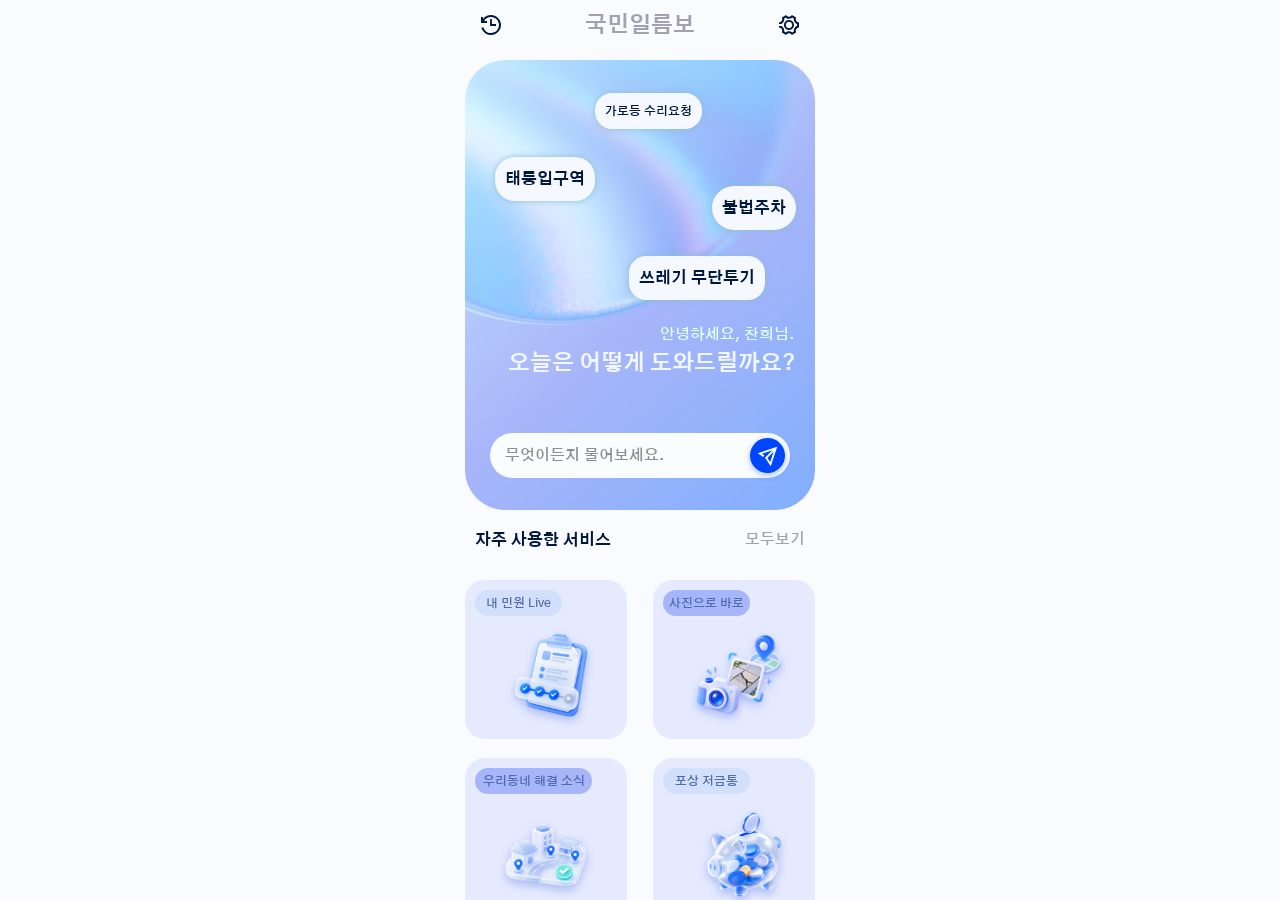
==== index.html @ c8eb0c06 "내 민원 화면 11개 추가 (Live, 상세, 평가, 문의, 추가 자료, 알림, 취소·공개 중지) Co-Authored-By: Claude Opus 5.5 <noreply@anth" ====
<!doctype html>
<html lang="ko">
<head>
<meta charset="utf-8">
<meta name="viewport" content="width=device-width, initial-scale=1, viewport-fit=cover, user-scalable=no">
<title>국민일름보</title>
<meta name="apple-mobile-web-app-capable" content="yes">
<meta name="mobile-web-app-capable" content="yes">
<meta name="apple-mobile-web-app-status-bar-style" content="default">
<meta name="apple-mobile-web-app-title" content="국민일름보">
<meta name="theme-color" content="#F9FBFF">
<link rel="manifest" href="manifest.webmanifest">
<link rel="preconnect" href="https://fonts.googleapis.com">
<link rel="preconnect" href="https://fonts.gstatic.com" crossorigin>
<link href="https://fonts.googleapis.com/css2?family=Gothic+A1:wght@400;500;600;700;800&display=swap" rel="stylesheet">
<link rel="stylesheet" href="style.css">
</head>
<body>
<!-- 아이콘: Figma icon 컴포넌트에서 그대로 내보낸 패스, 색은 currentColor -->
<svg width="0" height="0" style="position:absolute">
  <symbol id="i-history" viewBox="0 0 24 24"><path fill="currentColor" d="M12 2C17.5228 2 22 6.47715 22 12C22 17.5228 17.5228 22 12 22C7.5084 22 3.70877 19.0386 2.44629 14.9619L2.36719 14.6943L4.29395 14.1553C5.23489 17.5266 8.32849 20 12 20C16.4183 20 20 16.4183 20 12C20 7.58172 16.4183 4 12 4C9.03867 4 6.45348 5.6095 5.07031 8.00098L8 8V10H2V4H4L3.99902 6C5.82345 3.57122 8.72845 2 12 2ZM12.9004 11.0996H17V12.9004H11.0996V6H12.9004V11.0996Z"/></symbol>
  <symbol id="i-settings" viewBox="0 0 24 24"><path fill="currentColor" d="M19.1306 4.56885L18.8894 5.33447C18.6252 6.17418 18.718 7.08457 19.1667 7.86182C19.5811 8.57944 20.2454 9.09133 21.0212 9.31592L21.2175 9.36572L22.0007 9.53955V14.4595L21.2175 14.6333C20.358 14.8242 19.6156 15.3599 19.1667 16.1372C18.7554 16.8497 18.6431 17.6743 18.8308 18.4536L18.8894 18.6655L19.1306 19.4302L14.8699 21.8901L14.3279 21.2993C13.7328 20.6505 12.8973 20.2749 11.9998 20.2749C11.1712 20.2749 10.3956 20.5943 9.81323 21.1538L9.67163 21.2993L9.12964 21.8901L4.8689 19.4302L5.11011 18.6655C5.3745 17.8257 5.28157 16.9146 4.83276 16.1372C4.41845 15.4197 3.75402 14.9087 2.97827 14.6841L2.78198 14.6333L1.99878 14.4595V12.9995H4.18726L4.41675 13.1079C5.14647 13.4743 5.78425 14.0128 6.27319 14.688L6.4314 14.9175L6.56519 15.1372C7.06843 16.0088 7.29685 16.9869 7.25073 17.9575L7.23218 18.2212L7.19995 18.4673L8.79761 19.3892L8.94507 19.2769C9.67691 18.7381 10.5433 18.3976 11.4646 18.3022L11.7429 18.2817L11.9998 18.2749C13.0259 18.2749 14.005 18.5767 14.8328 19.1216L15.0544 19.2769L15.2009 19.3892L16.7976 18.4673L16.7673 18.2212C16.6809 17.3497 16.8179 16.464 17.1765 15.647L17.3044 15.3774L17.4343 15.1372C17.9475 14.2484 18.6989 13.5513 19.5847 13.1069L19.8298 12.9927L19.9998 12.9224V11.0757L19.8298 11.0073C18.9973 10.643 18.2696 10.0621 17.7263 9.31201L17.5681 9.08154L17.4343 8.86182C16.9312 7.99027 16.7027 7.01298 16.7488 6.04248L16.7673 5.77783L16.7976 5.53076L15.2 4.60889L15.0535 4.72314C14.1815 5.36485 13.1189 5.72412 11.9998 5.72412C10.9738 5.72412 9.99538 5.42209 9.16772 4.87744L8.94604 4.72314L8.79761 4.60889L7.19995 5.53076L7.23218 5.77783C7.31868 6.64942 7.18162 7.53493 6.823 8.35205L6.69507 8.62158L6.56519 8.86182C6.05205 9.7506 5.30065 10.4477 4.41479 10.8921L4.18237 10.9995H1.99878V9.53955L2.78198 9.36572C3.64153 9.17481 4.38393 8.63922 4.83276 7.86182C5.24417 7.14924 5.35653 6.32477 5.1687 5.54541L5.11011 5.33447L4.8689 4.56885L9.13062 2.10986L9.67261 2.70068C10.2677 3.34924 11.1024 3.72412 11.9998 3.72412C12.8281 3.72412 13.6029 3.4045 14.1853 2.84521L14.3269 2.70068L14.8689 2.10986L19.1306 4.56885ZM11.9998 6.99951C14.761 6.99951 16.9995 9.2383 16.9998 11.9995C16.9998 14.7609 14.7612 16.9995 11.9998 16.9995C9.23848 16.9993 6.99976 14.7608 6.99976 11.9995C7.00001 9.23841 9.23864 6.99969 11.9998 6.99951ZM11.9998 8.80029C10.2327 8.80047 8.80079 10.2325 8.80054 11.9995C8.80054 13.7667 10.2326 15.1995 11.9998 15.1997C13.7671 15.1997 15.2 13.7668 15.2 11.9995C15.1997 10.2324 13.7669 8.80029 11.9998 8.80029Z"/></symbol>
  <symbol id="i-send" viewBox="0 0 24 24"><path fill="currentColor" d="M15.0005 23.1418L9.34326 14.6565L8.49463 14.0911L16.7886 5.79712L5.36963 9.60278L8.23975 11.5168L6.79736 12.9602L0.85791 9.00024L22.0708 1.92896L15.0005 23.1418ZM11.3511 14.0627L14.396 18.6292L18.2026 7.21216L11.3511 14.0627Z"/></symbol>
  <symbol id="i-close" viewBox="0 0 24 24"><path fill="currentColor" d="M17.5929 4.99292L19.0071 6.40713L13.4139 11.9999L19.0071 17.5929L17.5929 19.0071L11.9999 13.4139L6.40713 19.0071L4.99292 17.5929L10.5859 11.9999L4.99292 6.40713L6.40713 4.99292L11.9999 10.5859L17.5929 4.99292Z"/></symbol>
  <symbol id="i-keyboard" viewBox="0 0 24 24"><path fill="currentColor" d="M22 19H2V17H20V7H4V15H2V5H22V19ZM16 15.9004H8V14.0996H16V15.9004ZM7 13H5V11H7V13ZM11 13H9V11H11V13ZM15 13H13V11H15V13ZM19 13H17V11H19V13ZM7 10H5V8H7V10ZM11 10H9V8H11V10ZM15 10H13V8H15V10ZM19 10H17V8H19V10Z"/></symbol>
  <symbol id="i-check" viewBox="0 0 24 24"><path fill="currentColor" d="M11.9995 2C17.5224 2 21.9995 6.47715 21.9995 12C21.9995 17.5228 17.5224 22 11.9995 22C6.81473 21.9998 2.55154 18.0536 2.04932 13.001H4.06201C4.55453 16.9467 7.92042 19.9998 11.9995 20C16.4178 20 19.9995 16.4183 19.9995 12C19.9995 7.58172 16.4178 4 11.9995 4C7.92009 4.00021 4.5541 7.05383 4.06201 11H2.04932C2.55107 5.94686 6.81439 2.00021 11.9995 2ZM18.0103 9.25098L10.2319 17.0283L5.98975 12.7861L7.40381 11.3721L10.2319 14.2002L16.5962 7.83594L18.0103 9.25098Z"/></symbol>
  <symbol id="i-delete" viewBox="0 0 24 24"><path fill="currentColor" d="M12 2C14.0501 2 15.8104 3.23444 16.582 5H21V7H19.8232L18.5 22H5.5L5.32324 20H16.668L17.8154 7H6.18359L7.1543 18H5.14746L4.17676 7H3V5H7.41699C8.18863 3.23428 9.94982 2 12 2ZM11 18H9.2002V9H11V18ZM14.7998 18H13V9H14.7998V18ZM12 4C11.1807 4 10.4379 4.32892 9.89648 4.86133L9.7627 5H14.2363L14.1348 4.89258C13.629 4.38068 12.9409 4.04957 12.1777 4.00488L12 4Z"/></symbol>
  <symbol id="i-location" viewBox="0 0 24 24"><path fill="currentColor" d="M12.001 2C16.4199 2 20.0028 5.58214 20.0029 10.001C20.0029 12.813 17.5721 16.5858 12.7119 21.3193L12.001 22.0029L11.6416 21.6592L10.9473 20.9834L10.5869 20.623L12.0557 19.1553L12.0537 19.1543L12.2188 18.9902C16.0047 15.1455 17.904 12.1311 17.999 10.1553L18.0029 10.001C18.0028 6.6867 15.3153 4 12.001 4C8.68679 4.00014 6.00014 6.68679 6 10.001C6 11.7636 7.51704 14.4058 10.6152 17.7656L9.19922 19.1816C8.95794 18.921 8.72546 18.6632 8.50098 18.4092L7.97168 17.7979C7.54468 17.2943 7.15208 16.8044 6.79395 16.3281L6.38086 15.7627C4.79388 13.5284 4 11.6078 4 10.001C4.00014 5.58222 7.58222 2.00014 12.001 2ZM12.001 6C14.2107 6 16.0028 7.79127 16.0029 10.001C16.0029 12.2108 14.2108 14.0029 12.001 14.0029C9.79127 14.0028 8 12.2107 8 10.001C8.00014 7.79136 9.79136 6.00014 12.001 6ZM12.001 7.7998C10.7855 7.79994 9.79994 8.78547 9.7998 10.001C9.7998 11.2166 10.7854 12.202 12.001 12.2021C13.2167 12.2021 14.2021 11.2167 14.2021 10.001C14.202 8.78539 13.2166 7.7998 12.001 7.7998Z"/></symbol>
  <symbol id="i-tool" viewBox="0 0 24 24"><path fill="currentColor" d="M13.9497 4.05025C15.9172 6.01767 16.4686 8.86483 15.6042 11.3254L22.8032 18.5252L18.5606 22.7678L17.146 21.353L19.974 18.525L13.3001 11.8498L13.7172 10.6625C14.324 8.93543 13.9447 7.00684 12.7024 5.63956L12.5355 5.46447C11.3974 4.32634 9.83273 3.84448 8.33532 4.04328L8.293 4.05L11.8282 7.58603L7.58579 11.8284L4.05 8.292L4.04334 8.33487C3.85434 9.75754 4.27974 11.241 5.29866 12.3617L5.46447 12.5355C6.79102 13.8621 8.72033 14.3181 10.472 13.7799L10.6994 13.7041L11.8936 13.2739L17.145 18.525L15.732 19.939L11.3772 15.5858C8.90484 16.4763 6.03147 15.931 4.05025 13.9497C1.55666 11.4562 1.33767 7.54931 3.39327 4.80749L7.58579 9L9 7.58579L4.8083 3.39266C7.55008 1.33771 11.4564 1.55691 13.9497 4.05025Z"/></symbol>
  <symbol id="i-bell" viewBox="0 0 24 24"><path fill="currentColor" d="M12 1C13.1046 1 14 1.89543 14 3V3.25195C17.4503 4.14016 20 7.27245 20 11V20L15.874 20.001C15.4297 21.7257 13.8635 23 12 23C10.1499 23 8.58266 21.7402 8.12988 20H4V18H18V11C18 7.7616 15.4341 5.1222 12.2246 5.00391L12 5C8.7616 5 6.1222 7.5659 6.00391 10.7754L6 11V16H4V11C4 7.27209 6.5502 4.13981 10.001 3.25195L10 3C10 1.89543 10.8954 1 12 1ZM10.3125 20.0742C10.6129 20.5447 11.1046 20.8803 11.6758 20.9736L11.8496 20.9941L12 21C12.6443 21 13.2172 20.6948 13.583 20.2217L13.6777 20.0889L13.7314 20H10.2686L10.3125 20.0742Z"/></symbol>
  <symbol id="i-star" viewBox="0 0 24 24"><path fill="currentColor" d="M12.0001 1L15.5268 8.1459L23.4128 9.2918L17.7064 14.8541L19.0535 22.7082L12.0001 19L4.94666 22.7082L6.29374 14.8541L0.587402 9.2918L6.9514 8.366L8.7164 10.131L4.88508 10.688L8.4427 14.1559L7.60208 19.051L12.0001 16.7404L16.3971 19.051L15.5575 14.1559L19.1141 10.688L14.1987 9.97391L12.0001 5.519L10.3254 8.911L8.8314 7.417L12.0001 1Z"/></symbol>
  <symbol id="i-message" viewBox="0 0 24 24"><path fill="currentColor" d="M12 2C17.5228 2 22 6.47715 22 12C22 17.5228 17.5228 22 12 22H2V20L4 18.001C2.93269 16.5803 2.23516 14.8659 2.0498 13.001H4.06152C4.22085 14.28 4.68501 15.4867 5.41113 16.5381L5.59863 16.7998L6.6416 18.1875L4.82812 20H12C16.3349 20 19.8644 16.552 19.9961 12.249L20 12C20 7.58172 16.4183 4 12 4C7.92037 4 4.5536 7.05367 4.06152 11H2.0498C2.55158 5.94673 6.81469 2 12 2ZM9 13H7V11H9V13ZM13 13H11V11H13V13ZM17 13H15V11H17V13Z"/></symbol>
  <symbol id="i-camera" viewBox="0 0 24 24"><path fill="currentColor" d="M16.5996 5H22V21H2V19H20V7H15.6387L14.0391 5H9.95996L8.36133 7H4V17H2V5H7.40039L9 3H15L16.5996 5ZM12 8.00391C14.7604 8.00391 16.998 10.2416 16.998 13.002C16.998 15.7623 14.7603 18 12 18C9.23965 18 7.00197 15.7623 7.00195 13.002C7.00195 10.2416 9.23964 8.00391 12 8.00391ZM12 10.0039C10.3442 10.0039 9.00195 11.3462 9.00195 13.002C9.00197 14.6577 10.3442 16 12 16C13.6558 16 14.998 14.6577 14.998 13.002C14.998 11.3462 13.6558 10.0039 12 10.0039Z"/></symbol>
  <symbol id="i-upload" viewBox="0 0 24 24"><path fill="currentColor" d="M12 4C15.2231 4 17.9374 6.1788 18.751 9.14355C21.1857 9.70961 23 11.8927 23 14.5C23 17.3687 20.8038 19.7245 18.001 19.9775L18 20H7C4.02714 20 1.56117 17.8375 1.08496 15H3.12598C3.55415 16.6633 5.02554 17.9078 6.80078 17.9951L7 18H17.6543L17.8213 17.9854C19.5514 17.829 20.9039 16.4164 20.9951 14.6865L21 14.5C21 12.9296 19.9565 11.5688 18.4844 11.1396L18.2979 11.0908L17.1377 10.8213L16.8223 9.67285C16.2515 7.59302 14.3953 6.10195 12.2256 6.00488L12 6C10.0796 6.00002 8.3592 7.09244 7.52246 8.77148L7.42676 8.97559L7.02539 9.87988L6.06348 10.1094C4.61076 10.4572 3.49146 11.5869 3.12695 13H1.08398C1.4829 10.6232 3.27863 8.72036 5.59863 8.16504C6.68639 5.71187 9.14312 4.00002 12 4ZM16.1719 12.3994L14.8994 13.6719L12.999 11.7715L13 16.5H11L10.999 11.7734L9.10059 13.6719L7.82812 12.3994L12 8.22754L16.1719 12.3994Z"/></symbol>
  <symbol id="i-album" viewBox="0 0 24 24"><path fill="currentColor" d="M22 22H8V20H20V8H22V22ZM18 18H2V6H4V13.8379L7.33301 10.5049L9.11133 12.2832L12.667 8.72754L16 12.0605V4H2V2H18V18ZM9.11133 14.8281L7.33301 13.0498L4.38379 16H16V14.6064L12.666 11.2725L9.11133 14.8281ZM7.5 5C8.88071 5 10 6.11929 10 7.5C10 8.88071 8.88071 10 7.5 10C6.11929 10 5 8.88071 5 7.5C5 6.11929 6.11929 5 7.5 5ZM7.5 6.7998C7.1134 6.7998 6.7998 7.1134 6.7998 7.5C6.7998 7.8866 7.1134 8.2002 7.5 8.2002C7.8866 8.2002 8.2002 7.8866 8.2002 7.5C8.2002 7.1134 7.8866 6.7998 7.5 6.7998Z"/></symbol>
  <symbol id="i-security" viewBox="0 0 24 24"><path fill="currentColor" d="M21 4.30701V10.4564C20.9998 15.7827 17.8303 20.5833 12.9561 22.6918L12.6553 22.8177L12.0068 23.0707L11.6484 22.9359C6.54641 21.0224 3.1333 16.202 3.00391 10.7758L3 10.4564V4.30701L12 0.932007L21 4.30701ZM5 5.69275V10.4564C5.00016 14.8707 7.56028 18.8525 11.5059 20.7074L11.7832 20.8334L11.999 20.9242L12.2012 20.8402C16.1313 19.1271 18.7531 15.3381 18.9834 11.0687L18.9961 10.7631L19 10.4564V5.69275L12 3.06775L5 5.69275ZM17.6572 9.09607L10.5859 16.1674L6.34277 11.9242L7.75781 10.5101L10.5859 13.3383L16.2422 7.68201L17.6572 9.09607Z"/></symbol>
  <symbol id="i-info" viewBox="0 0 24 24"><path fill="currentColor" d="M21 21H3V19H19V5H5V17H3V3H21V21ZM13 17H11V11H13V17ZM13 9H11V7H13V9Z"/></symbol>
  <symbol id="i-radio-on" viewBox="0 0 24 24"><path fill="currentColor" d="M11.9995 2C17.5224 2 21.9995 6.47715 21.9995 12C21.9995 17.5228 17.5224 22 11.9995 22C6.81435 21.9998 2.55103 18.0532 2.04932 13H4.06494C4.55719 16.946 7.92021 19.9998 11.9995 20C16.4178 20 19.9995 16.4183 19.9995 12C19.9995 7.58172 16.4178 4 11.9995 4C7.92021 4.00021 4.55719 7.05401 4.06494 11H2.04932C2.55103 5.94681 6.81435 2.00021 11.9995 2ZM11.9995 7C14.7609 7 16.9995 9.23858 16.9995 12C16.9995 14.7614 14.7609 17 11.9995 17C9.23828 16.9998 6.99951 14.7613 6.99951 12C6.99951 9.23872 9.23828 7.00023 11.9995 7Z"/></symbol>
  <symbol id="i-radio-off" viewBox="0 0 24 24"><path fill="currentColor" d="M12.0001 2C17.5229 2 22.0001 6.47715 22.0001 12C22.0001 17.5228 17.5229 22 12.0001 22C6.81508 22 2.55177 18.0539 2.04954 13.0011L4.06207 13.001C4.55459 16.9468 7.92076 20 12.0001 20C16.4183 20 20.0001 16.4183 20.0001 12C20.0001 7.58172 16.4183 4 12.0001 4C7.92042 4 4.55402 7.05371 4.06194 11L2.04944 10.9999C2.55121 5.94662 6.81474 2 12.0001 2Z"/></symbol>
  <symbol id="i-back-ios" viewBox="0 0 24 24"><path fill="currentColor" d="M16.7072 19.592L15.2931 21.0071L9.11438 14.8274L10.5284 13.4133L16.7072 19.592ZM16.7072 4.40747L7.70032 13.4133L6.28625 12.0002L15.2931 2.99341L16.7072 4.40747Z"/></symbol>
  <symbol id="i-chev" viewBox="0 0 24 24"><path fill="currentColor" d="M14.8838 14.8284L8.70703 21.0071L7.29297 19.592L13.4697 13.4143L14.8838 14.8284ZM17.7139 12.0002L16.2988 13.4143L7.29297 4.40747L8.70703 2.99341L17.7139 12.0002Z"/></symbol>
  <symbol id="i-bell-off" viewBox="0 0 24 24"><path fill="currentColor" d="M21.8992 21.8994L20.4851 23.3135L17.1716 20L15.8738 20.001C15.4294 21.7257 13.8632 23 11.9998 23C10.1498 22.9999 8.58239 21.7401 8.12964 20H3.99976V18H15.1716L6.29858 9.12695C6.12727 9.6486 6.02481 10.2016 6.00366 10.7754L5.99976 11V16H3.99976V11C3.99976 9.78039 4.27432 8.62519 4.76245 7.59082L0.686279 3.51465L2.10034 2.10059L21.8992 21.8994ZM10.3123 20.0742C10.6126 20.5447 11.1044 20.8803 11.6755 20.9736L11.8494 20.9941L11.9998 21C12.644 21 13.217 20.6948 13.5828 20.2217L13.6775 20.0889L13.7312 20H10.2683L10.3123 20.0742ZM11.9998 1C13.1043 1 13.9998 1.89543 13.9998 3V3.25195C17.45 4.14016 19.9998 7.27245 19.9998 11V17.1719L17.9998 15.1719V11C17.9998 7.7616 15.4339 5.1222 12.2244 5.00391L11.9998 5C10.8108 5.00004 9.70252 5.3457 8.77026 5.94238L7.33276 4.50488C8.12587 3.93354 9.0268 3.50257 10.0007 3.25195L9.99976 3C9.99976 1.89551 10.8953 1.00013 11.9998 1Z"/></symbol>
  <symbol id="i-done" viewBox="0 0 24 24"><path fill="currentColor" d="M20.8777 6.36893L8.85688 18.3897L2.49292 12.0258L3.90713 10.6116L8.85688 15.5609L19.4635 4.95471L20.8777 6.36893Z"/></symbol>
  <symbol id="i-more" viewBox="0 0 22 22"><circle cx="4.5" cy="11.5" r="1.5" fill="currentColor"/><circle cx="11.5" cy="11.5" r="1.5" fill="currentColor"/><circle cx="17.5" cy="11.5" r="1.5" fill="currentColor"/></symbol>
  <symbol id="i-lamp" viewBox="0 0 20 20"><path d="M7.5 18.3332V4.99984C7.5 4.11578 7.85119 3.26794 8.47631 2.64281C9.10143 2.01769 9.94928 1.6665 10.8333 1.6665H15V5.83317H10.8333C9.94928 5.83317 9.10143 6.18436 8.47631 6.80948C7.85119 7.4346 7.5 8.28245 7.5 9.1665M5 18.3332H10" fill="none" stroke="currentColor" stroke-width="1.66667" stroke-linecap="round" stroke-linejoin="round"/></symbol>
  <symbol id="t-home" viewBox="0 0 34 34"><path fill="currentColor" d="M20.8767 15.6316C21.6325 15.6316 22.2452 16.2443 22.2452 17V27.2632H26.0471C26.4132 27.2631 26.7388 27.1306 26.9585 26.9331C27.1734 26.7396 27.2632 26.5097 27.2632 26.305V14.2231L17 7.03758L6.73684 14.2231V26.305C6.73684 26.5097 6.82655 26.7396 7.04153 26.9331C7.2612 27.1306 7.58681 27.2631 7.95292 27.2632H11.7548V17C11.7548 16.2443 12.3675 15.6316 13.1233 15.6316H20.8767ZM14.4917 27.2632H19.5083V18.3684H14.4917V27.2632ZM30 26.305C30 27.3342 29.5438 28.2879 28.7893 28.967C28.0396 29.6416 27.0515 29.9999 26.0471 30H7.95292C6.94846 29.9999 5.96039 29.6416 5.21073 28.967C4.45622 28.2879 4 27.3342 4 26.305V13.5108C4 13.0643 4.21817 12.6457 4.58398 12.3896L16.2156 4.24729L16.3986 4.13904C16.8407 3.92268 17.3722 3.95888 17.7844 4.24729L29.416 12.3896C29.7818 12.6457 30 13.0643 30 13.5108V26.305Z"/></symbol>
  <symbol id="t-news" viewBox="0 0 34 34"><path fill="currentColor" d="M3 5.38889C3 4.62183 3.60442 4 4.35 4H28.65C29.3956 4 30 4.62183 30 5.38889V27.6111C30 28.3782 29.3956 29 28.65 29H4.35C3.60442 29 3 28.3782 3 27.6111V5.38889ZM5.7 6.77778V26.2222H27.3V6.77778H5.7ZM8.4 9.55556H16.5V17.8889H8.4V9.55556ZM11.1 12.3333V15.1111H13.8V12.3333H11.1ZM19.2 12.3333H24.6V9.55556H19.2V12.3333ZM24.6 17.8889H19.2V15.1111H24.6V17.8889ZM8.4 20.6667V23.4444H24.6V20.6667H8.4Z"/></symbol>
  <symbol id="t-user" viewBox="0 0 34 34"><path fill="currentColor" d="M17.7083 16.5037C23.5762 16.5037 28.3331 20.8169 28.3333 26.1375V29.7507H7.08334V27.3425H25.6771V26.1375C25.6769 22.2378 22.2696 19.0602 18.0072 18.9177L17.7083 18.9119C13.7599 18.9119 10.4823 21.5161 9.84995 24.9333H7.16537C7.81903 20.1811 12.2902 16.5037 17.7083 16.5037ZM17.7083 5.66675C20.6424 5.66675 23.0208 7.82377 23.0208 10.4841C23.0206 13.1443 20.6422 15.3005 17.7083 15.3005C14.7745 15.3005 12.3961 13.1443 12.3958 10.4841C12.3958 7.82377 14.7743 5.66675 17.7083 5.66675ZM17.7083 8.07788C16.2413 8.07788 15.0521 9.15591 15.0521 10.4861C15.0522 11.8162 16.2414 12.8943 17.7083 12.8943C19.1753 12.8943 20.3645 11.8162 20.3646 10.4861C20.3646 9.15591 19.1754 8.07788 17.7083 8.07788Z"/></symbol>
  <symbol id="i-back" viewBox="0 0 24 24"><path d="M19 12H5M11 18L5 12L11 6" fill="none" stroke="currentColor" stroke-width="2" stroke-linecap="round" stroke-linejoin="round"/></symbol>
</svg>

<div id="app">
  <!-- 01 홈 -->
  <section class="screen active safe-top" id="home">
    <div class="scroll"><div class="home-body">
      <header class="home-top">
        <button class="tap44" data-toast="최근 활동은 시연판에서 준비 중이에요"><svg width="24" height="24"><use href="#i-history"/></svg></button>
        <h1>국민일름보</h1>
        <button class="tap44" data-toast="설정은 시연판에서 준비 중이에요"><svg width="24" height="24"><use href="#i-settings"/></svg></button>
      </header>
      <div class="hero">
        <button class="chip sm" style="left:130px;top:33px;border-radius:17px" data-say="가로등이 깜빡여요. 수리 요청할게요.">가로등 수리요청</button>
        <button class="chip" style="left:30px;top:97px;border-radius:20px" data-say="태릉입구역 앞 보도블록이 깨져 있어요.">태릉입구역</button>
        <button class="chip" style="left:247px;top:126px;border-radius:30px" data-say="아파트 앞에 불법주차된 차가 있어요.">불법주차</button>
        <button class="chip" style="left:164px;top:196px;border-radius:17px" data-say="우리 골목에 쓰레기가 쌓였어요. 처리해 주세요.">쓰레기 무단투기</button>
        <p class="hello">안녕하세요, 찬희님.</p>
        <p class="ask">오늘은 어떻게 도와드릴까요?</p>
        <button class="search" data-go="voice"><span>무엇이든지 물어보세요.</span><i class="send-dot"><svg width="22" height="22"><use href="#i-send"/></svg></i></button>
      </div>
      <div class="sec-head"><b>자주 사용한 서비스</b><button class="more" data-toast="전체 서비스는 시연판에서 준비 중이에요">모두보기</button></div>
      <div class="grid">
        <button class="svc card-press" data-tab="live"><span class="pill" style="background:#D2E0FC">내 민원 Live</span><img src="img/card1.png" alt=""></button>
        <button class="svc card-press" id="photoCard"><span class="pill" style="background:#A7B5F9">사진으로 바로</span><img src="img/card2.png" alt=""></button>
        <button class="svc card-press" data-toast="우리동네 해결 소식은 시연판에서 준비 중이에요"><span class="pill" style="background:#A7B5F9;margin-right:35px">우리동네 해결 소식</span><img src="img/card3.png" alt=""></button>
        <button class="svc card-press" data-toast="포상 저금통은 시연판에서 준비 중이에요"><span class="pill" style="background:#D2E0FC">포상 저금통</span><img src="img/card4.png" alt=""></button>
      </div>
      <div class="map-head"><b>우리동네 이슈 지도</b><button class="more" data-toast="지도 전체보기는 시연판에서 준비 중이에요">전체보기</button></div>
      <img class="map" src="img/map.png" alt="공릉2동 이슈 지도">
      <div class="legend"><span><i style="background:#0046FF"></i>해결 완료</span><span><i style="background:#F59E0B"></i>처리 중</span><span><i style="background:#94A3B8"></i>접수됨</span></div>
    </div></div>
    <input type="file" id="camera" accept="image/*" capture="environment" hidden>
  </section>

  <!-- 01 음성 입력 -->
  <section class="screen grad safe-top" id="voice">
    <div class="nav"><button class="tap44" data-back><svg width="24" height="24"><use href="#i-back"/></svg></button><button class="tap44" data-home><svg width="24" height="24"><use href="#i-close"/></svg></button></div>
    <div class="talk">
      <p class="intro">안녕하세요! 저는 음성을 인식하고,<br>자연어기반으로 대화하는 국민 일름보 입니다.</p>
      <p class="lead">당신이 주민으로써 느끼고<br>있는 불편함을 말해주세요!<br>제가 해결을 도와드릴게요 :)</p>
      <p class="heard" id="heard"></p>
      <p class="reply" id="reply">확인했어요. 유형을 찾아볼게요.</p>
    </div>
    <div class="voice-actions">
      <button class="pill-btn write" data-go="text"><svg width="35" height="35"><use href="#i-keyboard"/></svg>쓰기</button>
      <button class="pill-btn mic" id="mic" aria-label="말하기"><span class="core"><span class="bars"><i></i><i></i><i></i><i></i><i></i></span></span></button>
    </div>
  </section>

  <!-- 텍스트 입력 -->
  <section class="screen grad safe-top" id="text">
    <div class="nav"><button class="tap44" data-back><svg width="24" height="24"><use href="#i-back"/></svg></button><button class="tap44" data-home><svg width="24" height="24"><use href="#i-close"/></svg></button></div>
    <div class="chat" id="chat"><div class="bubble bot">불편한 상황을 편하게 적어주세요. 위치와 내용을 함께 적어주시면 더 정확해요.</div></div>
    <form class="composer" id="composer">
      <input id="msg" placeholder="무엇이든지 물어보세요." autocomplete="off" enterkeyhint="send">
      <button class="send-dot" type="submit" aria-label="보내기"><svg width="22" height="22"><use href="#i-send"/></svg></button>
    </form>
  </section>

  <!-- 02 AI 민원 유형 확인 -->
  <section class="screen grad safe-top" id="confirm">
    <div class="nav"><button class="tap44" data-back><svg width="24" height="24"><use href="#i-back"/></svg></button><button class="tap44" data-home><svg width="24" height="24"><use href="#i-close"/></svg></button></div>
    <div class="scroll"><div class="content">
      <span class="badge"><svg width="16" height="16"><use href="#i-check"/></svg>분석 완료</span>
      <p class="h-title">민원 유형을 확인해주세요</p>
      <p class="h-sub" id="cSub">말씀하신 내용을 바탕으로 가장 알맞은 유형을 찾았어요.</p>
      <div class="quote" id="quote"></div>
      <div class="result">
        <p class="cap">AI 추천 결과</p>
        <button class="row sel card-press" data-sheet><span class="ic"><svg width="22" height="22" id="typeIc"><use href="#i-delete"/></svg></span><span><small>민원 유형</small><strong id="typeName">생활폐기물 · 쓰레기 무단투기</strong></span></button>
        <div class="row"><span class="ic"><svg width="22" height="22"><use href="#i-location"/></svg></span><span><small>신고 위치</small><strong>서울 노원구 공릉2동</strong></span></div>
        <p class="note">유형이나 위치가 다르면 아래에서 수정할 수 있어요.</p>
      </div>
      <div class="actions"><button class="btn neutral" data-sheet>유형 변경</button><button class="btn brand" id="submit">이 내용으로 접수하기</button></div>
    </div></div>
  </section>

  <!-- 07 민원 접수 완료 -->
  <section class="screen grad safe-top" id="done">
    <div class="nav"><span></span><button class="tap44" data-home><svg width="24" height="24"><use href="#i-close"/></svg></button></div>
    <div class="scroll"><div class="content">
      <span class="done-ic"><svg width="40" height="40"><use href="#i-check"/></svg></span>
      <p class="h-title center">민원이 접수됐어요</p>
      <p class="center" style="font-size:14px;line-height:21px;font-weight:500;color:var(--text-2)">담당 기관이 확인을 시작하면 알림으로 알려드릴게요.</p>
      <div class="info">
        <div class="hd"><b>접수 정보</b><span class="tag">접수됨</span></div>
        <div class="kv"><span>접수번호</span><b id="dNo"></b></div>
        <div class="kv"><span>민원 유형</span><b id="dType"></b></div>
        <div class="kv"><span>신고 위치</span><b>서울 노원구 공릉2동</b></div>
        <div class="kv"><span>예상 처리</span><b>접수 후 3~5일</b></div>
      </div>
      <div class="stage">
        <div class="hd"><span>현재 처리 단계</span><em>1 / 4</em></div>
        <div class="prog"><i class="on"></i><i></i><i></i><i></i></div>
        <div class="steps"><span class="on">접수됨</span><span>검토 중</span><span>처리 중</span><span>완료</span></div>
      </div>
      <div class="alert"><svg width="18" height="18"><use href="#i-bell"/></svg>담당 기관 배정과 처리 상태 변경을 알림으로 안내해요.</div>
      <div class="actions"><button class="btn neutral" data-home>홈으로</button><button class="btn brand" data-tab="live">내 민원 보기</button></div>
    </div></div>
  </section>

  <!-- 내 민원 · Live 리포트 -->
  <section class="screen safe-top" id="live">
    <div class="scroll"><div class="live">
      <header class="live-head">
        <div><p class="h-title">내 민원 Live</p><p class="live-sub">처리 현황을 한눈에 확인하세요</p></div>
        <button class="bell" data-go="noti" aria-label="알림"><svg width="24" height="24"><use href="#i-bell"/></svg><i class="dot" id="notiDot"></i></button>
      </header>
      <div class="summary"><div><p>이번 달 접수한 민원</p><b id="sumText"></b></div><span class="ring" id="sumRing"></span></div>
      <div class="filters" id="filters"></div>
      <div class="cards" id="cards"></div>
    </div></div>
    <nav class="tabbar"><div>
      <button data-tab="home"><svg width="34" height="34"><use href="#t-home"/></svg>홈</button>
      <button data-toast="소식은 다음 업데이트에서 열려요"><svg width="34" height="34"><use href="#t-news"/></svg>소식</button>
      <button data-toast="내 화면은 다음 업데이트에서 열려요"><svg width="34" height="34"><use href="#t-user"/></svg>내 화면</button>
    </div></nav>
  </section>

  <!-- 민원 상세 (데이터로 채움) -->
  <section class="screen safe-top" id="detail">
    <div class="nav dnav"><button class="tap44" data-back><svg width="22" height="22"><use href="#i-back"/></svg></button><b id="dTitle">민원 신고 상세</b><button class="tap44" data-toast="공유·신고 내역 저장은 준비 중이에요"><svg width="22" height="22"><use href="#i-more"/></svg></button></div>
    <div class="scroll"><div class="dcontent" id="dBody"></div></div>
    <div class="bottom-action" id="dActions"></div>
  </section>

  <!-- 처리 결과 평가 -->
  <section class="screen safe-top" id="rate">
    <div class="fhead"><button class="tap44" data-back><svg width="24" height="24"><use href="#i-back"/></svg></button><b>처리 결과 평가</b></div>
    <div class="scroll"><div class="form">
      <p class="fsub">완료된 민원에 대한 만족도를 알려주세요</p>
      <div class="target"><svg width="28" height="28" class="ti"><use href="#i-check"/></svg><div><b>포트홀 보수 완료</b><span>2026.09.08 · 공릉동 화랑로</span><em>처리 완료 · 도로관리과</em></div></div>
      <div class="box"><b>처리 결과에 만족하시나요?</b><span class="hint">별을 눌러 평가해주세요</span>
        <div class="stars" id="stars"><button data-s="1"><svg width="32" height="32"><use href="#i-star"/></svg></button><button data-s="2"><svg width="32" height="32"><use href="#i-star"/></svg></button><button data-s="3"><svg width="32" height="32"><use href="#i-star"/></svg></button><button data-s="4"><svg width="32" height="32"><use href="#i-star"/></svg></button><button data-s="5"><svg width="32" height="32"><use href="#i-star"/></svg></button></div>
        <p class="star-label" id="starLabel">&nbsp;</p></div>
      <div class="box"><b>의견을 남겨주세요</b><textarea class="ta" rows="3" placeholder="좋았던 점이나 개선할 점을 입력해주세요."></textarea></div>
      <p class="fnote">작성한 평가는 서비스 개선을 위해 사용됩니다.</p>
      <button class="linkrow card-press" data-toast="이의 제기는 고객센터로 연결돼요">처리 결과 이의 제기<svg width="20" height="20"><use href="#i-chev"/></svg></button>
    </div></div>
    <div class="bottom-action"><button class="btn brand" id="rateSubmit">평가 제출하기</button></div>
  </section>

  <!-- 문의하기 -->
  <section class="screen safe-top" id="ask">
    <div class="fhead"><button class="tap44" data-back><svg width="24" height="24"><use href="#i-back"/></svg></button><b>문의하기</b></div>
    <div class="scroll"><div class="form">
      <p class="fsub">처리 중인 민원에 대해 담당 기관에 문의합니다</p>
      <div class="target"><svg width="28" height="28" class="ti"><use href="#i-message"/></svg><div><b class="tTitle"></b><em class="tNo"></em><span class="tOrg"></span></div></div>
      <b class="flabel">문의 유형</b>
      <div class="seg" id="askType"><button class="on">처리 일정</button><button>현장 확인</button><button>기타 문의</button></div>
      <b class="flabel">문의 내용</b>
      <div class="tabox"><textarea class="ta big" maxlength="500" placeholder="담당 기관에 전달할 내용을 입력해주세요.&#10;예: 현장 점검 예정 시간을 알고 싶어요."></textarea><span class="count">0 / 500</span></div>
      <button class="linkrow photo card-press" data-pick="ask"><svg width="28" height="28"><use href="#i-camera"/></svg><span><b>사진 추가</b><small class="pickInfo">선택 사항 · 최대 5장</small></span><svg width="20" height="20"><use href="#i-chev"/></svg></button>
      <div class="thumbs" data-thumbs="ask"></div>
      <p class="fnote">문의 내용은 담당 기관에 전달되며 답변 시 알림을 보내드려요.</p>
    </div></div>
    <div class="bottom-action"><button class="btn brand" data-done="문의를 보냈어요. 답변이 오면 알려드릴게요">문의 보내기</button></div>
  </section>

  <!-- 추가 자료 보내기 -->
  <section class="screen safe-top" id="extra">
    <div class="fhead"><button class="tap44" data-back><svg width="24" height="24"><use href="#i-back"/></svg></button><b>추가 자료 보내기</b></div>
    <div class="scroll"><div class="form">
      <p class="fsub">현장 사진이나 설명을 담당 기관에 추가로 전달합니다</p>
      <div class="target"><svg width="28" height="28" class="ti"><use href="#i-upload"/></svg><div><b class="tTitle"></b><em class="tNo"></em></div></div>
      <div class="flabel row2"><b>사진 및 파일</b><span>최대 5개 · 파일당 20MB</span></div>
      <button class="drop" data-pick="extra"><svg width="48" height="48"><use href="#i-upload"/></svg><b>사진 또는 파일을 추가해주세요</b><span>카메라 촬영 · 사진 보관함 · 파일</span></button>
      <div class="thumbs" data-thumbs="extra"></div>
      <div class="two"><button class="card-press" data-pick="extra" data-cap="1"><svg width="24" height="24"><use href="#i-camera"/></svg>카메라</button><button class="card-press" data-pick="extra"><svg width="24" height="24"><use href="#i-album"/></svg>사진 보관함</button></div>
      <b class="flabel">추가 설명</b>
      <div class="tabox"><textarea class="ta mid" maxlength="500" placeholder="담당자가 확인해야 할 내용을 입력해주세요."></textarea><span class="count">0 / 500</span></div>
      <div class="privacy"><svg width="24" height="24"><use href="#i-security"/></svg>개인정보가 포함된 사진은 가린 후 첨부해주세요.</div>
    </div></div>
    <div class="bottom-action"><button class="btn brand" data-done="추가 자료를 보냈어요">자료 보내기</button></div>
  </section>

  <!-- 01_알림 -->
  <section class="screen safe-top" id="noti" style="background:#F5F8FF">
    <div class="nav cnav"><button class="tap44" data-back><svg width="24" height="24"><use href="#i-back-ios"/></svg></button><b>알림</b><span style="width:44px"></span></div>
    <div class="scroll"><div class="notis" id="notis"></div></div>
  </section>

  <input type="file" id="picker" accept="image/*" multiple hidden>

  <!-- 접수 취소 바텀시트 -->
  <div class="sheet cancel" id="cancelSheet">
    <div class="handle"></div>
    <div class="warn"><span class="wi"><svg width="24" height="24"><use href="#i-info"/></svg></span><div><b>민원 접수를 취소할까요?</b><p>취소하면 현재 접수 내용은 복구할 수 없습니다.</p></div></div>
    <b class="flabel">취소 사유</b>
    <div class="reasons" id="reasons"><button class="on"><svg width="24" height="24"><use href="#i-radio-on"/></svg>문제가 해결되었어요</button><button><svg width="24" height="24"><use href="#i-radio-off"/></svg>잘못 접수했어요</button><button><svg width="24" height="24"><use href="#i-radio-off"/></svg>직접 수정하고 싶어요</button></div>
    <p class="fnote">취소 후 동일한 내용은 새 민원으로 다시 접수할 수 있어요.</p>
    <div class="actions"><button class="btn neutral" data-close style="width:168px">돌아가기</button><button class="btn danger" id="cancelGo">접수 취소하기</button></div>
  </div>

  <!-- 소식 공개 중지 확인 -->
  <div class="dlg" id="stopDlg">
    <span class="di"><svg width="24" height="24"><use href="#i-bell-off"/></svg></span>
    <b>소식 공개를 중지할까요?</b>
    <p>이웃이 이 민원의 사진과 결과를 볼 수 없어요.<br>나중에 다시 공개할 수 있어요.</p>
    <div class="actions"><button class="btn neutral" data-close style="width:122px">취소</button><button class="btn danger" id="stopGo">공개 중지</button></div>
  </div>

  <div class="dim" id="dim"></div>
  <div class="sheet" id="sheet">
    <div class="handle"></div>
    <h3>민원 유형 선택</h3>
    <div class="types" id="types"></div>
  </div>
  <div class="toast" id="toast"><svg width="20" height="20" style="flex:none"><use href="#i-check"/></svg><span></span></div>
  <div class="loading" id="loading"><span class="spin"></span>민원을 보내고 있어요</div>
</div>

<script src="app.js"></script>
</body>
</html>
---- style.css ----
/* 00_Design Foundation 토큰 */
:root {
  --bg-app:#F9FBFF; --bg-card:#FAFDFF; --bg-subtle:#F5F8FF; --bg-accent:#E5EAFF; --bg-accent-soft:#E9EFFF;
  --primary:#0046FF; --primary-pressed:#002FB0; --secondary-pressed:#A7B5F9;
  --text:#00183D; --text-2:#526491; --text-muted:#646B7A; --text-disabled:#A2A1B4; --text-accent:#003053; --on-brand:#FAFDFF;
  --border-strong:#D2E0FC; --border-card:#E4EAF7; --border-subtle:#E9EEFF; --warning:#F59E0B;
  --grad: linear-gradient(123deg, #C9E8FF 0%, #A7B5F9 54%, #81AFFD 100%);
  --z: 1; --h: 874px;
}
* { box-sizing: border-box; -webkit-tap-highlight-color: transparent; }
html, body { margin: 0; height: 100%; overflow: hidden; touch-action: manipulation; /* 두 번 탭 확대 방지 */ background: var(--bg-app); font-family: "Gothic A1", system-ui, sans-serif; color: var(--text); }
button { font: inherit; color: inherit; border: 0; background: none; padding: 0; cursor: pointer; }
p { margin: 0; }
svg { display: block; }

/* 402px 기준 디자인을 폰 폭에 맞춰 확대 — 높이는 화면 그대로 쓴다(레터박스 없음) */
/* clip: 화면 밖 입력창에 포커스가 가도 브라우저가 #app을 스크롤해 화면이 밀리지 않게 */
#app { position: relative; width: 402px; height: var(--h); zoom: var(--z); margin: 0 auto; overflow: hidden; overflow: clip; }
.screen { position: absolute; inset: 0; display: flex; flex-direction: column; background: var(--bg-app);
  transform: translateX(100%); transition: transform .32s cubic-bezier(.2,.8,.2,1); visibility: hidden; }
.screen.active { transform: none; visibility: visible; }
.screen.behind { transform: translateX(-24%); visibility: visible; }
.screen.grad { background: url(img/bg.png) center bottom / 100% auto no-repeat, var(--grad); }
.safe-top { padding-top: calc(env(safe-area-inset-top) / var(--z)); }
.scroll { flex: 1; overflow-y: auto; -webkit-overflow-scrolling: touch; }

/* 공통 */
.nav { height: 54px; flex: none; display: flex; align-items: center; justify-content: space-between; padding: 0 21px; }
.tap44 { width: 44px; height: 44px; display: grid; place-items: center; border-radius: 12px; }
.tap44:active { background: rgba(0,70,255,.08); }
.btn { height: 52px; border-radius: 18px; font-size: 15px; font-weight: 600; line-height: 22px; display: flex; align-items: center; justify-content: center; padding: 0 20px; transition: background .14s, transform .14s; }
.btn:active { transform: scale(.98); }
.btn.neutral { background: var(--bg-accent-soft); color: var(--text); width: 112px; flex: none; }
.btn.neutral:active { background: var(--secondary-pressed); }
.btn.brand { background: var(--primary); color: var(--on-brand); flex: 1; }
.btn.brand:active { background: var(--primary-pressed); }
.actions { display: flex; gap: 10px; }
.card-press { transition: transform .14s, box-shadow .14s; }
.card-press:active { transform: scale(.98); box-shadow: inset 0 0 0 1.5px var(--primary); }

/* ── 01 홈 ── */
.home-top { position: relative; align-self: stretch; height: 50px; display: flex; align-items: center; justify-content: space-between; padding: 0 30px; }
.home-top h1 { position: absolute; left: 0; right: 0; text-align: center; margin: 0; font-size: 22px; line-height: 30px; font-weight: 700; color: var(--text-disabled); pointer-events: none; }
.home-body { display: flex; flex-direction: column; align-items: center; gap: 10px; padding-bottom: calc(24px + env(safe-area-inset-bottom) / var(--z)); }
.hero { position: relative; width: 350px; height: 450px; border-radius: 40px; overflow: hidden; flex: none;
  background: url(img/hero.png) center / cover, linear-gradient(138deg, #C9E8FF 0%, #A7B5F9 54%, #81AFFD 100%); }
.chip { position: absolute; background: var(--bg-subtle); padding: 10px; font-size: 16px; line-height: 24px; font-weight: 700; color: var(--text); filter: drop-shadow(0 0 3.3px #8CBDD9); white-space: nowrap; }
.chip:active { transform: scale(.96); }
.chip.sm { font-size: 12px; line-height: 16px; font-weight: 600; }
.hello { position: absolute; left: 194px; right: 20px; top: 264px; text-align: center; font-size: 15px; line-height: 22px; font-weight: 600; color: #E0FFFD; }
.ask { position: absolute; left: 30px; right: 20px; top: 288px; text-align: right; font-size: 22px; line-height: 30px; font-weight: 700; color: #F1F7FF; }
.search { position: absolute; left: 25px; top: 373px; width: 300px; height: 45px; border-radius: 30px; background: var(--bg-card);
  display: flex; align-items: center; justify-content: space-between; padding: 5px 5px 5px 15px; font-size: 15px; font-weight: 600; color: #8F8F8F; }
.send-dot { width: 35px; height: 35px; border-radius: 50%; background: var(--primary); display: grid; place-items: center; color: var(--on-brand); box-shadow: 0 2px 6px rgba(0,70,255,.35); }
.sec-head { width: 350px; height: 40px; display: flex; align-items: center; justify-content: space-between; padding: 10px; }
.sec-head b { font-size: 16px; line-height: 24px; }
.sec-head .more { font-size: 15px; line-height: 22px; font-weight: 600; color: var(--text-disabled); }
.grid { width: 350px; display: grid; grid-template-columns: 162px 162px; justify-content: space-between; row-gap: 19px; padding: 10px 0; }
.svc { height: 159px; border-radius: 20px; background: var(--bg-accent); display: flex; flex-direction: column; align-items: center; overflow: hidden; }
.svc .pill { align-self: stretch; margin: 10px 65px 0 10px; padding: 5px; border-radius: 15px; font-size: 12px; line-height: 16px; font-weight: 600; color: #526BAF; text-align: center; white-space: nowrap; }
.svc img { height: 100px; margin-top: 10px; filter: drop-shadow(0 4px 4px #ADBBF3); }
.map-head { width: 350px; display: flex; justify-content: space-between; align-items: center; }
.map-head b { font-size: 16px; line-height: 24px; }
.map-head .more { font-size: 12px; line-height: 18px; color: var(--primary); }
.map { width: 350px; height: 360px; border-radius: 16px; display: block; }
.legend { width: 350px; display: flex; gap: 8px; }
.legend span { display: flex; align-items: center; gap: 6px; padding: 6px 12px 6px 10px; border-radius: 999px; background: var(--bg-card); border: 1px solid var(--border-card); font-size: 12px; line-height: 16px; font-weight: 600; color: var(--text-2); }
.legend i { width: 10px; height: 10px; border-radius: 50%; }

/* ── 음성 입력 ── */
.talk { padding: 20px 30px 0; display: flex; flex-direction: column; gap: 0; }
.talk .intro { font-size: 15px; line-height: 22px; font-weight: 600; color: var(--text-accent); }
.talk .lead { margin-top: 26px; font-size: 22px; line-height: 30px; font-weight: 700; color: var(--text-accent); }
.talk .heard { margin-top: 43px; min-height: 60px; text-align: right; font-size: 22px; line-height: 30px; font-weight: 700; color: var(--bg-accent); padding-left: 26px; }
.talk .reply { margin-top: 43px; font-size: 22px; line-height: 30px; font-weight: 700; color: var(--text-accent); opacity: 0; transition: opacity .3s; }
.talk .reply.on { opacity: 1; }
.voice-actions { margin-top: auto; display: flex; gap: 20px; justify-content: center; padding: 0 26px calc(32px + env(safe-area-inset-bottom) / var(--z)); }
.pill-btn { width: 165px; height: 72px; border-radius: 40px; display: flex; align-items: center; justify-content: center; gap: 10px; transition: transform .14s; }
.pill-btn:active { transform: scale(.96); }
.write { background: #F6F7FF; color: #4469E0; font-size: 22px; line-height: 30px; font-weight: 700; }
.mic { background: var(--primary); }
.mic .core { width: 150px; height: 61px; border-radius: 40px; background: var(--primary); display: grid; place-items: center;
  box-shadow: 0 0 7px #0B2BC6, inset 1px 0 10.9px #004989; }
.bars { display: flex; align-items: center; gap: 1.2px; height: 22px; }
.bars i { width: 6px; border-radius: 10px; background: var(--bg-accent); }
.bars i:nth-child(1), .bars i:nth-child(5) { height: 8px; }
.bars i:nth-child(2), .bars i:nth-child(4) { height: 16px; margin: 0 1.6px; }
.bars i:nth-child(3) { height: 22px; }
.listening .bars i { animation: bar .7s ease-in-out infinite alternate; }
.listening .bars i:nth-child(2) { animation-delay: .1s } .listening .bars i:nth-child(3) { animation-delay: .2s }
.listening .bars i:nth-child(4) { animation-delay: .3s } .listening .bars i:nth-child(5) { animation-delay: .4s }
@keyframes bar { from { transform: scaleY(.35) } to { transform: scaleY(1.15) } }
.listening .core { animation: glow 1.2s ease-in-out infinite alternate; }
@keyframes glow { to { box-shadow: 0 0 22px #3396FF, inset 1px 0 10.9px #004989; } }

/* ── 텍스트 입력 ── */
.chat { flex: 1; overflow-y: auto; padding: 10px 26px 16px 24px; display: flex; flex-direction: column; gap: 20px; }
.bubble { max-width: 262px; padding: 10px; border-radius: 20px; animation: pop .25s ease-out; }
.bubble.me { align-self: flex-end; background: var(--bg-accent); font-size: 14px; line-height: 21px; font-weight: 500; }
.bubble.bot { align-self: flex-start; max-width: 216px; background: var(--bg-app); font-size: 15px; line-height: 22px; font-weight: 600; }
@keyframes pop { from { opacity: 0; transform: translateY(8px) } }
.composer { flex: none; margin: 0 26px calc(16px + env(safe-area-inset-bottom) / var(--z)); height: 45px; border-radius: 30px; background: var(--bg-card);
  display: flex; align-items: center; padding: 5px 5px 5px 15px; gap: 8px; }
.composer input { flex: 1; min-width: 0; border: 0; outline: 0; background: none; font: 600 16px/22px "Gothic A1", sans-serif; color: var(--text); }
.composer input::placeholder { color: var(--text-disabled); }

/* ── AI 유형 확인 / 접수 완료 ── */
.content { padding: 20px 26px calc(24px + env(safe-area-inset-bottom) / var(--z)); display: flex; flex-direction: column; gap: 12px; }
.badge { align-self: flex-start; display: flex; align-items: center; gap: 6px; height: 30px; padding: 0 10px; border-radius: 999px; background: var(--bg-accent); color: var(--primary); font-size: 12px; line-height: 16px; font-weight: 600; }
.h-title { font-size: 22px; line-height: 30px; font-weight: 700; }
.h-sub { font-size: 13px; line-height: 18px; font-weight: 600; color: var(--text-2); }
.quote { background: var(--bg-card); border-radius: 16px; padding: 12px 14px; font-size: 14px; line-height: 21px; font-weight: 500; color: var(--text-accent); }
.quote img { width: 100%; max-height: 180px; object-fit: cover; border-radius: 10px; display: block; margin-bottom: 8px; }
.result { background: var(--bg-card); border: 1px solid var(--border-strong); border-radius: 24px; padding: 18px 10px 18px; display: flex; flex-direction: column; gap: 12px; }
.result .cap { padding: 0 10px; font-size: 14px; line-height: 21px; font-weight: 500; color: var(--primary); }
.row { display: flex; align-items: center; gap: 12px; padding: 12px; border-radius: 16px; background: var(--bg-subtle); border: 1px solid var(--border-subtle); text-align: left; }
.row.sel { background: var(--bg-accent-soft); border: 1.5px solid var(--primary); }
.row .ic { width: 44px; height: 44px; border-radius: 14px; background: var(--bg-card); display: grid; place-items: center; flex: none; }
.row small { display: block; font-size: 12px; line-height: 18px; color: var(--text-2); }
.row strong { display: block; margin-top: 3px; font-size: 15px; line-height: 22px; font-weight: 600; }
.note { padding: 0 15px; font-size: 12px; line-height: 18px; color: var(--text-2); }
.done-ic { align-self: center; width: 76px; height: 76px; border-radius: 38px; background: var(--bg-card); border: 2px solid var(--primary); display: grid; place-items: center; color: var(--primary); box-shadow: 0 6px 20px rgba(0,70,255,.2); animation: pop .4s ease-out; }
.center { text-align: center; }
.info { background: var(--bg-card); border: 1px solid var(--border-strong); border-radius: 22px; padding: 18px; display: flex; flex-direction: column; gap: 11px; }
.info .hd { display: flex; justify-content: space-between; align-items: center; }
.info .hd b { font-size: 16px; line-height: 24px; }
.tag { padding: 5px 10px; border-radius: 999px; background: var(--bg-accent); color: var(--primary); font-size: 12px; line-height: 16px; font-weight: 600; }
.kv { display: flex; gap: 12px; align-items: baseline; }
.kv span { width: 78px; flex: none; font-size: 12px; line-height: 18px; color: var(--text-2); }
.kv b { font-size: 14px; line-height: 21px; font-weight: 500; }
.stage { background: var(--bg-accent-soft); border-radius: 18px; padding: 14px 16px; display: flex; flex-direction: column; gap: 10px; }
.stage .hd { display: flex; justify-content: space-between; font-size: 14px; line-height: 21px; font-weight: 500; }
.stage .hd em { font-style: normal; color: var(--primary); }
.prog { display: grid; grid-template-columns: repeat(4, 1fr); gap: 4px; }
.prog i { height: 8px; border-radius: 4px; background: var(--border-strong); }
.prog i.on { background: var(--primary); }
.steps { display: grid; grid-template-columns: repeat(4, 1fr); font-size: 12px; line-height: 18px; color: var(--text-muted); }
.steps .on { color: var(--primary); }
.alert { background: var(--bg-card); border-radius: 14px; padding: 10px 12px; display: flex; align-items: center; gap: 8px; font-size: 12px; line-height: 18px; color: var(--text-accent); }

/* 시트·토스트·로딩 */
.dim { position: absolute; inset: 0; background: rgba(0,24,61,.4); opacity: 0; pointer-events: none; transition: opacity .25s; z-index: 10; }
.dim.on { opacity: 1; pointer-events: auto; }
.sheet { position: absolute; left: 0; right: 0; bottom: 0; z-index: 11; background: var(--bg-card); border-radius: 28px 28px 0 0;
  padding: 12px 26px calc(24px + env(safe-area-inset-bottom) / var(--z)); transform: translateY(105%); transition: transform .3s cubic-bezier(.2,.8,.2,1); }
.sheet.on { transform: none; }
.sheet .handle { width: 40px; height: 4px; border-radius: 2px; background: var(--border-strong); margin: 0 auto 18px; }
.sheet h3 { margin: 0 0 14px; font-size: 18px; line-height: 26px; }
.types { display: grid; grid-template-columns: 1fr 1fr; gap: 10px; }
.types button { height: 64px; border-radius: 18px; background: var(--bg-subtle); border: 1px solid var(--border-subtle); font-size: 15px; font-weight: 600; }
.types button.sel { background: var(--bg-accent-soft); border: 1.5px solid var(--primary); color: var(--primary); }
.toast { position: absolute; left: 26px; right: 26px; bottom: calc(110px + env(safe-area-inset-bottom) / var(--z)); z-index: 20; background: var(--text); color: var(--on-brand);
  border-radius: 14px; padding: 14px 16px; display: flex; gap: 10px; align-items: center; font-size: 14px; line-height: 21px; font-weight: 500;
  box-shadow: 0 8px 24px rgba(0,24,61,.18); opacity: 0; transform: translateY(10px); transition: .25s; pointer-events: none; }
.toast.on { opacity: 1; transform: none; }
.loading { position: absolute; inset: 0; z-index: 30; background: var(--grad); display: none; flex-direction: column; align-items: center; justify-content: center; gap: 18px; font-size: 18px; font-weight: 700; color: var(--text-accent); }
.loading.on { display: flex; }
.spin { width: 48px; height: 48px; border-radius: 50%; border: 4px solid rgba(250,253,255,.6); border-top-color: var(--primary); animation: spin .8s linear infinite; }
@keyframes spin { to { transform: rotate(360deg) } }

/* ── 공통 추가 ── */
.btn.danger { background: #D92D20; color: var(--on-brand); flex: 1; }
.btn.danger:active { background: #912018; }
.bottom-action { flex: none; display: flex; gap: 10px; padding: 14px 20px calc(18px + env(safe-area-inset-bottom) / var(--z)); background: var(--bg-app); }
.bottom-action .btn.brand { flex: 1; }
.cnav { justify-content: space-between; }
.cnav b, .dnav b { font-size: 16px; line-height: 24px; }
.dnav { padding: 0 16px; height: 64px; }
.dnav b { font-size: 18px; line-height: 26px; }

/* 하단바 */
.tabbar { flex: none; padding: 10px 10px calc(12px + env(safe-area-inset-bottom) / var(--z)); display: flex; justify-content: center; }
.tabbar > div { width: 350px; height: 69px; border-radius: 40px; background: #E6EAEC; display: flex; justify-content: space-between; padding: 10px 40px; }
.tabbar button { width: 50px; display: flex; flex-direction: column; align-items: center; gap: 1px; font-size: 11px; line-height: 14px; font-weight: 800; color: var(--text); }
.tabbar button:active { transform: scale(.94); }

/* ── 내 민원 Live ── */
.live { padding: 3px 26px 24px; display: flex; flex-direction: column; gap: 16px; }
.live-head { height: 72px; display: flex; align-items: center; justify-content: space-between; padding: 0 4px; margin-bottom: -13px; }
.live-sub { margin-top: 2px; font-size: 12px; line-height: 18px; color: #6B7280; }
.bell { position: relative; width: 44px; height: 44px; border-radius: 22px; background: #EEF2FF; display: grid; place-items: center; }
.bell .dot { position: absolute; top: 9px; right: 10px; width: 8px; height: 8px; border-radius: 50%; background: #D92D20; border: 1.5px solid #EEF2FF; }
.bell .dot.off { display: none; }
.summary { height: 88px; border-radius: 22px; background: linear-gradient(120deg, #C9E8FF 0%, #A7B5F9 54%, #81AFFD 100%); display: flex; align-items: center; justify-content: space-between; padding: 0 16px 0 20px; }
.summary p { font-size: 12px; line-height: 16px; font-weight: 600; color: #F7F9FF; }
.summary b { display: block; margin-top: 4px; font-size: 18px; line-height: 26px; color: var(--bg-card); }
.ring { width: 56px; height: 56px; border-radius: 28px; background: var(--bg-card); display: grid; place-items: center; font-size: 18px; font-weight: 700; color: var(--primary); }
.filters { display: flex; gap: 6px; padding: 3px 7px; }
.filters button { height: 36px; padding: 0 15px; border-radius: 18px; background: var(--bg-accent-soft); font-size: 12px; font-weight: 600; color: var(--text-2); }
.filters button.on { background: var(--primary); color: var(--on-brand); }
.cards { display: flex; flex-direction: column; gap: 10px; }
.mcard { background: var(--bg-card); border: 1px solid #E1E8F5; border-radius: 18px; box-shadow: 0 4px 12px rgba(20,41,82,.08); padding: 14px 16px; display: flex; flex-direction: column; gap: 9px; text-align: left; animation: pop .25s ease-out; }
.mcard.hl { border: 1.5px solid #8EAAFF; }
.mcard .top { display: flex; justify-content: space-between; align-items: flex-start; }
.mcard .top b { display: block; font-size: 16px; line-height: 24px; }
.mcard .top small { display: block; margin-top: 2px; font-size: 12px; line-height: 18px; color: var(--text-muted); }
.stag { height: 28px; padding: 0 15px; border-radius: 14px; display: inline-flex; align-items: center; font-size: 12px; font-weight: 600; white-space: nowrap; }
.prow { display: flex; align-items: center; gap: 8px; }
.pbar { flex: 1; height: 6px; border-radius: 3px; background: #E8EDFA; overflow: hidden; }
.pbar i { display: block; height: 100%; border-radius: 3px; }
.prow em { width: 38px; font-style: normal; font-size: 12px; font-weight: 600; }
.mcard .foot { display: flex; justify-content: space-between; font-size: 12px; line-height: 18px; color: #5F687C; }
.mcard .foot span:last-child { font-weight: 600; color: var(--primary); }
.empty { padding: 40px 0; text-align: center; font-size: 14px; color: var(--text-2); }

/* ── 민원 상세 ── */
.dcontent { padding: 0 26px 20px; display: flex; flex-direction: column; gap: 14px; }
.dc { background: var(--bg-card); border: 1px solid var(--border-strong); border-radius: 20px; padding: 16px 18px; display: flex; flex-direction: column; gap: 8px; }
.dc.soft { background: var(--bg-subtle); border-color: #E1E8F5; border-radius: 18px; padding: 12px 14px; gap: 10px; }
.dc .h { display: flex; justify-content: space-between; align-items: center; }
.dc .h b { font-size: 18px; line-height: 26px; }
.sec-t { font-size: 16px; line-height: 24px; font-weight: 700; }
.dc .meta1 { font-size: 12px; line-height: 16px; font-weight: 600; color: #435678; }
.dc .meta2 { font-size: 12px; line-height: 18px; color: var(--text-muted); }
.proc { background: #EEF3FF; border-radius: 20px; padding: 14px 12px; display: flex; flex-direction: column; gap: 10px; }
.proc .h { display: flex; justify-content: space-between; align-items: center; padding: 0 8px; }
.proc .h em { font-style: normal; font-size: 12px; font-weight: 600; color: var(--primary); }
.steps4 { position: relative; display: grid; grid-template-columns: repeat(4, 1fr); text-align: center; }
.steps4 .line { position: absolute; left: 12.5%; right: 12.5%; top: 15px; height: 4px; border-radius: 2px; background: #D4DEF4; }
.steps4 .line i { display: block; height: 100%; border-radius: 2px; background: #5E7FFF; }
.st { position: relative; display: flex; flex-direction: column; align-items: center; gap: 4px; font-size: 12px; line-height: 18px; color: var(--text-muted); }
.st .c { width: 30px; height: 30px; border-radius: 15px; background: var(--bg-card); display: grid; place-items: center; }
.st .c i { width: 8px; height: 8px; border-radius: 4px; background: #B7C2DA; }
.st.cur .c { background: var(--primary); box-shadow: 0 0 0 4px #9CB2FF; }
.st.cur .c i { background: #3564D8; box-shadow: 0 0 0 2px var(--bg-card); }
.st.done .c { background: #DBE4FF; color: var(--primary); }
.st .n { font-weight: 600; line-height: 16px; color: #8791A7; margin-top: 0; }
.st.cur .n { color: var(--primary); }
.st.done .n { color: var(--text-2); }
.st .d { white-space: pre-line; }
.dc.loc { padding: 12px 14px; gap: 10px; }
.dc.loc .h span:last-child { font-size: 12px; color: #6F7890; }
.dmap { position: relative; height: 142px; border-radius: 15px; background: url(img/detail-map.jpg) center / cover; }
.dmap span { position: absolute; left: 12px; bottom: 12px; height: 36px; padding: 0 12px 0 10px; border-radius: 18px; background: var(--bg-card); display: flex; align-items: center; gap: 7px; font-size: 12px; font-weight: 600; color: var(--primary); }
.dmap span b { font-weight: 600; color: var(--text); }
.dc.body { padding: 13px 14px; gap: 9px; }
.ty { display: flex; gap: 8px; align-items: center; }
.ty .ib { width: 38px; height: 38px; border-radius: 12px; background: var(--bg-accent-soft); display: grid; place-items: center; color: var(--primary); }
.ty b { display: block; font-size: 16px; line-height: 24px; }
.ty small { font-size: 12px; line-height: 18px; color: var(--text-muted); }
.desc { font-size: 12px; line-height: 18px; color: #526071; }
.hr { height: 1px; background: #EBEFF7; }
.kv2 { display: flex; justify-content: space-between; font-size: 12px; line-height: 18px; color: var(--text-muted); }
.kv2 b { font-weight: 600; color: #354158; }
.next { height: 28px; border-radius: 10px; background: #EEF3FF; padding: 0 10px; display: flex; align-items: center; font-size: 12px; font-weight: 600; color: #3564D8; }
.donehead { border-radius: 20px; background: linear-gradient(120deg, #C9E8FF 0%, #A7B5F9 54%, #81AFFD 100%); padding: 16px 18px; display: flex; flex-direction: column; gap: 8px; }
.donehead .r { display: flex; justify-content: space-between; align-items: center; font-size: 12px; font-weight: 600; color: #0038CC; }
.donehead .r span { display: flex; align-items: center; gap: 7px; }
.donehead .r i { width: 22px; height: 22px; border-radius: 11px; background: var(--primary); color: var(--bg-card); display: grid; place-items: center; }
.donehead b { font-size: 22px; line-height: 30px; color: #F9FBFF; }
.donehead p { font-size: 12px; line-height: 18px; color: #435678; }
.ba { display: grid; grid-template-columns: 1fr 1fr; gap: 10px; }
.ba figure { margin: 0; display: flex; flex-direction: column; gap: 6px; font-size: 12px; line-height: 18px; color: #7B8498; }
.ba .ph { position: relative; height: 84px; border-radius: 14px; background-size: cover; background-position: center; }
.ba .ph span { position: absolute; left: 8px; top: 8px; height: 23px; padding: 0 8px; border-radius: 12px; background: var(--bg-card); display: flex; align-items: center; font-size: 12px; font-weight: 600; color: #5F687C; }
.ba .ph.after span { color: var(--primary); }
.st.done .c svg, .st.fin .c svg { display: block; }
.st.fin .c { background: var(--primary); color: var(--bg-card); }
.st.fin .n { color: var(--primary); }
.steps4.allDone .line { background: #7F9CFF; height: 3px; }
.kv3 { display: flex; justify-content: space-between; font-size: 12px; line-height: 18px; color: var(--text-muted); }
.kv3 b { font-weight: 600; color: #354158; }
.fin-note { border-radius: 18px; background: var(--bg-accent-soft); padding: 14px; display: flex; gap: 10px; align-items: center; }
.fin-note i { width: 40px; height: 40px; border-radius: 20px; background: var(--bg-card); display: grid; place-items: center; color: var(--primary); flex: none; }
.fin-note b { display: block; font-size: 12px; line-height: 16px; font-weight: 600; }
.fin-note span { font-size: 12px; line-height: 18px; color: var(--text-2); }
.pub { border-radius: 12px; background: var(--bg-card); border: 1px solid var(--border-card); padding: 14px 16px; display: flex; gap: 12px; align-items: center; text-align: left; }
.pub div { flex: 1; }
.pub b { display: block; font-size: 14px; line-height: 21px; font-weight: 500; }
.pub span { display: block; margin-top: 3px; font-size: 12px; line-height: 18px; color: var(--text-muted); }
.toggle { width: 44px; height: 26px; border-radius: 13px; background: var(--primary); position: relative; flex: none; transition: background .2s; }
.toggle::after { content: ""; position: absolute; top: 3px; left: 21px; width: 20px; height: 20px; border-radius: 10px; background: var(--bg-card); transition: left .2s; }
.toggle.off { background: #C9D5F2; }
.toggle.off::after { left: 3px; }

/* ── 폼 화면 (평가·문의·추가 자료) ── */
.fhead { height: 54px; flex: none; display: flex; align-items: center; gap: 2px; padding: 8px 10px 0; }
.fhead b { font-size: 22px; line-height: 30px; color: #142138; }
.form { padding: 4px 26px 20px; display: flex; flex-direction: column; gap: 16px; }
.fsub { font-size: 14px; line-height: 21px; font-weight: 500; color: #616E8A; margin-bottom: -2px; }
.target { position: relative; border-radius: 18px; background: #E8F0FF; border: 1px solid var(--border-card); padding: 16px 16px 16px 56px; }
.target .ti { position: absolute; left: 18px; top: 20px; color: var(--primary); }
.target b { display: block; font-size: 16px; line-height: 24px; color: #142138; }
.target span { display: block; margin-top: 4px; font-size: 14px; line-height: 21px; font-weight: 500; color: #5C6B8C; }
.target em { display: block; margin-top: 4px; font-style: normal; font-size: 15px; line-height: 22px; font-weight: 600; color: var(--primary); }
.box { border-radius: 18px; background: var(--bg-card); border: 1px solid var(--border-card); padding: 18px 20px; display: flex; flex-direction: column; gap: 8px; }
.box > b { font-size: 16px; line-height: 21px; color: #142138; }
.hint { font-size: 14px; line-height: 21px; font-weight: 500; color: #7A87A1; }
.stars { display: flex; justify-content: space-between; padding: 12px 15px 0; }
.stars button { color: #C9D5F2; transition: transform .12s, color .12s; }
.stars button.on { color: var(--primary); }
.stars button:active { transform: scale(1.2); }
.star-label { text-align: center; font-size: 15px; line-height: 21px; font-weight: 600; color: var(--primary); }
.ta { width: 100%; border: 1px solid var(--border-card); border-radius: 18px; background: #F7FAFF; padding: 16px; resize: none; font: 500 16px/21px "Gothic A1", sans-serif; color: var(--text); outline: none; }
.ta::placeholder { color: #8C96AD; }
.ta:focus { border-color: var(--primary); }
.tabox { position: relative; }
.tabox .ta { background: var(--bg-card); padding-bottom: 40px; }
.ta.big { height: 198px; } .ta.mid { height: 124px; }
.count { position: absolute; right: 20px; bottom: 16px; font-size: 14px; font-weight: 500; color: #949EB2; }
.fnote { font-size: 14px; line-height: 21px; font-weight: 500; color: #73809C; }
.linkrow { height: 52px; border-radius: 18px; background: #F0F5FF; border: 1px solid var(--border-card); padding: 0 16px 0 20px; display: flex; align-items: center; justify-content: space-between; font-size: 15px; font-weight: 600; color: #2E4575; text-align: left; }
.linkrow.photo { height: 72px; padding-left: 18px; gap: 12px; }
.linkrow.photo > svg:first-child { color: var(--text); }
.linkrow.photo span { flex: 1; }
.linkrow.photo small { display: block; margin-top: 4px; font-size: 14px; font-weight: 500; color: #8791A8; }
.flabel { font-size: 16px; line-height: 21px; font-weight: 700; color: #142138; margin-bottom: -4px; }
.flabel.row2 { display: flex; justify-content: space-between; align-items: center; }
.flabel.row2 span { font-size: 14px; font-weight: 500; color: #7D8AA3; }
.seg { display: flex; gap: 10px; }
.seg button { flex: 1; height: 44px; border-radius: 22px; background: var(--bg-card); border: 1px solid #DBE3F2; font-size: 14px; font-weight: 500; color: #4D5973; }
.seg button.on { background: #E0EBFF; border-color: var(--primary); color: var(--primary); font-size: 15px; font-weight: 600; }
.drop { height: 174px; border-radius: 18px; background: #F2F7FF; border: 1px dashed #91ABFF; display: flex; flex-direction: column; align-items: center; justify-content: center; gap: 8px; color: var(--text); }
.drop b { margin-top: 4px; font-size: 15px; line-height: 21px; color: #304570; }
.drop span { font-size: 14px; font-weight: 500; color: #808CA6; }
.two { display: grid; grid-template-columns: 1fr 1fr; gap: 14px; }
.two button { height: 52px; border-radius: 16px; background: var(--bg-card); border: 1px solid var(--border-card); display: flex; align-items: center; gap: 12px; padding: 0 18px; font-size: 15px; font-weight: 600; color: #142138; }
.privacy { border-radius: 14px; background: #F0F5FF; border: 1px solid var(--border-card); padding: 15px 14px; display: flex; gap: 10px; align-items: center; font-size: 14px; font-weight: 500; color: #596B8A; }
.thumbs { display: flex; gap: 8px; flex-wrap: wrap; margin-top: -6px; }
.thumbs:empty { display: none; }
.thumbs span { position: relative; width: 62px; height: 62px; border-radius: 12px; background-size: cover; background-position: center; animation: pop .25s; }
.thumbs span button { position: absolute; top: -6px; right: -6px; width: 22px; height: 22px; border-radius: 11px; background: var(--text); color: var(--on-brand); display: grid; place-items: center; }

/* ── 알림 ── */
.notis { padding: 14px 26px 24px; display: flex; flex-direction: column; gap: 14px; }
.ncard { border-radius: 12px; background: #FAFBFE; border: 1px solid var(--border-card); padding: 14px 16px; display: flex; gap: 12px; text-align: left; transition: background .2s; }
.ncard.new { background: var(--bg-card); border-color: #C9D5F2; }
.ncard .u { width: 8px; height: 8px; border-radius: 4px; background: var(--primary); margin-top: 6px; flex: none; }
.ncard .bd { display: inline-block; padding: 3px 8px; border-radius: 6px; font-size: 12px; line-height: 16px; font-weight: 600; }
.ncard p { margin-top: 5px; font-size: 14px; line-height: 21px; font-weight: 500; }
.ncard small { display: block; margin-top: 5px; font-size: 12px; line-height: 18px; color: var(--text-muted); }

/* ── 시트·다이얼로그 ── */
.sheet.cancel { display: flex; flex-direction: column; gap: 14px; padding-top: 12px; }
.sheet.cancel .handle { width: 42px; background: #D1D6E0; margin-bottom: 10px; }
.warn { display: flex; gap: 16px; }
.warn .wi { width: 44px; height: 44px; border-radius: 22px; background: #FFEDED; color: #D92D20; display: grid; place-items: center; flex: none; }
.warn b { font-size: 22px; line-height: 30px; color: #172138; }
.warn p { margin-top: 2px; font-size: 14px; line-height: 21px; font-weight: 500; color: #758096; }
.reasons { display: flex; flex-direction: column; gap: 8px; }
.reasons button { height: 42px; border-radius: 12px; background: var(--bg-card); border: 1px solid #E3E8F2; display: flex; align-items: center; gap: 12px; padding: 0 12px; font-size: 14px; font-weight: 500; color: #334059; }
.reasons button svg { color: #A2A1B4; }
.reasons button.on { background: #F0F5FF; border-color: #A6BAFF; font-size: 15px; font-weight: 600; }
.reasons button.on svg { color: var(--primary); }
.dlg { position: absolute; left: 40px; right: 40px; top: 50%; z-index: 11; transform: translateY(-50%) scale(.94); opacity: 0; pointer-events: none; transition: .2s; background: var(--bg-card); border-radius: 20px; padding: 28px 24px 22px; display: flex; flex-direction: column; align-items: center; text-align: center; }
.dlg.on { opacity: 1; transform: translateY(-50%); pointer-events: auto; }
.dlg .di { width: 60px; height: 60px; border-radius: 30px; background: var(--bg-accent-soft); color: var(--text); display: grid; place-items: center; }
.dlg b { margin-top: 14px; font-size: 16px; line-height: 24px; }
.dlg p { margin-top: 14px; font-size: 12px; line-height: 18px; color: var(--text-2); }
.dlg .actions { margin-top: 14px; align-self: stretch; }
.dim { background: rgba(10,26,58,.5); }
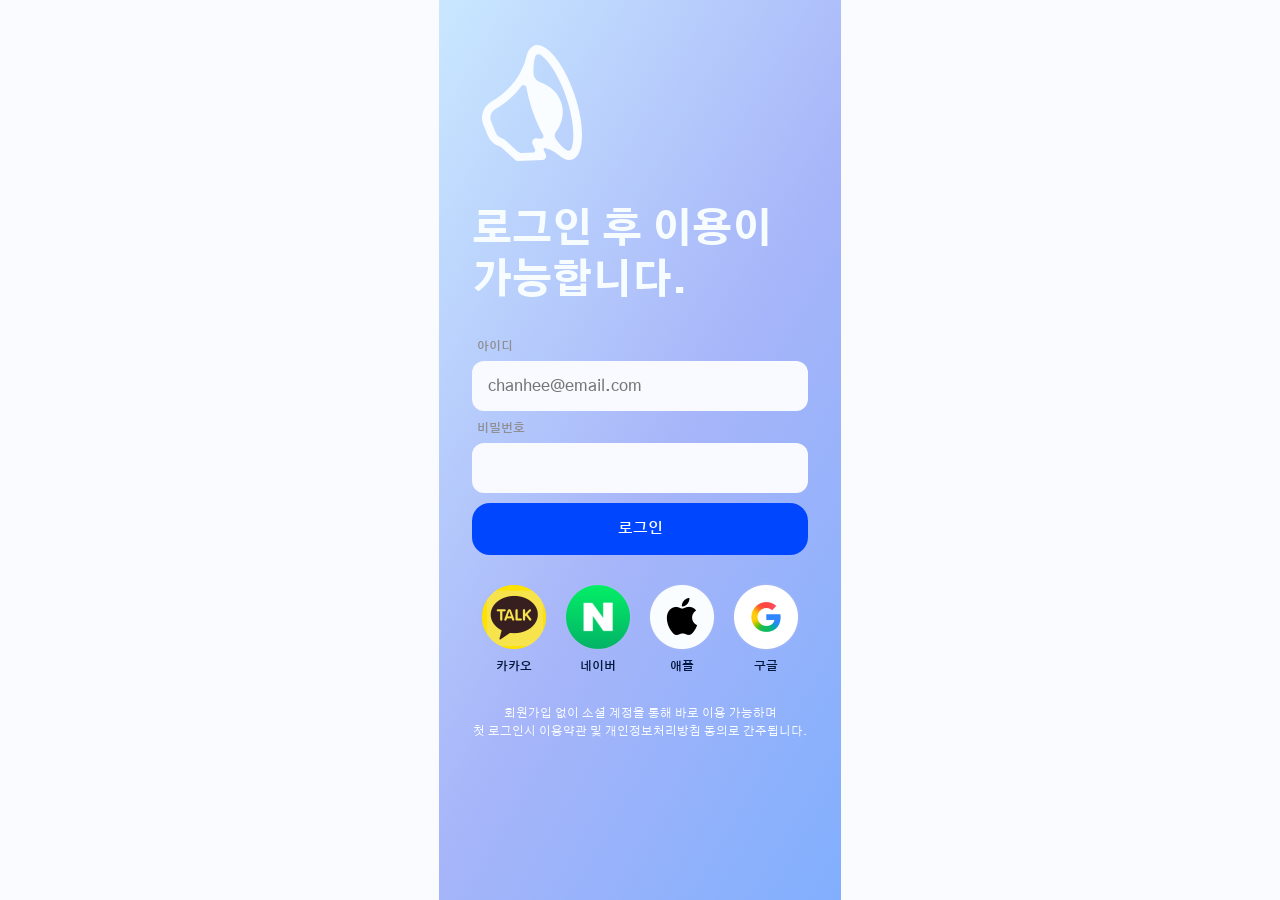
==== commit 92c00670: "진입·인증 화면 추가 (스플래시, 로그인·오류, 소셜 동의·취소, 본인인증·인증번호, 동네 설정, 권한 안내, 온보딩 3장) + 공지 문의 연결 Co-Authored-By: Cla" ====
--- a/index.html
+++ b/index.html
@@ -46,17 +46,54 @@
   <symbol id="t-home" viewBox="0 0 34 34"><path fill="currentColor" d="M20.8767 15.6316C21.6325 15.6316 22.2452 16.2443 22.2452 17V27.2632H26.0471C26.4132 27.2631 26.7388 27.1306 26.9585 26.9331C27.1734 26.7396 27.2632 26.5097 27.2632 26.305V14.2231L17 7.03758L6.73684 14.2231V26.305C6.73684 26.5097 6.82655 26.7396 7.04153 26.9331C7.2612 27.1306 7.58681 27.2631 7.95292 27.2632H11.7548V17C11.7548 16.2443 12.3675 15.6316 13.1233 15.6316H20.8767ZM14.4917 27.2632H19.5083V18.3684H14.4917V27.2632ZM30 26.305C30 27.3342 29.5438 28.2879 28.7893 28.967C28.0396 29.6416 27.0515 29.9999 26.0471 30H7.95292C6.94846 29.9999 5.96039 29.6416 5.21073 28.967C4.45622 28.2879 4 27.3342 4 26.305V13.5108C4 13.0643 4.21817 12.6457 4.58398 12.3896L16.2156 4.24729L16.3986 4.13904C16.8407 3.92268 17.3722 3.95888 17.7844 4.24729L29.416 12.3896C29.7818 12.6457 30 13.0643 30 13.5108V26.305Z"/></symbol>
   <symbol id="t-news" viewBox="0 0 34 34"><path fill="currentColor" d="M3 5.38889C3 4.62183 3.60442 4 4.35 4H28.65C29.3956 4 30 4.62183 30 5.38889V27.6111C30 28.3782 29.3956 29 28.65 29H4.35C3.60442 29 3 28.3782 3 27.6111V5.38889ZM5.7 6.77778V26.2222H27.3V6.77778H5.7ZM8.4 9.55556H16.5V17.8889H8.4V9.55556ZM11.1 12.3333V15.1111H13.8V12.3333H11.1ZM19.2 12.3333H24.6V9.55556H19.2V12.3333ZM24.6 17.8889H19.2V15.1111H24.6V17.8889ZM8.4 20.6667V23.4444H24.6V20.6667H8.4Z"/></symbol>
   <symbol id="t-user" viewBox="0 0 34 34"><path fill="currentColor" d="M17.7083 16.5037C23.5762 16.5037 28.3331 20.8169 28.3333 26.1375V29.7507H7.08334V27.3425H25.6771V26.1375C25.6769 22.2378 22.2696 19.0602 18.0072 18.9177L17.7083 18.9119C13.7599 18.9119 10.4823 21.5161 9.84995 24.9333H7.16537C7.81903 20.1811 12.2902 16.5037 17.7083 16.5037ZM17.7083 5.66675C20.6424 5.66675 23.0208 7.82377 23.0208 10.4841C23.0206 13.1443 20.6422 15.3005 17.7083 15.3005C14.7745 15.3005 12.3961 13.1443 12.3958 10.4841C12.3958 7.82377 14.7743 5.66675 17.7083 5.66675ZM17.7083 8.07788C16.2413 8.07788 15.0521 9.15591 15.0521 10.4861C15.0522 11.8162 16.2414 12.8943 17.7083 12.8943C19.1753 12.8943 20.3645 11.8162 20.3646 10.4861C20.3646 9.15591 19.1754 8.07788 17.7083 8.07788Z"/></symbol>
+  <symbol id="i-map" viewBox="0 0 24 24"><path fill="currentColor" fill-rule="evenodd" d="M17 1C20.3136 1 22.9999 3.68627 23 7C23 8.27505 22.3334 9.81339 21.001 11.6152L21 21H3V19H9.09961V10.9004H5V17H3V3H12.5283C13.627 1.77264 15.2231 1 17 1ZM10.9004 19H19L19.002 13.9912C18.4022 14.6342 17.7348 15.3037 17 16C14.997 14.1018 13.4951 12.402 12.4951 10.9004H10.9004V19ZM17 3C14.7909 3 13.0001 4.79083 13 7C13 8.09926 13.9552 9.81882 15.917 12.0283L16.4072 12.5684L16.667 12.8447L17 13.1914L17.0635 13.126C17.2465 12.9367 17.4237 12.7506 17.5938 12.5674L18.084 12.0273C19.969 9.90411 20.9248 8.23333 20.9961 7.13086L21 7C20.9999 4.79083 19.2091 3 17 3ZM17 4.5C18.3807 4.5 19.5 5.61929 19.5 7C19.5 8.38071 18.3807 9.5 17 9.5C15.6193 9.5 14.5 8.38071 14.5 7C14.5 5.61929 15.6193 4.5 17 4.5ZM5 9.09961L11.4951 9.10059C11.1649 8.33525 11 7.63477 11 7C11 6.29869 11.1207 5.62559 11.3418 5H5V9.09961ZM17 6.2998C16.6134 6.2998 16.2998 6.6134 16.2998 7C16.2998 7.3866 16.6134 7.7002 17 7.7002C17.3866 7.7002 17.7002 7.3866 17.7002 7C17.7002 6.6134 17.3866 6.2998 17 6.2998Z"/></symbol>
+  <symbol id="i-home" viewBox="0 0 24 24"><path fill="currentColor" fill-rule="evenodd" d="M22.707 12.2928L21.293 13.7069L20 12.4139V20.9999H4V18.9999H11V13.9999H13V18.9999H18V10.4139L12 4.41492L6 10.4139V16.9999H4V12.4139L2.70703 13.7069L1.29297 12.2928L12 1.58582L22.707 12.2928Z"/></symbol>
+  <symbol id="i-box-off" viewBox="0 0 24 24"><path fill="currentColor" fill-rule="evenodd" d="M3 3H21V21H3V19H19V5H5V17H3V3Z"/></symbol>
+  <symbol id="i-box-on" viewBox="0 0 24 24"><path fill="currentColor" fill-rule="evenodd" d="M21 21H3V19H19V5H5V17H3V3H21V21ZM18.0107 9.24219L10.2324 17.0205L5.98926 12.7783L7.40332 11.3643L10.2324 14.1924L16.5967 7.82812L18.0107 9.24219Z"/></symbol>
+  <symbol id="i-locadd" viewBox="0 0 24 24"><path fill="currentColor" fill-rule="evenodd" d="M12.001 2C16.4199 2 20.0028 5.58214 20.0029 10.001C20.0029 12.813 17.5721 16.5858 12.7119 21.3193L12.001 22.0029L11.6416 21.6592L10.9473 20.9834C10.8253 20.8629 10.7066 20.7413 10.5879 20.6221L12.0557 19.1553L12.0547 19.1543L12.2188 18.9902C16.0047 15.1455 17.904 12.1311 17.999 10.1553L18.0029 10.001C18.0028 6.68671 15.3153 4 12.001 4C8.68679 4.00014 6.00014 6.68679 6 10.001C6 11.7637 7.51862 14.4046 10.6172 17.7646L9.20117 19.1807C8.95978 18.9198 8.72558 18.6634 8.50098 18.4092L7.97168 17.7979C7.54468 17.2943 7.15208 16.8044 6.79395 16.3281L6.38086 15.7627C4.79388 13.5284 4 11.6078 4 10.001C4.00014 5.58222 7.58222 2.00014 12.001 2ZM12.9004 9.09961H16V10.9004H12.9004V14H11.0996V10.9004H8V9.09961H11.0996V6H12.9004V9.09961Z"/></symbol>
+  <symbol id="i-pin" viewBox="0 0 24 24"><path fill="currentColor" fill-rule="evenodd" d="M12 2C16.4 2 20 5.6 20 10C20 14.5 12 22 12 22S4 14.5 4 10C4 5.6 7.6 2 12 2ZM12 7.2A2.8 2.8 0 1 0 12 12.8A2.8 2.8 0 1 0 12 7.2Z"/></symbol>
+  <symbol id="i-flag" viewBox="0 0 24 24"><path fill="currentColor" d="M15 4H21V16H9V14H5V22H3V6H5V12H11V14H19V6H13V4H3V2H15V4Z"/></symbol>
+  <symbol id="i-gps" viewBox="0 0 24 24"><path fill="currentColor" d="M13 3.05664C17.1715 3.51786 20.4821 6.82853 20.9434 11H23V13H20.9434C20.4821 17.1714 17.1714 20.4811 13 20.9424V23H11V20.9424C6.82858 20.4811 3.51786 17.1714 3.05664 13H1V11H3.05664C3.51786 6.82853 6.82853 3.51786 11 3.05664V1H13V3.05664ZM12 5C8.13401 5 5 8.13401 5 12C5 15.866 8.13401 19 12 19C15.866 19 19 15.866 19 12C19 8.13401 15.866 5 12 5ZM12 8C14.2091 8 16 9.79086 16 12C16 14.2091 14.2091 16 12 16C9.79086 16 8 14.2091 8 12C8 9.79086 9.79086 8 12 8ZM12 10C10.8954 10 10 10.8954 10 12C10 13.1046 10.8954 14 12 14C13.1046 14 14 13.1046 14 12C14 10.8954 13.1046 10 12 10Z"/></symbol>
+  <symbol id="i-search" viewBox="0 0 24 24"><path fill="currentColor" d="M10.0002 2C14.4184 2.0002 18.0002 5.58184 18.0002 10C18.0002 11.8485 17.3705 13.5487 16.3176 14.9033L21.7786 20.3643L20.3645 21.7783L14.9036 16.3174C13.549 17.3703 11.8487 17.9999 10.0002 18C5.92075 18 2.55695 14.9461 2.0647 11H4.08423C4.5604 13.8376 7.02733 16 10.0002 16C13.3138 15.9998 16.0002 13.3136 16.0002 10C16.0002 6.68641 13.3138 4.0002 10.0002 4C7.02733 4 4.5604 6.1624 4.08423 9H2.0647C2.55695 5.05386 5.92075 2 10.0002 2Z"/></symbol>
+  <symbol id="i-add" viewBox="0 0 24 24"><path fill="currentColor" d="M13 5V11H19V13H13V19H11V12.999L5 13V11L11 10.999V5H13Z"/></symbol>
+  <symbol id="i-remove" viewBox="0 0 24 24"><path fill="currentColor" d="M19 11V13H5V11H19Z"/></symbol>
+  <symbol id="i-doc" viewBox="0 0 24 24"><path fill="currentColor" d="M20 7.58594V22H4V20H18V10H12V4H6V18H4V2H14.4141L20 7.58594ZM14 8H17.5859L14 4.41406V8Z"/></symbol>
+  <symbol id="i-photo" viewBox="0 0 24 24"><path fill="currentColor" d="M21 21H3V7H5V16.5859L9 12.5859L11 14.585L15 10.5859L19 14.5859V5H3V3H21V21ZM11 17.4141L9 15.415L5.41406 19H19V17.4141L15 13.415L11 17.4141ZM9 6C10.6569 6 12 7.34315 12 9C12 10.6569 10.6569 12 9 12C7.34315 12 6 10.6569 6 9C6 7.34315 7.34315 6 9 6ZM9 8C8.44772 8 8 8.44772 8 9C8 9.55228 8.44772 10 9 10C9.55228 10 10 9.55228 10 9C10 8.44772 9.55228 8 9 8Z"/></symbol>
+  <symbol id="i-mic" viewBox="0 0 24 24"><path fill="currentColor" d="M5 10C5 13.866 8.13401 17 12 17C15.7855 17 18.8693 13.9948 18.9961 10.2402L19 10H21C21 14.6325 17.4998 18.4448 13 18.9424V20H16V22H8V20H11V18.9424C6.5865 18.4543 3.13468 14.7776 3.00391 10.2656L3 10H5ZM12 2C14.2091 2 16 3.79086 16 6V10C16 12.2091 14.2091 14 12 14C9.79086 14 8 12.2091 8 10H10C10 11.1046 10.8954 12 12 12C13.0543 12 13.9177 11.1842 13.9941 10.1494L14 10V6C14 4.89543 13.1046 4 12 4C10.9457 4 10.0823 4.81581 10.0059 5.85059L10 6V8H8V6C8 3.79086 9.79086 2 12 2Z"/></symbol>
+  <symbol id="i-time" viewBox="0 0 24 24"><path fill="currentColor" d="M11.9995 2C17.5224 2 21.9995 6.47715 21.9995 12C21.9995 17.5228 17.5224 22 11.9995 22C6.81473 21.9998 2.55154 18.0536 2.04932 13.001H4.06201C4.55453 16.9467 7.92042 19.9998 11.9995 20C16.4178 20 19.9995 16.4183 19.9995 12C19.9995 7.58172 16.4178 4 11.9995 4C7.92009 4.00021 4.5541 7.05383 4.06201 11H2.04932C2.55107 5.94686 6.81439 2.00021 11.9995 2ZM12.7974 11.1992L16.9976 11.2002V13H10.9976V6H12.7974V11.1992Z"/></symbol>
+  <symbol id="i-feedback" viewBox="0 0 24 24"><path fill="currentColor" d="M21 20H14.999L12 23L9 20H3V18H9.82812L12 20.1709L14.1699 18H19V5H5V16H3V3H21V20ZM13 16H11V14H13V16ZM13 12H11V7H13V12Z"/></symbol>
+  <symbol id="i-attach" viewBox="0 0 24 24"><path fill="currentColor" d="M19.4246 2.45404C20.9347 3.96407 20.985 6.38103 19.5756 7.95152L19.4246 8.1109L12 15.5355C11.0237 16.5118 9.44078 16.5118 8.46447 15.5355C7.52721 14.5983 7.48972 13.102 8.352 12.12L8.46447 12L13.7678 6.69668L15.182 8.1109L9.87868 13.4142C9.68342 13.6095 9.68342 13.926 9.87868 14.1213C10.0522 14.2949 10.3217 14.3142 10.5165 14.1792L10.5858 14.1213L18.0104 6.69668L18.1121 6.58726C18.7898 5.80152 18.756 4.6138 18.0104 3.86826C17.2705 3.12832 16.095 3.08937 15.3092 3.75142L15.182 3.86826L4.92893 14.1213C3.5621 15.4881 3.5621 17.7042 4.92893 19.0711C6.25021 20.3923 8.36505 20.4364 9.73923 19.2032L9.87868 19.0711L19.4246 9.52511L20.8388 10.9393L11.2929 20.4853C9.14501 22.6332 5.6626 22.6332 3.51472 20.4853C1.41923 18.3898 1.36812 15.0241 3.36139 12.8666L3.51472 12.7071L13.7678 2.45404L13.9124 2.31634C15.4825 0.893381 17.9099 0.939283 19.4246 2.45404Z"/></symbol>
+  <symbol id="i-notice" viewBox="0 0 24 24"><path fill="currentColor" d="M21 19L14.875 17.1162C14.3679 19.3403 12.3777 21 10 21C7.23858 21 5 18.7614 5 16C5 15.6607 5.03453 15.3264 5.10059 15.001L3 15V13H7V9H5V11H3V7H8L21 3V19ZM7.16992 15C7.05819 15.3164 7 15.6535 7 16C7 17.6569 8.34315 19 10 19C11.4779 19 12.706 17.9312 12.9541 16.5244L8 15H7.16992ZM9 8.78516V13.2148L19 16.292V5.70703L9 8.78516Z"/></symbol>
+  <symbol id="i-card" viewBox="0 0 24 24"><path fill="currentColor" d="M22 20H2V18H20V12H4V16H2V4H22V20ZM4 8H20V6H4V8Z"/></symbol>
+  <symbol id="i-cart" viewBox="0 0 24 24"><path fill="currentColor" d="M6 4H21V14H6V16H19C20.5975 16 21.9036 17.2487 21.9951 18.8232L22 19C22 20.6569 20.6569 22 19 22C17.3431 22 16 20.6569 16 19C16 18.6494 16.0604 18.3128 16.1709 18H7.8291C7.93963 18.3128 8 18.6494 8 19C8 20.6569 6.65685 22 5 22C3.34315 22 2 20.6569 2 19C2 17.6938 2.83484 16.5828 4 16.1709V12H19V6H6V10H4V4H2V2H6V4ZM5 18C4.44772 18 4 18.4477 4 19C4 19.5523 4.44772 20 5 20C5.55228 20 6 19.5523 6 19C6 18.4477 5.55228 18 5 18ZM19 18C18.4477 18 18 18.4477 18 19C18 19.5523 18.4477 20 19 20C19.5523 20 20 19.5523 20 19C20 18.4477 19.5523 18 19 18Z"/></symbol>
+  <symbol id="i-heart" viewBox="0 0 24 24"><path fill="currentColor" d="M17.0495 3C18.5715 3 20.0948 3.58145 21.2565 4.74316C23.5811 7.06659 23.5811 10.8347 21.2565 13.1592L11.9997 22.416L10.4743 20.8906L13.7927 17.5732L13.7917 17.5723L18.8903 12.4746L19.7312 11.6328C20.4473 10.9166 20.8434 9.96395 20.8435 8.95117C20.8435 7.93831 20.4474 6.98478 19.7312 6.26855C19.0149 5.55233 18.0613 5.15723 17.0495 5.15723C16.0368 5.15731 15.083 5.5524 14.3669 6.26855L13.5251 7.10938L11.9997 8.63574L10.4743 7.10938L9.63252 6.26855C8.91523 5.55241 7.96378 5.15723 6.94991 5.15723C5.93723 5.15735 4.9834 5.55244 4.26729 6.26855C3.55128 6.98474 3.15694 7.93848 3.15694 8.95117C3.157 9.96391 3.55116 10.9166 4.26729 11.6328L5.11006 12.4746L10.5856 17.9512L9.06026 19.4766L3.58467 14L2.74287 13.1592C0.419449 10.8347 0.419449 7.06659 2.74287 4.74316C3.90445 3.58166 5.42706 3.00012 6.94991 3C8.47291 3 9.99622 3.58154 11.1579 4.74316L11.9997 5.58398L12.8425 4.74316C14.0041 3.58168 15.5267 3.00008 17.0495 3Z"/></symbol>
+  <symbol id="i-thumb" viewBox="0 0 24 24"><path fill="currentColor" d="M2 21h4V9H2v12Zm20-10c0-1.1-.9-2-2-2h-6.3l.95-4.57.03-.32c0-.41-.17-.79-.44-1.06L13.17 2 6.59 8.59C6.22 8.95 6 9.45 6 10v9c0 1.1.9 2 2 2h9c.83 0 1.54-.5 1.84-1.22l3.02-7.05c.09-.23.14-.47.14-.73v-1Zm-2 1-3 7H8v-9l4.34-4.34L11.23 11H20v1Z"/></symbol>
+  <symbol id="i-drop" viewBox="0 0 24 24"><path fill="currentColor" d="M7 10l5 5 5-5H7Z"/></symbol>
+  <symbol id="i-link" viewBox="0 0 24 24"><path fill="currentColor" d="M10.6 13.4a1 1 0 0 1 0-1.4l3.4-3.4a1 1 0 1 1 1.4 1.4L12 13.4a1 1 0 0 1-1.4 0ZM8.5 19.5a4.5 4.5 0 0 1-3.2-7.7l2.5-2.5 1.4 1.4-2.5 2.5a2.5 2.5 0 0 0 3.5 3.5l2.5-2.5 1.4 1.4-2.5 2.5a4.5 4.5 0 0 1-3.1 1.4Zm8.1-4.8-1.4-1.4 2.5-2.5a2.5 2.5 0 0 0-3.5-3.5l-2.5 2.5-1.4-1.4 2.5-2.5a4.5 4.5 0 0 1 6.4 6.4l-2.6 2.4Z"/></symbol>
+  <symbol id="i-mail" viewBox="0 0 24 24"><path fill="currentColor" d="M22 20H2V18H20V8.38184L12 13.4229L4 8.38086V16H2V4H22V20ZM4 6.01562L12 11.0586L20 6.01758V6H4V6.01562Z"/></symbol>
+  <symbol id="i-filter" viewBox="0 0 24 24"><path fill="currentColor" d="M8 15C9.30588 15 10.4169 15.8344 10.829 16.9991L21 17V19L10.8293 18.9999C10.4175 20.1651 9.30625 21 8 21C6.69412 21 5.58311 20.1656 5.17102 19.0009L3 19V17L5.17067 17.0001C5.58249 15.8349 6.69375 15 8 15ZM8 17C7.44772 17 7 17.4477 7 18C7 18.5523 7.44772 19 8 19C8.55228 19 9 18.5523 9 18C9 17.4477 8.55228 17 8 17ZM16 9C17.3063 9 18.4175 9.83485 18.8293 11.0001L21 11V13L18.829 13.0009C18.4169 14.1656 17.3059 15 16 15C14.6941 15 13.5831 14.1656 13.171 13.0009L3 13V11L13.1707 11.0001C13.5825 9.83485 14.6937 9 16 9ZM16 11C15.4477 11 15 11.4477 15 12C15 12.5523 15.4477 13 16 13C16.5523 13 17 12.5523 17 12C17 11.4477 16.5523 11 16 11ZM8 3C9.30588 3 10.4169 3.83438 10.829 4.9991L21 5V7L10.8293 6.99991C10.4175 8.16515 9.30625 9 8 9C6.69412 9 5.58311 8.16562 5.17102 7.0009L3 7V5L5.17067 5.00009C5.58249 3.83485 6.69375 3 8 3ZM8 5C7.44772 5 7 5.44772 7 6C7 6.55228 7.44772 7 8 7C8.55228 7 9 6.55228 9 6C9 5.44772 8.55228 5 8 5Z"/></symbol>
+  <symbol id="i-share" viewBox="0 0 24 24"><path fill="currentColor" d="M17.5 2C19.433 2 21 3.567 21 5.5C21 7.433 19.433 9 17.5 9C16.5075 9 15.6116 8.58647 14.9746 7.92285L9.83203 10.9248C9.94126 11.2635 10 11.6249 10 12C10 12.3778 9.93986 12.7421 9.8291 13.083L14.9688 16.083C15.6061 15.4159 16.5045 15 17.5 15C19.433 15 21 16.567 21 18.5C21 20.433 19.433 22 17.5 22C15.567 22 14 20.433 14 18.5C14 18.2836 14.02 18.0718 14.0576 17.8662L8.68848 14.7314C8.08917 15.2121 7.32804 15.5 6.5 15.5C4.567 15.5 3 13.933 3 12C3 10.067 4.567 8.5 6.5 8.5C7.33032 8.5 8.09329 8.78938 8.69336 9.27246L14.0586 6.14258C14.02 5.9344 14 5.71935 14 5.5C14 3.567 15.567 2 17.5 2ZM17.5 17C16.6716 17 16 17.6716 16 18.5C16 19.3284 16.6716 20 17.5 20C18.3284 20 19 19.3284 19 18.5C19 17.6716 18.3284 17 17.5 17ZM6.5 10.5C5.67157 10.5 5 11.1716 5 12C5 12.8284 5.67157 13.5 6.5 13.5C7.32843 13.5 8 12.8284 8 12C8 11.1716 7.32843 10.5 6.5 10.5ZM17.5 4C16.6716 4 16 4.67157 16 5.5C16 6.32843 16.6716 7 17.5 7C18.3284 7 19 6.32843 19 5.5C19 4.67157 18.3284 4 17.5 4Z"/></symbol>
+  <symbol id="i-edit" viewBox="0 0 24 24"><path fill="currentColor" d="M21 8L8 21H2V15L9.3418 7.6582L10.7559 9.07227L4 15.8281V19H7.16992L15.3428 10.8281L10.7578 6.24219L15 2L21 8ZM22 21H12V19H22V21ZM13.5859 6.24219L16.7568 9.41309L18.1699 7.99902L15 4.8291L13.5859 6.24219Z"/></symbol>
+  <symbol id="i-acct" viewBox="0 0 24 24"><path fill="currentColor" d="M21 21H3V19H5.29102C6.15166 16.1087 8.82909 14 12 14C15.1708 14 17.8482 16.1088 18.709 19H19V5H5V17H3V3H21V21ZM12 16C9.96527 16 8.21419 17.2155 7.43359 18.96L7.41602 19H16.584L16.5781 18.9863C15.8303 17.2886 14.1658 16.0885 12.2178 16.0049L12 16ZM12 7C13.6569 7 15 8.34315 15 10C15 11.6569 13.6569 13 12 13C10.3431 13 9 11.6569 9 10C9 8.34315 10.3431 7 12 7ZM12 9C11.4477 9 11 9.44772 11 10C11 10.5523 11.4477 11 12 11C12.5523 11 13 10.5523 13 10C13 9.44772 12.5523 9 12 9Z"/></symbol>
+  <symbol id="i-signin" viewBox="0 0 24 24"><path fill="currentColor" d="M21 3V21H3.00004V14.6667H5.00004V19H19V5H5.00004L5.00285 9.33281L3.00285 9.33386L2.99951 3H21ZM12.4645 7.05025L17.4143 12L12.4645 16.9497L11.0503 15.5355L13.585 12.9993L3.00004 13V11L13.585 10.9993L11.0503 8.46447L12.4645 7.05025Z"/></symbol>
+  <symbol id="i-update" viewBox="0 0 24 24"><path fill="currentColor" d="M12 2C15.272 2 18.177 3.57145 20.0013 6.0008L20 4H22V10H16V8L18.93 8.0005C17.5469 5.60902 14.9613 4 12 4C7.58172 4 4 7.58172 4 12C4 16.4183 7.58172 20 12 20C15.6716 20 18.7655 17.5266 19.7064 14.1551L21.6328 14.6944C20.4565 18.9085 16.5893 22 12 22C6.47715 22 2 17.5228 2 12C2 6.47715 6.47715 2 12 2Z"/></symbol>
+  <symbol id="i-eye" viewBox="0 0 24 24"><path fill="currentColor" d="M12 5C16.2865 5 19.567 7.11539 21.7305 11.2324L21.8945 11.5537L22.1182 12L21.8945 12.4463C19.7344 16.7743 16.3965 19 12 19C7.79572 19 4.55949 16.9648 2.39551 13.002L4.72461 13.001C6.37954 15.5081 8.57571 16.8142 11.373 16.9814L11.6836 16.9951L12 17C15.2919 17 17.7953 15.5248 19.6006 12.4814L19.7734 12.1816L19.8721 12L19.7734 11.8184C18.0699 8.77497 15.7147 7.20314 12.627 7.01855L12.3164 7.00488L12 7C8.90105 7.00003 6.50136 8.30779 4.72461 11L2.39453 10.999C4.55851 7.03543 7.79531 5.00003 12 5ZM12 8.00195C14.2081 8.00195 15.998 9.79193 15.998 12C15.998 14.2081 14.2081 15.998 12 15.998C9.79197 15.998 8.00195 14.208 8.00195 12C8.00195 9.79196 9.79197 8.002 12 8.00195ZM12 10.002C10.8965 10.002 10.002 10.8965 10.002 12C10.002 13.1035 10.8965 13.998 12 13.998C13.1035 13.998 13.998 13.1035 13.998 12C13.998 10.8965 13.1035 10.002 12 10.002Z"/></symbol>
+  <symbol id="i-zoomin" viewBox="0 0 24 24"><path fill="currentColor" d="M10.0002 2C14.4184 2.0002 18.0002 5.58184 18.0002 10C18.0002 11.8486 17.3726 13.5506 16.3196 14.9053L21.7776 20.3643L20.3635 21.7783L14.9045 16.3203C13.5501 17.3728 11.8483 17.9999 10.0002 18C5.92096 18 2.55429 14.9468 2.06177 11.001H4.08325C4.55975 13.8382 7.0276 16 10.0002 16C13.3138 15.9998 16.0002 13.3136 16.0002 10C16.0002 6.68641 13.3138 4.0002 10.0002 4C7.02727 4 4.55936 6.16232 4.08325 9H2.06177C2.55387 5.05369 5.92063 2 10.0002 2ZM10.8997 9.09961H14.0002V10.9004L10.8997 10.8994V14H9.09985V10.8994L5.99927 10.9004V9.09961H9.09985V6H10.8997V9.09961Z"/></symbol>
+  <symbol id="i-headset" viewBox="0 0 24 24"><path fill="currentColor" d="M12 2C15.7792 2 18.8688 4.9269 18.9961 8.59766L19 8.83301V10C21.2091 10 23 11.7909 23 14C23 16.2091 21.2091 18 19 18V22H12V20H17V8.83301C16.9998 6.17018 14.7675 4 12 4C9.52766 4 7.48348 5.73212 7.0752 8H5.05371C5.47512 4.6144 8.42839 2 12 2ZM7 18H5C2.79086 18 1 16.2091 1 14C1 11.7909 2.79086 10 5 10H7V18ZM4.85059 12.0059C3.81581 12.0823 3 12.9457 3 14C3 15.0543 3.81581 15.9177 4.85059 15.9941L5 16V12L4.85059 12.0059ZM19 16L19.1494 15.9941C20.1842 15.9177 21 15.0543 21 14C21 12.9457 20.1842 12.0823 19.1494 12.0059L19 12V16Z"/></symbol>
+  <symbol id="i-nav" viewBox="0 0 24 24"><path fill="currentColor" d="M11.9999 1.50513L20.942 21.9441L12.9999 18.4581V16.2751L17.0569 18.055L11.9999 6.49502L6.94193 18.055L10.9999 16.2751V18.4581L3.05786 21.9441L11.9999 1.50513Z"/></symbol>
+  <symbol id="i-lock" viewBox="0 0 24 24"><path fill="currentColor" d="M12 2C15.3137 2 18 4.68629 18 8V10H20V22H4V20H18V12H6V18H4V10H6V8C6 4.68629 8.68629 2 12 2ZM12.9004 18H11.0996V14H12.9004V18ZM12 4C9.8578 4 8.10891 5.68439 8.00488 7.80078L8 8V10H16V8C16 5.8578 14.3156 4.10891 12.1992 4.00488L12 4Z"/></symbol>
+  <symbol id="i-help" viewBox="0 0 24 24"><path fill="currentColor" d="M21 21H3V19H19V5H5V17H3V3H21V21ZM13 17H11V15H13V17ZM12 7C13.6569 7 15 8.34315 15 10C15 10.897 14.6785 11.5386 14.0596 12.2129L13.8838 12.3965L13.4902 12.7959C13.1885 13.1237 13.0394 13.4467 13.0068 13.8311L13 14H11C11 13.035 11.3352 12.1837 12.0186 11.4414L12.3535 11.0986L12.4707 10.9814C12.8634 10.5809 13 10.338 13 10C13 9.44772 12.5523 9 12 9C11.4872 9 11.0646 9.38645 11.0068 9.88379L11 10H9C9 8.34315 10.3431 7 12 7Z"/></symbol>
   <symbol id="i-back" viewBox="0 0 24 24"><path d="M19 12H5M11 18L5 12L11 6" fill="none" stroke="currentColor" stroke-width="2" stroke-linecap="round" stroke-linejoin="round"/></symbol>
 </svg>
 
-<div id="app">
+<div id="app" class="boot">
   <!-- 01 홈 -->
   <section class="screen active safe-top" id="home">
     <div class="scroll"><div class="home-body">
       <header class="home-top">
-        <button class="tap44" data-toast="최근 활동은 시연판에서 준비 중이에요"><svg width="24" height="24"><use href="#i-history"/></svg></button>
+        <button class="tap44" data-go="recent"><svg width="24" height="24"><use href="#i-history"/></svg></button>
         <h1>국민일름보</h1>
-        <button class="tap44" data-toast="설정은 시연판에서 준비 중이에요"><svg width="24" height="24"><use href="#i-settings"/></svg></button>
+        <button class="tap44" data-go="settings"><svg width="24" height="24"><use href="#i-settings"/></svg></button>
       </header>
       <div class="hero">
         <button class="chip sm" style="left:130px;top:33px;border-radius:17px" data-say="가로등이 깜빡여요. 수리 요청할게요.">가로등 수리요청</button>
@@ -67,18 +104,17 @@
         <p class="ask">오늘은 어떻게 도와드릴까요?</p>
         <button class="search" data-go="voice"><span>무엇이든지 물어보세요.</span><i class="send-dot"><svg width="22" height="22"><use href="#i-send"/></svg></i></button>
       </div>
-      <div class="sec-head"><b>자주 사용한 서비스</b><button class="more" data-toast="전체 서비스는 시연판에서 준비 중이에요">모두보기</button></div>
+      <div class="sec-head"><b>자주 사용한 서비스</b><button class="more" data-go="services">모두보기</button></div>
       <div class="grid">
         <button class="svc card-press" data-tab="live"><span class="pill" style="background:#D2E0FC">내 민원 Live</span><img src="img/card1.png" alt=""></button>
         <button class="svc card-press" id="photoCard"><span class="pill" style="background:#A7B5F9">사진으로 바로</span><img src="img/card2.png" alt=""></button>
-        <button class="svc card-press" data-toast="우리동네 해결 소식은 시연판에서 준비 중이에요"><span class="pill" style="background:#A7B5F9;margin-right:35px">우리동네 해결 소식</span><img src="img/card3.png" alt=""></button>
-        <button class="svc card-press" data-toast="포상 저금통은 시연판에서 준비 중이에요"><span class="pill" style="background:#D2E0FC">포상 저금통</span><img src="img/card4.png" alt=""></button>
+        <button class="svc card-press" data-tab="news"><span class="pill" style="background:#A7B5F9;margin-right:35px">우리동네 해결 소식</span><img src="img/card3.png" alt=""></button>
+        <button class="svc card-press" data-go="piggy"><span class="pill" style="background:#D2E0FC">포상 저금통</span><img src="img/card4.png" alt=""></button>
       </div>
-      <div class="map-head"><b>우리동네 이슈 지도</b><button class="more" data-toast="지도 전체보기는 시연판에서 준비 중이에요">전체보기</button></div>
-      <img class="map" src="img/map.png" alt="공릉2동 이슈 지도">
+      <div class="map-head"><b>우리동네 이슈 지도</b><button class="more" data-go="mapfull">전체보기</button></div>
+      <button data-go="mapfull" style="display:block"><img class="map" src="img/map.png" alt="공릉2동 이슈 지도"></button>
       <div class="legend"><span><i style="background:#0046FF"></i>해결 완료</span><span><i style="background:#F59E0B"></i>처리 중</span><span><i style="background:#94A3B8"></i>접수됨</span></div>
     </div></div>
-    <input type="file" id="camera" accept="image/*" capture="environment" hidden>
   </section>
 
   <!-- 01 음성 입력 -->
@@ -116,11 +152,11 @@
       <div class="quote" id="quote"></div>
       <div class="result">
         <p class="cap">AI 추천 결과</p>
-        <button class="row sel card-press" data-sheet><span class="ic"><svg width="22" height="22" id="typeIc"><use href="#i-delete"/></svg></span><span><small>민원 유형</small><strong id="typeName">생활폐기물 · 쓰레기 무단투기</strong></span></button>
+        <button class="row sel card-press" data-go="typepick"><span class="ic"><svg width="22" height="22" id="typeIc"><use href="#i-delete"/></svg></span><span><small>민원 유형</small><strong id="typeName">생활폐기물 · 쓰레기 무단투기</strong></span></button>
         <div class="row"><span class="ic"><svg width="22" height="22"><use href="#i-location"/></svg></span><span><small>신고 위치</small><strong>서울 노원구 공릉2동</strong></span></div>
         <p class="note">유형이나 위치가 다르면 아래에서 수정할 수 있어요.</p>
       </div>
-      <div class="actions"><button class="btn neutral" data-sheet>유형 변경</button><button class="btn brand" id="submit">이 내용으로 접수하기</button></div>
+      <div class="actions"><button class="btn neutral" data-go="typepick">유형 변경</button><button class="btn brand" id="submit">이 내용으로 접수하기</button></div>
     </div></div>
   </section>
 
@@ -148,6 +184,450 @@
     </div></div>
   </section>
 
+  <!-- 03 민원 유형 선택 -->
+  <section class="screen grad safe-top" id="typepick">
+    <div class="nav"><button class="tap44" data-back><svg width="24" height="24"><use href="#i-back"/></svg></button><button class="tap44" data-home><svg width="24" height="24"><use href="#i-close"/></svg></button></div>
+    <div class="scroll"><div class="content">
+      <span class="badge" style="padding:0 10px">1 / 2</span>
+      <p class="h-title">민원 유형을 선택해주세요</p>
+      <p class="h-sub" style="font-size:14px;line-height:21px;font-weight:500">가장 가까운 유형 하나를 선택하면 담당 기관을 더 정확하게 찾을 수 있어요.</p>
+      <label class="tsearch"><svg width="20" height="20"><use href="#i-edit"/></svg><input id="tq" placeholder="유형 이름으로 찾아보기" autocomplete="off"></label>
+      <div class="tgrid" id="tgrid"></div>
+      <p class="tcur" id="tcur"></p>
+      <button class="btn brand" id="tpick" style="flex:none">이 유형으로 선택하기</button>
+    </div></div>
+  </section>
+
+  <!-- 04 신고 위치 확인·변경 -->
+  <section class="screen grad safe-top" id="loc">
+    <div class="nav"><button class="tap44" data-back><svg width="24" height="24"><use href="#i-back"/></svg></button><button class="tap44" data-home><svg width="24" height="24"><use href="#i-close"/></svg></button></div>
+    <div class="scroll"><div class="content">
+      <p class="h-title" style="color:#17233C">신고 위치를 확인해주세요</p>
+      <p class="h-sub" style="font-size:14px;line-height:21px;font-weight:500">핀을 움직이거나 주소를 검색해 정확한 위치를 선택할 수 있어요.</p>
+      <div class="lmap" id="lmap"><span class="lpin" id="lpin"><svg width="18" height="18"><use href="#i-pin"/></svg><b id="lpinT">공릉2동 화랑로 51길 인근</b></span>
+        <button class="mylo" id="mylo"><svg width="16" height="16"><use href="#i-locadd"/></svg>내 위치</button></div>
+      <div class="addr"><span class="ib"><svg width="22" height="22"><use href="#i-location"/></svg></span><div><b>서울 노원구 공릉2동</b><span id="addrSub">화랑로 51길 인근</span></div></div>
+      <label class="memo"><b>상세 위치 메모</b><input id="memo" placeholder="예: 주택가 골목 분리수거장 옆" autocomplete="off"></label>
+      <button class="btn brand" data-go="photos" style="flex:none">이 위치로 선택하기</button>
+    </div></div>
+  </section>
+
+  <!-- 05 사진·추가 자료 -->
+  <section class="screen grad safe-top" id="photos">
+    <div class="nav"><button class="tap44" data-back><svg width="24" height="24"><use href="#i-back"/></svg></button><button class="tap44" data-home><svg width="24" height="24"><use href="#i-close"/></svg></button></div>
+    <div class="scroll"><div class="content">
+      <span class="badge" style="color:#003053">선택 사항</span>
+      <p class="h-title">사진이나 자료를 추가할까요?</p>
+      <p class="h-sub" style="font-size:14px;line-height:21px;font-weight:500">현장 사진이 있으면 담당 기관이 상황을 더 빠르게 확인할 수 있어요.</p>
+      <button class="padd" data-pick="photos"><span><svg width="30" height="30"><use href="#i-camera"/></svg></span><b>현장 사진 추가</b><small>최대 5장 · JPG, PNG</small></button>
+      <div class="thumbs" data-thumbs="photos"></div>
+      <div class="two b2"><button class="card-press" data-pick="photos" data-cap="1"><svg width="20" height="20"><use href="#i-camera"/></svg>사진 촬영</button><button class="card-press" data-pick="photos"><svg width="20" height="20"><use href="#i-album"/></svg>앨범에서 선택</button></div>
+      <label class="memo"><b>추가 설명</b><input placeholder="예: 일주일 전부터 쓰레기가 쌓여 통행이 어렵습니다." autocomplete="off"></label>
+      <button class="consent" id="consent"><svg width="22" height="22"><use href="#i-box-off"/></svg><span><b>해결되면 우리동네 소식에 사진을 공개할게요</b><small>이웃이 같은 문제를 확인할 수 있고, 언제든 취소돼요.</small></span></button>
+      <p class="mask"><svg width="16" height="16"><use href="#i-security"/></svg>얼굴과 차량번호는 자동으로 가림 처리돼요.</p>
+      <div class="actions"><button class="btn neutral" data-send>건너뛰기</button><button class="btn brand" data-send>자료 추가하고 계속</button></div>
+    </div></div>
+  </section>
+
+  <!-- 06 민원 제출 중 · 11 AI 사진 분석 중 (같은 틀) -->
+  <section class="screen grad safe-top" id="busy">
+    <div class="busy">
+      <div class="bring"><svg viewBox="0 0 96 96" width="96" height="96"><circle cx="48" cy="48" r="44" fill="none" stroke="#D2E0FC" stroke-width="8"/><circle class="arc" cx="48" cy="48" r="44" fill="none" stroke="#0046FF" stroke-width="8" stroke-linecap="round" stroke-dasharray="70 207"/></svg>
+        <span class="bin" id="bin"><svg width="28" height="28"><use href="#i-send"/></svg></span></div>
+      <b id="bTitle">민원을 접수하고 있어요</b>
+      <p id="bSub">내용을 확인하고 담당 기관을 찾는 중입니다.</p>
+      <div class="bsteps" id="bsteps"></div>
+      <p class="bnote" id="bNote">완료되면 자동으로 다음 화면으로 이동해요.</p>
+    </div>
+  </section>
+
+  <!-- 08 민원 접수 실패 -->
+  <section class="screen grad safe-top" id="fail">
+    <div class="nav"><button class="tap44" data-back><svg width="24" height="24"><use href="#i-back"/></svg></button><button class="tap44" data-home><svg width="24" height="24"><use href="#i-close"/></svg></button></div>
+    <div class="scroll"><div class="content">
+      <span class="done-ic" style="border-color:#D92D20;background:var(--bg-subtle);color:var(--text)"><svg width="34" height="34"><use href="#i-close"/></svg></span>
+      <p class="h-title center" style="color:#17233C">접수하지 못했어요</p>
+      <p class="center" style="font-size:13px;line-height:19px;font-weight:500;color:var(--text-2)">네트워크 연결이 원활하지 않아 제출을 완료하지 못했습니다.</p>
+      <div class="addr" style="background:var(--bg-accent-soft);border:0"><span class="ib" style="background:var(--bg-card)"><svg width="22" height="22"><use href="#i-security"/></svg></span><div><b style="font-size:14px;font-weight:500">작성 내용은 안전하게 보관했어요</b><span>다시 시도해도 사진과 입력 내용은 유지됩니다.</span></div></div>
+      <div class="errbox"><span>오류 원인</span><b>서버와 연결할 수 없습니다.</b><p>Wi-Fi 또는 모바일 데이터 연결을 확인한 뒤 다시 시도해주세요.</p></div>
+      <button class="btn brand" id="retry" style="flex:none">다시 시도</button>
+      <button class="btn neutral" style="width:auto" data-home data-toast2="임시 저장했어요">임시 저장 후 나가기</button>
+      <p class="center" style="font-size:12px;line-height:18px;color:var(--text-2)">문제가 계속되면 고객센터에 문의해주세요.</p>
+    </div></div>
+  </section>
+
+  <!-- 09 사진으로 바로 · 카메라 -->
+  <section class="screen" id="camera" style="background:#0B0E14">
+    <div class="cam-view">
+      <video id="video" playsinline muted autoplay></video>
+      <div class="cam-dim"></div>
+      <div class="nav cam-nav safe-top"><button class="tap44" data-back><svg width="24" height="24"><use href="#i-back"/></svg></button><button class="tap44" data-home><svg width="24" height="24"><use href="#i-close"/></svg></button></div>
+      <p class="geo"><i></i>서울 노원구 공릉2동 · 위치가 함께 기록돼요</p>
+      <div class="guide"></div>
+      <p class="ghint">문제가 된 부분이 가운데에 오도록 찍어주세요</p>
+      <p class="cam-off" id="camOff">카메라를 켜는 중이에요…</p>
+      <div class="flashfx" id="flashfx"></div>
+    </div>
+    <div class="cam-ctrl">
+      <p>찍기만 하면 AI가 민원 내용을 대신 써드려요</p>
+      <div class="cam-row">
+        <button class="side" id="album"><span class="sq"></span>앨범</button>
+        <button class="shutter" id="shutter" aria-label="촬영"><i></i></button>
+        <button class="side" id="flashBtn"><span class="ci"><svg width="24" height="24" viewBox="0 0 24 24"><path fill="currentColor" d="M13 2 4 14h7l-1 8 9-12h-7l1-8Z"/></svg></span>플래시</button>
+      </div>
+      <div class="cam-tabs"><span class="on">사진으로 바로</span><button data-swap="voice">음성으로 말하기</button></div>
+    </div>
+    <canvas id="snap" hidden></canvas>
+  </section>
+
+  <!-- 10 사진 확인 · 다시 찍기 -->
+  <section class="screen" id="review" style="background:#0E1118">
+    <div class="nav cam-nav safe-top"><button class="tap44" data-back><svg width="24" height="24"><use href="#i-back"/></svg></button><button class="tap44" data-home><svg width="24" height="24"><use href="#i-close"/></svg></button></div>
+    <div class="rv-photo" id="rvPhoto"><p class="geo2"><i></i><span id="rvGeo"></span></p></div>
+    <div class="rv-panel">
+      <p class="maskpill"><i></i>얼굴과 차량번호는 접수 전에 자동으로 가려져요</p>
+      <div class="actions"><button class="btn retake" data-back>다시 찍기</button><button class="btn brand" id="usePhoto">이 사진으로 계속</button></div>
+      <p class="rv-foot">다음 단계에서 AI가 민원 내용을 대신 작성해요</p>
+    </div>
+  </section>
+
+  <!-- 02 지도 전체보기 · 03 핀 선택 · 04 이동 중 -->
+  <section class="screen" id="mapfull">
+    <div class="mapwrap" id="mapwrap"><div class="mapcanvas" id="mapcanvas"></div></div>
+    <div class="mtop safe-top">
+      <div class="mrow"><button class="mbtn" data-back><svg width="24" height="24"><use href="#i-back-ios"/></svg></button>
+        <label class="msearch"><svg width="18" height="18"><use href="#i-search"/></svg><input id="mq" value="공릉2동" autocomplete="off"></label></div>
+      <div class="mfilters" id="mfilters"></div>
+    </div>
+    <button class="research" id="research">이 지역 다시 검색</button>
+    <div class="mzoom"><button class="mbtn" data-z="1"><svg width="24" height="24"><use href="#i-add"/></svg></button><button class="mbtn" data-z="-1"><svg width="24" height="24"><use href="#i-remove"/></svg></button><button class="mbtn" id="mhome" style="margin-top:46px"><svg width="24" height="24"><use href="#i-gps"/></svg></button></div>
+    <p class="moving" id="moving">지도를 움직이는 중…</p>
+    <div class="mstrip" id="mstrip"><span id="mstripT">이 지역 이슈 18건 · 해결 12건</span><button data-tab="news">목록으로</button></div>
+    <div class="pinsheet" id="pinsheet"><div class="handle"></div><div class="pbadges" id="psBadges"></div><b id="psTitle"></b><p id="psMeta"></p>
+      <div class="actions"><button class="btn neutral" id="psSame" style="width:150px;padding:0 12px">같은 문제 알리기</button><button class="btn brand" id="psMore">자세히 보기</button></div></div>
+  </section>
+
+  <!-- 02 전체 서비스 -->
+  <section class="screen safe-top" id="services" style="background:#F5F8FF">
+    <div class="nav cnav"><button class="tap44" data-back><svg width="24" height="24"><use href="#i-back-ios"/></svg></button><b>전체 서비스</b><span style="width:44px"></span></div>
+    <div class="scroll"><div class="svcs" id="svcs"></div></div>
+    <nav class="tabbar"><div>
+      <button data-tab="home"><svg width="34" height="34"><use href="#t-home"/></svg>홈</button>
+      <button data-tab="news"><svg width="34" height="34"><use href="#t-news"/></svg>소식</button>
+      <button data-tab="me"><svg width="34" height="34"><use href="#t-user"/></svg>내 화면</button>
+    </div></nav>
+  </section>
+
+  <!-- 11 최근 활동 -->
+  <section class="screen safe-top" id="recent">
+    <div class="nav cnav"><button class="tap44" data-back><svg width="24" height="24"><use href="#i-back"/></svg></button><b>최근 활동</b><span style="width:44px"></span></div>
+    <div class="scroll"><div class="recents" id="recents"></div></div>
+  </section>
+
+  <!-- 01 소식 목록 (탭) -->
+  <section class="screen safe-top" id="news" style="background:#F5F8FF">
+    <div class="nhead"><button class="region" data-layer="regionSheet"><b id="regionT">공릉2동</b><svg width="24" height="24"><use href="#i-drop"/></svg></button><button class="tap44" data-go="noti"><svg width="24" height="24"><use href="#i-bell"/></svg></button></div>
+    <div class="scroll"><div class="nlist">
+      <div class="nsum"><b id="nsumT">이번 주 12건이 해결됐어요</b><p id="nsumP">공릉2동 이웃들이 알린 문제가 처리됐어요.</p></div>
+      <div class="nview"><div class="seg2"><span class="on">목록</span><button data-go="mapfull">지도</button></div><button class="fbtn" data-layer="sortSheet"><svg width="24" height="24"><use href="#i-filter"/></svg></button></div>
+      <div class="nchips" id="nchips"></div>
+      <div class="ncards" id="ncards"></div>
+    </div></div>
+    <nav class="tabbar"><div>
+      <button data-tab="home"><svg width="34" height="34"><use href="#t-home"/></svg>홈</button>
+      <button data-tab="news"><svg width="34" height="34"><use href="#t-news"/></svg>소식</button>
+      <button data-tab="me"><svg width="34" height="34"><use href="#t-user"/></svg>내 화면</button>
+    </div></nav>
+  </section>
+
+  <!-- 03 해결 소식 상세 -->
+  <section class="screen safe-top" id="newsDetail" style="background:#F5F8FF">
+    <div class="nav"><button class="tap44" data-back><svg width="24" height="24"><use href="#i-back-ios"/></svg></button><button class="tap44" data-layer="shareSheet"><svg width="24" height="24"><use href="#i-share"/></svg></button></div>
+    <div class="scroll"><div class="ndetail" id="ndBody"></div></div>
+  </section>
+
+  <!-- 08 동네 공지 상세 -->
+  <section class="screen safe-top" id="notice" style="background:#F5F8FF">
+    <div class="nav"><button class="tap44" data-back><svg width="24" height="24"><use href="#i-back-ios"/></svg></button><button class="tap44" data-layer="shareSheet"><svg width="24" height="24"><use href="#i-share"/></svg></button></div>
+    <div class="scroll"><div class="ndetail">
+      <div class="pbadges"><span style="background:#F5F8FF;color:#526491">동네 공지</span><span style="background:#E5EAFF;color:#0046FF">노원구청</span></div>
+      <b class="nd-title">화랑로 51길 상수도 정비 공사 안내</b>
+      <p class="nd-meta">노원구 상하수도과 · 2026년 9월 9일 게시</p>
+      <div class="ncard2"><div class="kv"><span>기간</span><b>9월 15일(월) ~ 9월 19일(금)</b></div><div class="kv"><span>시간</span><b>09:00 ~ 18:00</b></div><div class="kv"><span>장소</span><b>공릉2동 화랑로 51길 일대</b></div><div class="kv"><span>영향</span><b>단수 및 차량 통행 제한</b></div></div>
+      <div class="ncard2 body"><p>노후 상수도관 교체를 위해 아래 기간 동안 정비 공사를 진행합니다. 공사 구간에서는 단수가 발생하며, 차량 통행이 일부 제한됩니다.</p><p>단수 시간은 세대별로 다를 수 있으며, 시작 전날 알림으로 다시 안내드립니다. 생활용수는 미리 받아 두시기 바랍니다.</p></div>
+      <div class="actions"><button class="btn neutral" data-go="cs">문의하기</button><button class="btn brand" id="noticeSub">공사 시작 전 알림 받기</button></div>
+    </div></div>
+  </section>
+
+  <!-- 동네 포인트 -->
+  <section class="screen safe-top" id="piggy">
+    <div class="nav cnav"><button class="tap44" data-back><svg width="24" height="24"><use href="#i-back-ios"/></svg></button><b>동네 포인트</b><span style="width:44px"></span></div>
+    <div class="scroll"><div class="pts" id="ptsBody"></div></div>
+  </section>
+  <section class="screen safe-top" id="earn" style="background:#F9FBFF">
+    <div class="nav cnav"><button class="tap44" data-back><svg width="24" height="24"><use href="#i-back-ios"/></svg></button><b>적립 상세</b><span style="width:44px"></span></div>
+    <div class="scroll"><div class="pts" id="earnBody"></div></div>
+  </section>
+  <section class="screen safe-top" id="convert" style="background:#F5F8FF">
+    <div class="nav cnav"><button class="tap44" data-back><svg width="24" height="24"><use href="#i-back-ios"/></svg></button><b>전환하기</b><span style="width:44px"></span></div>
+    <div class="scroll"><div class="pts">
+      <div class="pcard2"><span>전환할 수 있는 동네 포인트</span><b class="ptBal"></b></div>
+      <p class="h-sub" style="font-size:14px;line-height:21px;font-weight:500">어디에 쓸지 골라주세요. 세 가지 모두 1P = 1원으로 전환돼요.</p>
+      <button class="way card-press" data-go="cpay"><span class="wi"><svg width="24" height="24"><use href="#i-cart"/></svg></span><span><b>지역상생페이로 전환</b><small>동네 가맹점에서 바로 쓰고 싶을 때</small><em>전환 즉시 사용 가능</em></span><svg width="18" height="18"><use href="#i-chev"/></svg></button>
+      <button class="way card-press" data-go="ctax"><span class="wi"><svg width="24" height="24"><use href="#i-doc"/></svg></span><span><b>지방세 납부에 사용</b><small>다음 고지서 부담을 줄이고 싶을 때</small><em>자동차세·재산세 등에 충당</em></span><svg width="18" height="18"><use href="#i-chev"/></svg></button>
+      <button class="way card-press" data-go="cdon"><span class="wi"><svg width="24" height="24"><use href="#i-heart"/></svg></span><span><b>기부하기</b><small>동네 이웃을 돕고 싶을 때</small><em>기부금 영수증 발급</em></span><svg width="18" height="18"><use href="#i-chev"/></svg></button>
+      <p class="pinfo"><svg width="18" height="18"><use href="#i-info"/></svg>동네 포인트는 현금으로 출금할 수 없어요. 전환한 뒤에는 되돌릴 수 없어요.</p>
+    </div></div>
+  </section>
+  <section class="screen safe-top" id="cpay" style="background:#F5F8FF">
+    <div class="nav cnav"><button class="tap44" data-back><svg width="24" height="24"><use href="#i-back-ios"/></svg></button><b>지역상생페이 전환</b><span style="width:44px"></span></div>
+    <div class="scroll"><div class="pts">
+      <div class="amt" data-amt="pay"><span>전환할 포인트</span><label><input inputmode="numeric" value="10,000"><i>P</i></label><small class="ptBalTxt"></small>
+        <div class="qchips"><button data-q="5000">5,000P</button><button data-q="10000">10,000P</button><button data-q="all">전액</button></div></div>
+      <div class="calc"><div><span>전환 후 받는 금액</span><b class="cWon"></b></div><div><span>남는 동네 포인트</span><em class="cLeft"></em></div></div>
+      <p class="pinfo card"><svg width="18" height="18"><use href="#i-info"/></svg>노원구 지역상생페이로 전환돼요. 사용은 지역상생페이 앱에서 할 수 있어요.</p>
+      <button class="btn brand cGo" data-kind="pay" style="flex:none"></button>
+      <p class="pnote">전환한 뒤에는 동네 포인트로 되돌릴 수 없어요.</p>
+    </div></div>
+  </section>
+  <section class="screen safe-top" id="ctax" style="background:#F5F8FF">
+    <div class="nav cnav"><button class="tap44" data-back><svg width="24" height="24"><use href="#i-back-ios"/></svg></button><b>지방세 납부에 사용</b><span style="width:44px"></span></div>
+    <div class="scroll"><div class="pts">
+      <p class="h-sub" style="font-size:14px;line-height:21px;font-weight:500">충당할 고지서를 선택해주세요.</p>
+      <div class="bills" id="bills"><button class="on" data-bill="자동차세 2기분" data-due="46200"><span><b>자동차세 2기분</b><small>납부기한 2026.09.30</small></span><em>46,200원</em></button><button data-bill="재산세 (주택)" data-due="128000"><span><b>재산세 (주택)</b><small>납부기한 2026.09.30</small></span><em>128,000원</em></button></div>
+      <div class="calc"><div><span>사용할 포인트</span><b class="tUse"></b></div><div><span>충당 후 남을 세액</span><em class="tRemain"></em></div><div><span>남는 동네 포인트</span><em class="tLeft"></em></div></div>
+      <p class="pinfo card"><svg width="18" height="18"><use href="#i-info"/></svg>세금을 깎아주는 감면이 아니라, 납부할 금액에 포인트를 대신 충당하는 방식이에요.</p>
+      <button class="btn brand cGo" data-kind="tax" style="flex:none"></button>
+    </div></div>
+  </section>
+  <section class="screen safe-top" id="cdon" style="background:#F5F8FF">
+    <div class="nav cnav"><button class="tap44" data-back><svg width="24" height="24"><use href="#i-back-ios"/></svg></button><b>기부하기</b><span style="width:44px"></span></div>
+    <div class="scroll"><div class="pts">
+      <p class="h-sub" style="font-size:14px;line-height:21px;font-weight:500">기부처를 선택해주세요.</p>
+      <div class="bills" id="orgs"><button class="on" data-org="노원 이웃돌봄 기금"><span><b>노원 이웃돌봄 기금</b><small>홀로 사는 어르신 생활 지원</small></span><svg width="22" height="22"><use href="#i-radio-on"/></svg></button><button data-org="공릉2동 청소년 지원"><span><b>공릉2동 청소년 지원</b><small>방과 후 돌봄과 학습 지원</small></span><svg width="22" height="22"><use href="#i-radio-off"/></svg></button><button data-org="동네 환경 정비 기금"><span><b>동네 환경 정비 기금</b><small>골목 청소와 녹지 관리</small></span><svg width="22" height="22"><use href="#i-radio-off"/></svg></button></div>
+      <div class="amt" data-amt="don"><span>기부할 포인트</span><label><input inputmode="numeric" value="5,000"><i>P</i></label><small class="ptBalTxt"></small>
+        <div class="qchips"><button data-q="1000">1,000P</button><button data-q="5000">5,000P</button><button data-q="all">전액</button></div></div>
+      <button class="consent on" id="receipt"><svg width="22" height="22"><use href="#i-box-on"/></svg><span><b>기부금 영수증을 받을게요</b><small>연말정산 세액공제에 쓸 수 있어요. 발급에 이름과 주민번호가 필요해요.</small></span></button>
+      <button class="btn brand cGo" data-kind="don" style="flex:none"></button>
+    </div></div>
+  </section>
+  <section class="screen safe-top" id="cdone" style="background:#F5F8FF">
+    <div class="nav"><span></span><button class="tap44" data-backto="piggy"><svg width="24" height="24"><use href="#i-close"/></svg></button></div>
+    <div class="scroll"><div class="pts" id="cdoneBody" style="padding-top:32px"></div></div>
+  </section>
+  <section class="screen safe-top" id="phist" style="background:#F5F8FF">
+    <div class="nav cnav"><button class="tap44" data-back><svg width="24" height="24"><use href="#i-back-ios"/></svg></button><b>포인트 내역</b><span style="width:44px"></span></div>
+    <div class="scroll"><div class="pts">
+      <div class="seg3" id="phTabs"><button data-ph="earn">적립</button><button class="on" data-ph="use">사용</button></div>
+      <div class="cards" id="phList"></div>
+    </div></div>
+  </section>
+  <div class="sheet lsheet" id="ruleSheet"><div class="handle"></div><b class="st-t">동네 포인트 적립 기준</b>
+    <div class="rules"><span>적립 대상</span><p>불법 주정차, 쓰레기 무단투기, 불법 광고물 등 과태료 부과 대상 신고</p><p>과태료 부과가 확정된 뒤에 적립돼요</p></div>
+    <div class="rules"><span>적립되지 않는 경우</span><p>같은 사안을 여러 번 신고한 경우</p><p>사실과 다르거나 과장된 신고</p><p>현장 확인 결과 과태료가 부과되지 않은 경우</p><p>본인 소유 차량이나 시설을 신고한 경우</p></div>
+    <p class="warnbar"><svg width="18" height="18"><use href="#i-info"/></svg>허위 신고가 반복되면 포인트 적립이 제한될 수 있어요.</p>
+    <button class="btn brand" data-close style="flex:none">확인했어요</button></div>
+
+  <!-- 02 내 화면 (탭) -->
+  <section class="screen safe-top" id="me">
+    <div class="mehead"><b>내 화면</b><button class="tap44" data-go="settings"><svg width="22" height="22"><use href="#i-settings"/></svg></button></div>
+    <div class="scroll"><div class="mebody">
+      <button class="prof card-press" data-go="profile"><i class="av"></i><span><span class="pn"><b>찬희님</b><em><svg width="12" height="12"><use href="#i-done"/></svg>본인인증 완료</em></span><small>공릉동 · 가입 8개월째</small></span><svg width="18" height="18"><use href="#i-chev"/></svg></button>
+      <div class="stats"><button class="card-press" data-tab="live"><span class="si"><svg width="18" height="18"><use href="#i-nav"/></svg></span><small>내 민원</small><b id="meIng">진행중 2건</b></button>
+        <button class="card-press" data-go="piggy"><span class="si"><svg width="18" height="18"><use href="#i-card"/></svg></span><small>포상 저금통</small><b id="mePts">12,500P</b></button></div>
+      <div class="menu">
+        <button data-go="settings" data-sec="알림"><span class="mi"><svg width="16" height="16"><use href="#i-bell"/></svg></span>알림 설정<svg width="16" height="16"><use href="#i-chev"/></svg></button>
+        <button data-go="settings" data-sec="화면 · 접근성"><span class="mi"><svg width="16" height="16"><use href="#i-zoomin"/></svg></span>큰 글씨 · 접근성<svg width="16" height="16"><use href="#i-chev"/></svg></button>
+        <button data-go="settings" data-sec="보안"><span class="mi"><svg width="16" height="16"><use href="#i-security"/></svg></span>보안과 개인정보<svg width="16" height="16"><use href="#i-chev"/></svg></button>
+        <button data-go="faq"><span class="mi"><svg width="16" height="16"><use href="#i-help"/></svg></span>자주 묻는 질문<svg width="16" height="16"><use href="#i-chev"/></svg></button>
+        <button data-go="cs"><span class="mi"><svg width="16" height="16"><use href="#i-headset"/></svg></span>고객센터 문의<svg width="16" height="16"><use href="#i-chev"/></svg></button>
+      </div>
+      <button class="logout" data-layer="logoutDlg">로그아웃</button>
+    </div></div>
+    <nav class="tabbar"><div>
+      <button data-tab="home"><svg width="34" height="34"><use href="#t-home"/></svg>홈</button>
+      <button data-tab="news"><svg width="34" height="34"><use href="#t-news"/></svg>소식</button>
+      <button data-tab="me"><svg width="34" height="34"><use href="#t-user"/></svg>내 화면</button>
+    </div></nav>
+  </section>
+
+  <!-- 설정-세부 -->
+  <section class="screen safe-top" id="settings">
+    <div class="nav cnav"><button class="tap44" data-back><svg width="24" height="24"><use href="#i-back-ios"/></svg></button><b>설정</b><span style="width:44px"></span></div>
+    <div class="scroll"><div class="setb" id="setBody"></div></div>
+  </section>
+
+  <!-- 03 프로필 관리 -->
+  <section class="screen safe-top" id="profile" style="background:#F5F8FF">
+    <div class="nav cnav"><button class="tap44" data-back><svg width="24" height="24"><use href="#i-back-ios"/></svg></button><b>프로필 관리</b><span style="width:44px"></span></div>
+    <div class="scroll"><div class="pts">
+      <div class="pphoto"><i class="av big" id="avBig"></i><button data-pick="avatar">사진 바꾸기</button><div class="thumbs" data-thumbs="avatar" hidden></div></div>
+      <div class="ncard2"><b style="font-size:14px;font-weight:600">기본 정보</b>
+        <div class="kv"><span>이름</span><b>찬희</b></div>
+        <label class="kv"><span>닉네임</span><input class="kvin" id="nick" value="찬희님" maxlength="10"></label>
+        <div class="kv"><span>동네</span><b>공릉2동</b></div></div>
+      <div class="ncard2"><b style="font-size:14px;font-weight:600">인증</b>
+        <div class="kv"><span>본인인증</span><b style="color:var(--primary)">완료 · 2026.03.14</b></div>
+        <div class="kv"><span>휴대폰 번호</span><b>010-****-1234</b></div></div>
+      <button class="textbtn" data-toast="시연판에서는 탈퇴할 수 없어요">회원 탈퇴</button>
+    </div></div>
+  </section>
+
+  <!-- 04 로그인 계정 관리 -->
+  <section class="screen safe-top" id="account" style="background:#F5F8FF">
+    <div class="nav cnav"><button class="tap44" data-back><svg width="24" height="24"><use href="#i-back-ios"/></svg></button><b>로그인 계정 관리</b><span style="width:44px"></span></div>
+    <div class="scroll"><div class="pts">
+      <span class="st-l" style="margin:0">연결된 계정</span>
+      <div class="menu flat" id="linked"></div>
+      <span class="st-l" style="margin:0">보안</span>
+      <div class="menu flat"><button data-go="pw">비밀번호 변경<svg width="16" height="16"><use href="#i-chev"/></svg></button><button data-toast="다른 기기 2대가 로그인되어 있어요">다른 기기 로그인 관리<em>2대</em><svg width="16" height="16"><use href="#i-chev"/></svg></button></div>
+      <p class="pinfo"><svg width="18" height="18"><use href="#i-info"/></svg>연결된 계정이 하나뿐일 때는 해제할 수 없어요.</p>
+    </div></div>
+  </section>
+
+  <!-- 05 비밀번호 변경 -->
+  <section class="screen safe-top" id="pw" style="background:#F5F8FF">
+    <div class="nav cnav"><button class="tap44" data-back><svg width="24" height="24"><use href="#i-back-ios"/></svg></button><b>비밀번호 변경</b><span style="width:44px"></span></div>
+    <div class="scroll"><div class="pts">
+      <label class="field"><span>현재 비밀번호</span><input type="password" id="pw0" placeholder="현재 비밀번호 입력" autocomplete="off"></label>
+      <label class="field"><span>새 비밀번호</span><input type="password" id="pw1" placeholder="8자 이상, 숫자와 문자 포함" autocomplete="new-password"><small id="pw1m"></small></label>
+      <label class="field"><span>새 비밀번호 확인</span><input type="password" id="pw2" placeholder="다시 한 번 입력" autocomplete="new-password"><small id="pw2m"></small></label>
+    </div></div>
+    <div class="bottom-action"><button class="btn brand" id="pwGo">변경하기</button></div>
+  </section>
+
+  <!-- 06 자주 묻는 질문 -->
+  <section class="screen safe-top" id="faq" style="background:#F5F8FF">
+    <div class="nav cnav"><button class="tap44" data-back><svg width="24" height="24"><use href="#i-back-ios"/></svg></button><b>자주 묻는 질문</b><span style="width:44px"></span></div>
+    <div class="scroll"><div class="pts">
+      <label class="rsearch" style="background:var(--bg-card);border:1px solid var(--border-card)"><svg width="18" height="18"><use href="#i-search"/></svg><input id="fq" placeholder="궁금한 내용을 검색해보세요" autocomplete="off"></label>
+      <div class="nchips" id="fchips"></div>
+      <div class="faqs" id="faqs"></div>
+    </div></div>
+  </section>
+
+  <!-- 07 고객센터 문의 · 07b 사진 첨부됨 · 07c 문의 접수 완료 -->
+  <section class="screen safe-top" id="cs">
+    <div class="nav cnav"><button class="tap44" data-back><svg width="24" height="24"><use href="#i-back-ios"/></svg></button><b>고객센터 문의</b><span style="width:44px"></span></div>
+    <div class="scroll"><div class="pts">
+      <p class="h-sub" style="font-size:14px;line-height:21px;margin-bottom:-2px">문의 유형을 선택하고 내용을 적어주세요.</p>
+      <div class="seg" id="csType"><button class="on">앱 오류</button><button>처리 지연</button><button>포인트</button><button>기타</button></div>
+      <div class="tabox"><textarea class="ta" rows="3" style="height:96px" placeholder="어떤 상황에서 문제가 생겼는지 적어주시면 더 빠르게 확인할 수 있어요."></textarea></div>
+      <div class="thumbs" data-thumbs="cs"></div>
+      <button class="btn neutral" data-pick="cs" style="width:auto">화면 사진 첨부하기</button>
+      <button class="linkrow" data-toast="지난 문의 2건 모두 답변 완료됐어요" style="background:var(--bg-card)">지난 문의 내역<span style="margin-left:auto;margin-right:8px;font-size:12px;color:var(--text-muted)">2건</span><svg width="16" height="16"><use href="#i-chev"/></svg></button>
+      <button class="btn brand" id="csGo" style="flex:none">문의 보내기</button>
+    </div></div>
+  </section>
+  <section class="screen grad safe-top" id="csdone">
+    <div class="nav"><button class="tap44" data-back><svg width="24" height="24"><use href="#i-back"/></svg></button><button class="tap44" data-tab="me"><svg width="24" height="24"><use href="#i-close"/></svg></button></div>
+    <div class="scroll"><div class="content">
+      <span class="done-ic"><svg width="40" height="40"><use href="#i-check"/></svg></span>
+      <p class="h-title center">문의가 접수됐어요</p>
+      <p class="center" style="font-size:14px;line-height:21px;font-weight:500;color:var(--text-2)">답변이 등록되면 알림으로 알려드릴게요.</p>
+      <div class="info" id="csInfo"></div>
+      <div class="alert"><svg width="18" height="18"><use href="#i-bell"/></svg>지난 문의는 내 화면 › 고객센터 문의에서 볼 수 있어요.</div>
+      <div class="actions"><button class="btn neutral" data-tab="home">홈으로</button><button class="btn brand" data-tab="me">내 화면으로</button></div>
+    </div></div>
+  </section>
+
+  <!-- 08 개인정보 처리방침 -->
+  <section class="screen safe-top" id="privacy" style="background:#F5F8FF">
+    <div class="nav cnav"><button class="tap44" data-back><svg width="24" height="24"><use href="#i-back-ios"/></svg></button><b>개인정보 처리방침</b><span style="width:44px"></span></div>
+    <div class="scroll"><div class="pts policy">
+      <p class="nd-meta" style="margin:0">시행일 2026년 3월 1일 · 버전 1.2</p>
+      <div class="ncard2"><b>1. 수집하는 정보</b><p>민원 접수에 필요한 이름, 연락처, 신고 위치, 첨부 사진을 수집합니다.</p></div>
+      <div class="ncard2"><b>2. 이용 목적</b><p>민원 접수와 담당 기관 전달, 처리 결과 안내, 동네 포인트 적립에 사용합니다.</p></div>
+      <div class="ncard2"><b>3. 사진 공개</b><p>신고자가 동의한 경우에만 우리동네 소식에 공개하며, 얼굴과 차량번호는 자동으로 가립니다. 공개는 언제든 중지할 수 있습니다.</p></div>
+      <div class="ncard2"><b>4. 보관 기간</b><p>민원 처리 완료 후 3년간 보관하며 이후 지체 없이 파기합니다.</p></div>
+      <div class="ncard2"><b>5. 제3자 제공</b><p>담당 행정기관 외에는 제공하지 않습니다.</p></div>
+    </div></div>
+  </section>
+
+  <!-- 진입·인증 -->
+  <section class="screen" id="splash"><div class="splash"><svg width="100" height="116" viewBox="0 0 100 116" class="logo"><path fill="currentColor" d="M92.7903 50.4565C83.1076 21.3316 66.9485 0 55.2351 0C54.2713 0 53.3382 0.14432 52.4412 0.441286C48.1236 1.86506 45.2433 6.61374 43.8366 13.5994C43.5998 14.5125 43.363 15.4228 43.129 16.3359C42.2042 19.1862 40.583 23.3743 37.8949 28.1563C33.3294 36.2771 24.6412 47.8476 9.184 56.8704C5.34827 59.1102 2.44291 62.6377 0.999981 66.8063C-0.448519 70.9999 -0.320382 75.5682 1.36489 79.6702L5.89145 90.6968C7.89707 95.5815 11.8637 99.2644 16.6744 100.993C18.1536 101.524 19.5241 102.317 20.6801 103.38L33.2904 114.97C34.0118 115.634 34.9562 116 35.9339 116C35.9868 116 36.0425 116 36.0955 115.997L60.3968 114.995C61.9957 114.929 63.4247 113.891 63.9456 112.312C64.2548 111.371 64.1601 110.344 63.7562 109.442L61.6893 104.793C61.252 103.811 62.1573 102.767 63.1991 103.05C67.4973 104.216 71.5976 106.056 75.3247 108.892C75.3247 108.892 75.3247 108.892 75.3275 108.892C79.634 112.828 83.843 115.02 87.598 115.02C88.5618 115.02 89.4949 114.876 90.3919 114.579C102.197 110.682 103.272 81.9738 92.7931 50.4537L92.7903 50.4565ZM58.7255 93.6498C57.355 93.4528 55.9845 93.3001 54.614 93.1863C51.5053 92.9255 49.2657 96.106 50.5359 98.9453L51.6975 101.543H51.7114L53.0429 104.538C53.6697 105.945 52.6752 107.538 51.132 107.602L40.1318 108.054C38.3741 108.126 36.6609 107.499 35.3712 106.311L30.5744 101.904C30.5912 101.904 30.6079 101.904 30.6246 101.904L23.8946 95.6703C22.7135 94.5768 21.3068 93.7553 19.7748 93.2529C17.031 92.3537 14.7552 90.2999 13.6242 87.5468L9.09765 76.5201C7.18675 71.8686 9.00016 66.6259 13.4042 64.0559C25.2986 57.1119 33.5856 48.7746 39.2487 41.2755C40.7864 39.2356 44.0232 40.0072 44.455 42.5217C45.65 49.499 47.508 56.9537 50.04 64.5693C53.1933 74.0556 57.0346 82.712 61.1851 90.0751C62.1684 91.8208 60.7144 93.9412 58.7255 93.6554V93.6498ZM91.3418 91.8292C91.1858 97.8573 90.247 101.482 89.4866 103.461C89.4253 103.622 89.364 103.772 89.3027 103.916C87.8542 106.752 84.9182 105.376 84.7288 105.281C82.4586 103.91 79.0936 101.068 74.9821 95.5732C74.5754 95.0292 74.1687 94.4686 73.7648 93.8996C72.294 91.8153 72.333 89.0177 73.8567 86.9695C80.2413 78.3852 82.5756 67.5668 79.1967 57.4005C75.9292 47.5757 68.0182 40.4401 58.2269 37.1818C54.419 35.9135 51.7365 32.4914 51.5526 28.4949C51.469 26.6687 51.4495 24.898 51.4913 23.1939C51.6473 17.1658 52.6975 13.58 53.3465 11.5623C53.3465 11.5595 53.3465 11.5539 53.3493 11.5512C53.4162 11.3513 54.4357 8.42607 57.8341 9.58063C60.1015 10.8851 63.5724 13.7298 67.851 19.4499C74.2718 28.0342 80.219 40.0044 84.5923 53.1625C89.2247 67.1005 91.6231 80.8331 91.339 91.8292H91.3418Z"/></svg><b>국민일름보</b></div></section>
+  <section class="screen safe-top" id="login">
+    <div class="scroll"><div class="login">
+      <svg width="100" height="116" viewBox="0 0 100 116" class="logo"><path fill="currentColor" d="M92.7903 50.4565C83.1076 21.3316 66.9485 0 55.2351 0C54.2713 0 53.3382 0.14432 52.4412 0.441286C48.1236 1.86506 45.2433 6.61374 43.8366 13.5994C43.5998 14.5125 43.363 15.4228 43.129 16.3359C42.2042 19.1862 40.583 23.3743 37.8949 28.1563C33.3294 36.2771 24.6412 47.8476 9.184 56.8704C5.34827 59.1102 2.44291 62.6377 0.999981 66.8063C-0.448519 70.9999 -0.320382 75.5682 1.36489 79.6702L5.89145 90.6968C7.89707 95.5815 11.8637 99.2644 16.6744 100.993C18.1536 101.524 19.5241 102.317 20.6801 103.38L33.2904 114.97C34.0118 115.634 34.9562 116 35.9339 116C35.9868 116 36.0425 116 36.0955 115.997L60.3968 114.995C61.9957 114.929 63.4247 113.891 63.9456 112.312C64.2548 111.371 64.1601 110.344 63.7562 109.442L61.6893 104.793C61.252 103.811 62.1573 102.767 63.1991 103.05C67.4973 104.216 71.5976 106.056 75.3247 108.892C75.3247 108.892 75.3247 108.892 75.3275 108.892C79.634 112.828 83.843 115.02 87.598 115.02C88.5618 115.02 89.4949 114.876 90.3919 114.579C102.197 110.682 103.272 81.9738 92.7931 50.4537L92.7903 50.4565ZM58.7255 93.6498C57.355 93.4528 55.9845 93.3001 54.614 93.1863C51.5053 92.9255 49.2657 96.106 50.5359 98.9453L51.6975 101.543H51.7114L53.0429 104.538C53.6697 105.945 52.6752 107.538 51.132 107.602L40.1318 108.054C38.3741 108.126 36.6609 107.499 35.3712 106.311L30.5744 101.904C30.5912 101.904 30.6079 101.904 30.6246 101.904L23.8946 95.6703C22.7135 94.5768 21.3068 93.7553 19.7748 93.2529C17.031 92.3537 14.7552 90.2999 13.6242 87.5468L9.09765 76.5201C7.18675 71.8686 9.00016 66.6259 13.4042 64.0559C25.2986 57.1119 33.5856 48.7746 39.2487 41.2755C40.7864 39.2356 44.0232 40.0072 44.455 42.5217C45.65 49.499 47.508 56.9537 50.04 64.5693C53.1933 74.0556 57.0346 82.712 61.1851 90.0751C62.1684 91.8208 60.7144 93.9412 58.7255 93.6554V93.6498ZM91.3418 91.8292C91.1858 97.8573 90.247 101.482 89.4866 103.461C89.4253 103.622 89.364 103.772 89.3027 103.916C87.8542 106.752 84.9182 105.376 84.7288 105.281C82.4586 103.91 79.0936 101.068 74.9821 95.5732C74.5754 95.0292 74.1687 94.4686 73.7648 93.8996C72.294 91.8153 72.333 89.0177 73.8567 86.9695C80.2413 78.3852 82.5756 67.5668 79.1967 57.4005C75.9292 47.5757 68.0182 40.4401 58.2269 37.1818C54.419 35.9135 51.7365 32.4914 51.5526 28.4949C51.469 26.6687 51.4495 24.898 51.4913 23.1939C51.6473 17.1658 52.6975 13.58 53.3465 11.5623C53.3465 11.5595 53.3465 11.5539 53.3493 11.5512C53.4162 11.3513 54.4357 8.42607 57.8341 9.58063C60.1015 10.8851 63.5724 13.7298 67.851 19.4499C74.2718 28.0342 80.219 40.0044 84.5923 53.1625C89.2247 67.1005 91.6231 80.8331 91.339 91.8292H91.3418Z"/></svg>
+      <p class="ltitle">로그인 후 이용이<br>가능합니다.</p>
+      <label class="lfield"><span>아이디</span><input id="lid" autocomplete="username" placeholder="chanhee@email.com"></label>
+      <label class="lfield"><span>비밀번호</span><input id="lpw" type="password" autocomplete="current-password"></label>
+      <p class="lerr" id="lerr"></p>
+      <button class="btn brand" id="loginGo" style="flex:none">로그인</button>
+      <div class="llinks" id="llinks" hidden><button data-toast="아이디 찾기는 본인인증 후 할 수 있어요">아이디 찾기</button><button data-toast="가입한 이메일로 재설정 링크를 보냈어요">비밀번호 재설정</button></div>
+      <div class="sns"><button data-sns="카카오"><img src="img/sns-kakao.png" alt="">카카오</button><button data-sns="네이버"><img src="img/sns-naver.png" alt="">네이버</button><button data-sns="애플"><img src="img/sns-apple.png" alt="">애플</button><button data-sns="구글"><img src="img/sns-google.png" alt="">구글</button></div>
+      <p class="lnote">회원가입 없이 소셜 계정을 통해 바로 이용 가능하며<br>첫 로그인시 이용약관 및 개인정보처리방침 동의로 간주됩니다.</p>
+    </div></div>
+  </section>
+  <section class="screen safe-top" id="consent" style="background:#FAFDFF">
+    <div class="nav cnav"><span style="width:44px"></span><b id="csnT">카카오 로그인</b><span style="width:44px"></span></div>
+    <div class="scroll"><div class="pts">
+      <div class="acc ncard2" style="flex-direction:row"><i id="csnI" style="width:40px;height:40px;background:#FEE500;color:#191600">K</i><span><small id="csnL">카카오 계정</small>chan****@email.com</span></div>
+      <p class="h-title">국민일름보가<br>아래 정보를 요청해요</p>
+      <div class="agrees" id="agrees">
+        <button class="on" data-req="1"><svg width="22" height="22"><use href="#i-box-on"/></svg><span><b>닉네임 <em class="req">필수</em></b><small>민원 화면에서 부를 이름으로 써요</small></span></button>
+        <button class="on"><svg width="22" height="22"><use href="#i-box-on"/></svg><span><b>이메일 <em>선택</em></b><small>처리 결과를 메일로도 받고 싶을 때만</small></span></button>
+        <button><svg width="22" height="22"><use href="#i-box-off"/></svg><span><b>프로필 사진 <em>선택</em></b><small>내 화면에 표시돼요. 없으면 기본 이미지</small></span></button>
+      </div>
+      <p class="pnote" style="text-align:left;margin:0">선택 항목에 동의하지 않아도 서비스를 이용할 수 있어요.</p>
+    </div></div>
+    <div class="bottom-action" style="flex-direction:column;align-items:stretch;background:#FAFDFF"><button class="btn sns-go" id="csnGo">동의하고 계속하기</button><button class="textbtn" id="csnNo" style="text-decoration:none;padding:8px">취소</button></div>
+  </section>
+  <section class="screen safe-top" id="verify" style="background:#F5F8FF">
+    <div class="nav cnav"><button class="tap44" data-back><svg width="24" height="24"><use href="#i-back-ios"/></svg></button><b>본인인증</b><span style="width:44px"></span></div>
+    <div class="scroll"><div class="pts">
+      <p class="h-title">본인 명의 휴대폰으로<br>인증해주세요</p>
+      <p class="pinfo" style="background:var(--bg-accent-soft)"><svg width="18" height="18"><use href="#i-info"/></svg>민원을 접수하려면 신원 확인이 필요해요. 둘러보기만 한다면 건너뛸 수 있어요.</p>
+      <label class="field"><span>이름</span><input id="vName" value="이찬희" autocomplete="name"></label>
+      <label class="field"><span>통신사</span><select id="vTel"><option>SKT</option><option>KT</option><option>LG U+</option><option>알뜰폰</option></select></label>
+      <label class="field"><span>휴대폰 번호</span><input id="vPhone" inputmode="numeric" value="010-1234-5678" autocomplete="tel"></label>
+      <button class="btn brand" id="vSend" style="flex:none">인증번호 받기</button>
+      <button class="textbtn" data-go="nbhd" style="text-decoration:none">나중에 하기</button>
+    </div></div>
+  </section>
+  <section class="screen safe-top" id="otp" style="background:#F5F8FF">
+    <div class="nav cnav"><button class="tap44" data-back><svg width="24" height="24"><use href="#i-back-ios"/></svg></button><b>본인인증</b><span style="width:44px"></span></div>
+    <div class="scroll"><div class="pts">
+      <p class="h-title">인증번호를 입력해주세요</p>
+      <p class="h-sub" id="otpSub" style="margin-top:-8px"></p>
+      <label class="otp"><input id="otpIn" inputmode="numeric" autocomplete="one-time-code" maxlength="6"><span id="otpBox"></span></label>
+      <div class="otpm"><span id="otpT">남은 시간 3:00</span><button id="otpRe">다시 보내기</button></div>
+      <button class="btn brand" id="otpGo" style="flex:none">인증 완료</button>
+    </div></div>
+  </section>
+  <section class="screen safe-top" id="nbhd" style="background:#F5F8FF">
+    <div class="nav cnav"><button class="tap44" data-back><svg width="24" height="24"><use href="#i-back-ios"/></svg></button><b>동네 설정</b><span style="width:44px"></span></div>
+    <div class="scroll"><div class="pts">
+      <p class="h-title">어느 동네 소식을<br>받아볼까요?</p>
+      <p class="h-sub" style="margin-top:-6px">민원과 해결 소식이 이 동네를 기준으로 보여요. 나중에 바꿀 수 있어요.</p>
+      <button class="rgps" id="nbGps"><svg width="20" height="20"><use href="#i-gps"/></svg>현재 위치로 찾기</button>
+      <label class="rsearch" style="background:var(--bg-card);border:1px solid var(--border-card)"><svg width="18" height="18"><use href="#i-search"/></svg><input id="nbq" placeholder="동 이름으로 찾기" autocomplete="off"></label>
+      <span class="st-l" style="margin:0">검색 결과</span>
+      <div class="bills" id="nbList"></div>
+    </div></div>
+    <div class="bottom-action"><button class="btn brand" id="nbGo"></button></div>
+  </section>
+  <section class="screen safe-top" id="perm" style="background:#F5F8FF">
+    <div class="scroll"><div class="pts" style="padding-top:40px">
+      <p class="h-title">시작하기 전에<br>이것만 확인해주세요</p>
+      <p class="h-sub" style="margin-top:-6px">권한은 아래 용도로만 쓰고, 언제든 설정에서 끌 수 있어요.</p>
+      <div class="perm"><span class="wi"><svg width="22" height="22"><use href="#i-location"/></svg></span><div><b>위치 <em class="req">필수</em></b><small>신고 위치를 자동으로 찾고, 우리 동네 소식을 보여줘요.</small></div></div>
+      <div class="perm"><span class="wi"><svg width="22" height="22"><use href="#i-bell"/></svg></span><div><b>알림 <em>선택</em></b><small>민원 처리 상태가 바뀌면 알려드려요. 꺼도 접수는 됩니다.</small></div></div>
+      <div class="perm"><span class="wi"><svg width="22" height="22"><use href="#i-camera"/></svg></span><div><b>카메라 <em>선택</em></b><small>사진으로 신고할 때만 써요. 앨범 선택만 해도 됩니다.</small></div></div>
+    </div></div>
+    <div class="bottom-action"><button class="btn brand" id="permGo">확인했어요</button></div>
+  </section>
+  <section class="screen safe-top" id="onb">
+    <div class="onbtop"><span></span><button class="textbtn" id="onbSkip" style="text-decoration:none">건너뛰기</button></div>
+    <div class="slides" id="slides">
+      <div><img src="img/onb1.png" alt=""><b>말하면<br>찾아드려요</b><p>어느 부서인지 몰라도 괜찮아요. 상황만 말하면 민원 유형과 담당 기관을 찾아드려요.</p></div>
+      <div><img src="img/onb2.png" alt=""><b>찍으면<br>접수돼요</b><p>사진 한 장이면 위치와 내용이 자동으로 정리돼요. 글을 길게 쓰지 않아도 됩니다.</p></div>
+      <div><img src="img/onb3.png" alt=""><b>기다리는 동안<br>보여드려요</b><p>접수됨부터 완료까지 어디쯤 왔는지 보여드리고, 바뀔 때마다 알려드려요.</p></div>
+    </div>
+    <div class="dots" id="dots"><i class="on"></i><i></i><i></i></div>
+    <div class="bottom-action" style="background:none"><button class="btn brand" id="onbGo">다음</button></div>
+  </section>
+
   <!-- 내 민원 · Live 리포트 -->
   <section class="screen safe-top" id="live">
     <div class="scroll"><div class="live">
@@ -161,8 +641,8 @@
     </div></div>
     <nav class="tabbar"><div>
       <button data-tab="home"><svg width="34" height="34"><use href="#t-home"/></svg>홈</button>
-      <button data-toast="소식은 다음 업데이트에서 열려요"><svg width="34" height="34"><use href="#t-news"/></svg>소식</button>
-      <button data-toast="내 화면은 다음 업데이트에서 열려요"><svg width="34" height="34"><use href="#t-user"/></svg>내 화면</button>
+      <button data-tab="news"><svg width="34" height="34"><use href="#t-news"/></svg>소식</button>
+      <button data-tab="me"><svg width="34" height="34"><use href="#t-user"/></svg>내 화면</button>
     </div></nav>
   </section>
 
@@ -249,6 +729,22 @@
     <div class="actions"><button class="btn neutral" data-close style="width:122px">취소</button><button class="btn danger" id="stopGo">공개 중지</button></div>
   </div>
 
+  <!-- 06 지역 변경 · 07 정렬과 필터 · 10 공유 시트 -->
+  <div class="sheet lsheet" id="regionSheet"><div class="handle"></div><b class="st-t">지역 변경</b>
+    <label class="rsearch"><svg width="18" height="18"><use href="#i-search"/></svg><input id="rq" placeholder="동 이름으로 찾기" autocomplete="off"></label>
+    <button class="rgps" data-region="공릉2동"><svg width="20" height="20"><use href="#i-gps"/></svg>현재 위치로 설정</button>
+    <span class="st-l">최근 지역</span><div class="rlist" id="rlist"></div></div>
+  <div class="sheet lsheet" id="sortSheet"><div class="handle"></div><b class="st-t">정렬과 필터</b><div id="sortGroups"></div>
+    <div class="actions"><button class="btn neutral" id="sortReset">초기화</button><button class="btn brand" id="sortApply">적용하기</button></div></div>
+  <div class="sheet lsheet" id="shareSheet"><div class="handle"></div><b class="st-t">공유하기</b>
+    <div class="spv" id="spv"><b>골목 무단투기 쓰레기 수거 완료</b><span>국민일름보 · 공릉2동 해결 소식</span></div>
+    <div class="sgrid" style="grid-template-columns:repeat(4,1fr)"><button data-share="msg"><svg width="24" height="24"><use href="#i-message"/></svg>메시지</button><button data-share="mail"><svg width="24" height="24"><use href="#i-mail"/></svg>메일</button><button data-share="copy"><svg width="24" height="24"><use href="#i-link"/></svg>링크 복사</button><button data-share="more"><svg width="24" height="24"><use href="#i-more"/></svg>더보기</button></div>
+    <p class="sinfo"><svg width="18" height="18"><use href="#i-info"/></svg>공유 링크에는 신고자 정보와 상세 주소가 포함되지 않아요.</p></div>
+
+  <!-- 09 로그아웃 확인 -->
+  <div class="dlg" id="logoutDlg"><span class="di" style="background:#FFEDED;color:#D92D20"><svg width="24" height="24"><use href="#i-signin"/></svg></span><b>로그아웃할까요?</b><p>작성 중인 민원은 임시 저장돼요.<br>다시 로그인하면 이어서 쓸 수 있어요.</p>
+    <div class="actions"><button class="btn neutral" data-close style="width:122px">취소</button><button class="btn danger" id="logoutGo">로그아웃</button></div></div>
+
   <div class="dim" id="dim"></div>
   <div class="sheet" id="sheet">
     <div class="handle"></div>
--- a/style.css
+++ b/style.css
@@ -15,7 +15,7 @@
 
 /* 402px 기준 디자인을 폰 폭에 맞춰 확대 — 높이는 화면 그대로 쓴다(레터박스 없음) */
 /* clip: 화면 밖 입력창에 포커스가 가도 브라우저가 #app을 스크롤해 화면이 밀리지 않게 */
-#app { position: relative; width: 402px; height: var(--h); zoom: var(--z); margin: 0 auto; overflow: hidden; overflow: clip; }
+#app { position: relative; width: var(--w, 402px); height: var(--h); zoom: var(--z); margin: 0 auto; overflow: hidden; overflow: clip; }
 .screen { position: absolute; inset: 0; display: flex; flex-direction: column; background: var(--bg-app);
   transform: translateX(100%); transition: transform .32s cubic-bezier(.2,.8,.2,1); visibility: hidden; }
 .screen.active { transform: none; visibility: visible; }
@@ -28,7 +28,7 @@
 .nav { height: 54px; flex: none; display: flex; align-items: center; justify-content: space-between; padding: 0 21px; }
 .tap44 { width: 44px; height: 44px; display: grid; place-items: center; border-radius: 12px; }
 .tap44:active { background: rgba(0,70,255,.08); }
-.btn { height: 52px; border-radius: 18px; font-size: 15px; font-weight: 600; line-height: 22px; display: flex; align-items: center; justify-content: center; padding: 0 20px; transition: background .14s, transform .14s; }
+.btn { white-space: nowrap; height: 52px; border-radius: 18px; font-size: 15px; font-weight: 600; line-height: 22px; display: flex; align-items: center; justify-content: center; padding: 0 20px; transition: background .14s, transform .14s; }
 .btn:active { transform: scale(.98); }
 .btn.neutral { background: var(--bg-accent-soft); color: var(--text); width: 112px; flex: none; }
 .btn.neutral:active { background: var(--secondary-pressed); }
@@ -349,3 +349,435 @@
 .dlg p { margin-top: 14px; font-size: 12px; line-height: 18px; color: var(--text-2); }
 .dlg .actions { margin-top: 14px; align-self: stretch; }
 .dim { background: rgba(10,26,58,.5); }
+
+/* ── 민원 접수: 유형·위치·자료 ── */
+.tsearch { height: 48px; border-radius: 16px; background: var(--bg-card); border: 1px solid var(--border-strong); display: flex; align-items: center; gap: 10px; padding: 0 14px; color: var(--text); }
+.tsearch input { flex: 1; min-width: 0; border: 0; outline: 0; background: none; font: 500 16px/21px "Gothic A1", sans-serif; color: var(--text); }
+.tsearch input::placeholder { color: var(--text-muted); }
+.tgrid { display: grid; grid-template-columns: 1fr 1fr; gap: 10px; }
+.tcard { height: 100px; border-radius: 18px; background: var(--bg-card); border: 1px solid var(--border-strong); padding: 10px 12px; display: flex; flex-direction: column; gap: 4px; text-align: left; transition: transform .12s; }
+.tcard:active { transform: scale(.97); }
+.tcard .ti2 { height: 34px; display: flex; align-items: center; gap: 8px; color: var(--text); }
+.tcard .ti2 .ok { display: none; color: var(--primary); }
+.tcard.sel { background: var(--bg-accent-soft); border: 1.5px solid var(--primary); }
+.tcard.sel .ok { display: block; }
+.tcard b { font-size: 15px; line-height: 22px; font-weight: 600; }
+.tcard small { font-size: 12px; line-height: 18px; color: var(--text-2); }
+.tcur { font-size: 13px; line-height: 18px; font-weight: 600; color: var(--primary); }
+.lmap { position: relative; height: 270px; border-radius: 22px; background: url(img/loc-map.jpg) center / cover; overflow: hidden; }
+.lpin { position: absolute; left: 50%; top: 113px; transform: translate(-50%, -50%); height: 36px; padding: 0 12px 0 10px; border-radius: 18px; background: var(--bg-card); display: flex; align-items: center; gap: 8px; color: var(--primary); white-space: nowrap; box-shadow: 0 4px 12px rgba(0,24,61,.12); transition: left .35s cubic-bezier(.2,.8,.2,1), top .35s cubic-bezier(.2,.8,.2,1); }
+.lpin b { font-size: 12px; line-height: 18px; font-weight: 400; color: var(--text); }
+.mylo { position: absolute; right: 23px; top: 16px; height: 34px; padding: 0 10px; border-radius: 14px; background: var(--primary); color: var(--on-brand); display: flex; align-items: center; gap: 5px; font-size: 12px; }
+.addr { border-radius: 18px; background: var(--bg-card); border: 1px solid var(--border-strong); padding: 14px; display: flex; gap: 20px; align-items: center; }
+.addr .ib { width: 44px; height: 44px; border-radius: 14px; background: var(--bg-accent-soft); display: grid; place-items: center; flex: none; }
+.addr b { display: block; font-size: 15px; line-height: 22px; font-weight: 600; }
+.addr span { display: block; margin-top: 3px; font-size: 12px; line-height: 18px; color: var(--text-2); }
+.memo { border-radius: 16px; background: var(--bg-card); border: 1px solid var(--border-strong); padding: 14px; display: flex; flex-direction: column; gap: 6px; }
+.memo b { font-size: 14px; line-height: 21px; font-weight: 500; }
+.memo input { border: 0; outline: 0; background: none; padding: 0; font: 500 16px/21px "Gothic A1", sans-serif; color: var(--text); }
+.memo input::placeholder { color: var(--text-muted); font-size: 14px; }
+.padd { height: 172px; border-radius: 22px; background: var(--bg-card); border: 1.5px dashed #A7B5F9; display: flex; flex-direction: column; align-items: center; justify-content: center; gap: 9px; }
+.padd span { width: 64px; height: 64px; border-radius: 22px; background: var(--bg-accent-soft); display: grid; place-items: center; }
+.padd b { font-size: 16px; line-height: 24px; }
+.padd small { font-size: 12px; line-height: 18px; color: var(--text-2); }
+.two.b2 { gap: 10px; }
+.two.b2 button { border-color: var(--border-strong); justify-content: center; gap: 7px; font-size: 14px; font-weight: 500; color: #003053; }
+.consent { border-radius: 12px; background: var(--bg-card); border: 1px solid var(--border-card); padding: 14px; display: flex; gap: 12px; align-items: center; text-align: left; }
+.consent > svg { flex: none; color: #A2A1B4; }
+.consent.on > svg { color: var(--primary); }
+.consent b { display: block; font-size: 14px; line-height: 21px; font-weight: 500; }
+.consent small { display: block; margin-top: 4px; font-size: 12px; line-height: 18px; color: var(--text-muted); }
+.mask { border-radius: 12px; background: var(--bg-accent-soft); padding: 10px; display: flex; gap: 7px; align-items: center; font-size: 12px; line-height: 18px; color: #003053; }
+.errbox { border-radius: 18px; background: var(--bg-card); border: 1px solid #F4C7C3; padding: 16px; display: flex; flex-direction: column; gap: 8px; }
+.errbox span { font-size: 14px; font-weight: 500; color: #D92D20; }
+.errbox b { font-size: 15px; font-weight: 600; }
+.errbox p { font-size: 14px; line-height: 21px; font-weight: 500; color: var(--text-2); }
+
+/* 제출 중 · 분석 중 */
+.busy { margin: auto 26px; background: var(--bg-card); border: 1px solid var(--border-strong); border-radius: 28px; padding: 34px 16px 30px; display: flex; flex-direction: column; align-items: center; gap: 20px; text-align: center; }
+.bring { position: relative; width: 96px; height: 96px; }
+.bring .arc { transform-origin: 48px 48px; animation: spin 1.1s linear infinite; }
+.bin { position: absolute; inset: 16px; border-radius: 32px; background: var(--bg-accent-soft); background-size: cover; background-position: center; display: grid; place-items: center; color: var(--primary); }
+.busy > b { font-size: 22px; line-height: 30px; color: #17233C; margin-top: -4px; }
+.busy > p:not(.bnote) { font-size: 14px; line-height: 21px; font-weight: 500; color: var(--text-2); margin-top: -10px; }
+.bsteps { align-self: stretch; border-radius: 18px; background: var(--bg-subtle); padding: 20px 14px; display: flex; flex-direction: column; gap: 10px; }
+.bsteps div { height: 38px; display: flex; align-items: center; gap: 10px; text-align: left; }
+.bsteps i { width: 12px; height: 12px; border-radius: 6px; background: var(--border-strong); flex: none; transition: background .3s; }
+.bsteps span { flex: 1; font-size: 14px; line-height: 21px; font-weight: 500; color: var(--text-muted); transition: color .3s; }
+.bsteps em { width: 68px; text-align: right; font-style: normal; font-size: 12px; color: var(--text-muted); }
+.bsteps .on i, .bsteps .ok i { background: var(--primary); }
+.bsteps .on span, .bsteps .ok span { color: var(--text); }
+.bsteps .on em, .bsteps .ok em { color: var(--primary); }
+.bnote { align-self: stretch; border-radius: 14px; background: var(--bg-accent-soft); padding: 13px 12px; font-size: 12px; line-height: 18px; color: #003053; }
+
+/* 카메라 */
+.cam-view { position: relative; flex: 1; overflow: hidden; background: #1A1F2B; }
+.cam-view video { position: absolute; inset: 0; width: 100%; height: 100%; object-fit: cover; }
+.cam-dim { position: absolute; left: 0; right: 0; top: 0; height: 290px; background: linear-gradient(#0B0E14cc, #0B0E1400); }
+.cam-nav { position: relative; z-index: 2; color: var(--on-brand); }
+.cam-nav .tap44:active { background: rgba(250,253,255,.15); }
+.geo { position: relative; z-index: 2; margin: 20px auto 0; width: max-content; height: 34px; padding: 0 14px; border-radius: 999px; background: #0B0E14; display: flex; align-items: center; gap: 8px; font-size: 12px; color: var(--on-brand); }
+.geo i, .geo2 i, .maskpill i { width: 6px; height: 6px; border-radius: 3px; background: #5BE39A; }
+.guide { position: absolute; left: 71px; right: 71px; top: 50%; height: 232px; transform: translateY(-60%); border: 2px solid rgba(250,253,255,.9); border-radius: 22px; }
+.ghint { position: absolute; left: 0; right: 0; top: calc(50% + 100px); text-align: center; font-size: 12px; color: rgba(250,253,255,.85); }
+.cam-off { position: absolute; left: 0; right: 0; top: 40%; text-align: center; font-size: 14px; color: #A8B4CC; }
+.cam-off:empty { display: none; }
+.flashfx { position: absolute; inset: 0; background: var(--bg-card); opacity: 0; pointer-events: none; }
+.flashfx.on { animation: flash .35s ease-out; }
+@keyframes flash { 0% { opacity: .85 } 100% { opacity: 0 } }
+.cam-ctrl { flex: none; background: #0B0E14; padding: 14px 26px calc(18px + env(safe-area-inset-bottom) / var(--z)); display: flex; flex-direction: column; align-items: center; gap: 16px; }
+.cam-ctrl > p { font-size: 12px; line-height: 18px; color: #A8B4CC; }
+.cam-row { align-self: stretch; display: flex; justify-content: space-between; align-items: center; padding: 0 18px; }
+.side { width: 56px; display: flex; flex-direction: column; align-items: center; gap: 6px; font-size: 12px; line-height: 18px; color: #C8D3E8; }
+.side .sq { width: 56px; height: 56px; border-radius: 14px; background: var(--bg-card) center / cover; }
+.side .ci { width: 56px; height: 56px; border-radius: 28px; background: var(--bg-card); color: var(--text); display: grid; place-items: center; }
+.side.on .ci { background: #FFD84D; }
+.shutter { width: 76px; height: 76px; border-radius: 38px; border: 3px solid var(--bg-card); display: grid; place-items: center; }
+.shutter i { width: 62px; height: 62px; border-radius: 31px; background: var(--bg-card); transition: transform .1s; }
+.shutter:active i { transform: scale(.84); }
+.cam-tabs { height: 40px; padding: 4px; border-radius: 20px; background: #F9FBFF; display: flex; gap: 6px; font-size: 13px; font-weight: 600; }
+.cam-tabs > * { height: 32px; padding: 0 16px; border-radius: 16px; display: grid; place-items: center; color: #8A91A3; }
+.cam-tabs .on { background: var(--text); color: var(--on-brand); }
+.rv-photo { position: relative; flex: 1; background: #1A1F2B center / cover; }
+.rv-photo::after { content: ""; position: absolute; left: 0; right: 0; bottom: 0; height: 160px; background: linear-gradient(#0B0E1400, #0B0E14); }
+.geo2 { position: absolute; z-index: 1; left: 50%; bottom: 22px; transform: translateX(-50%); height: 34px; padding: 0 14px; border-radius: 999px; background: #0B0E14; border: 1px solid var(--bg-card); display: flex; align-items: center; gap: 8px; font-size: 12px; color: var(--on-brand); white-space: nowrap; }
+.rv-panel { flex: none; background: #0B0E14; padding: 22px 26px calc(18px + env(safe-area-inset-bottom) / var(--z)); display: flex; flex-direction: column; gap: 14px; }
+.maskpill { align-self: center; height: 36px; padding: 0 14px; border-radius: 999px; background: #003053; display: flex; align-items: center; gap: 8px; font-size: 12px; color: #C8D3E8; }
+.maskpill i { background: #8FA6FF; }
+.btn.retake { width: 126px; flex: none; border: 1px solid var(--bg-card); color: var(--on-brand); }
+.btn.retake:active { background: rgba(250,253,255,.12); }
+.rv-foot { text-align: center; font-size: 12px; line-height: 18px; color: #7E8CA8; }
+/* 사진 분석 결과 카드 */
+.pcard { background: var(--bg-card); border: 1px solid var(--border-strong); border-radius: 16px; overflow: hidden; }
+.pcard .pimg { height: 102px; background: #1A1F2B center / cover; }
+.pcard .pt { display: flex; justify-content: space-between; align-items: center; padding: 10px 14px 0; }
+.pcard .pt span { font-size: 13px; line-height: 19px; font-weight: 500; color: #315CF5; }
+.pcard .pt button { height: 32px; padding: 0 12px; border-radius: 999px; background: var(--bg-accent-soft); font-size: 12px; font-weight: 600; }
+.pcard textarea { display: block; width: 100%; border: 0; outline: 0; resize: none; background: none; padding: 8px 14px 14px; font: 400 14px/20px "Gothic A1", sans-serif; color: var(--text); }
+.pcard textarea[readonly] { font-size: 12px; line-height: 18px; }
+
+/* ── 지도 전체보기 ── */
+#mapfull { background: #DDE6FA; }
+.mapwrap { position: absolute; inset: 0; overflow: hidden; touch-action: none; }
+.mapcanvas { position: absolute; left: -100px; top: calc((var(--h) - 1074px) / 2); width: 602px; height: 1074px; padding: 100px; background: url(img/full-map.jpg) center / cover; transform-origin: 301px 537px; }
+.mapcanvas.anim { transition: transform .3s cubic-bezier(.2,.8,.2,1); }
+.mpin { position: absolute; width: 38px; height: 38px; margin: -19px 0 0 -19px; border-radius: 50%; border: 3px solid var(--bg-card); display: grid; place-items: center; color: var(--bg-card); box-shadow: 0 2px 6px rgba(0,24,61,.25); transition: transform .2s, opacity .2s; }
+.mpin.hide { opacity: 0; transform: scale(.4); pointer-events: none; }
+.mpin.sel { transform: scale(1.37); z-index: 2; }
+.mpin.sel::before { content: ""; position: absolute; inset: -14px; border-radius: 50%; background: currentColor; opacity: .0; }
+.mpin.sel { box-shadow: 0 0 0 10px rgba(245,158,11,.22), 0 2px 6px rgba(0,24,61,.25); }
+.mtop { position: absolute; left: 0; right: 0; top: 0; padding-bottom: 4px; pointer-events: none; }
+.mtop > * { pointer-events: auto; }
+.mrow { display: flex; gap: 8px; padding: 8px 21px 0; }
+.mbtn { width: 44px; height: 44px; border-radius: 14px; background: var(--bg-card); display: grid; place-items: center; box-shadow: 0 2px 8px rgba(0,24,61,.08); }
+.mbtn:active { transform: scale(.94); }
+.msearch { width: 276px; height: 44px; border-radius: 14px; background: var(--bg-card); display: flex; align-items: center; gap: 8px; padding: 0 14px; box-shadow: 0 2px 8px rgba(0,24,61,.08); }
+.msearch input { flex: 1; min-width: 0; border: 0; outline: 0; background: none; font: 500 16px/21px "Gothic A1", sans-serif; color: var(--text); }
+.mfilters { display: flex; gap: 8px; padding: 14px 21px 0; }
+.mfilters button { height: 34px; padding: 0 12px; border-radius: 999px; background: var(--bg-card); display: flex; align-items: center; gap: 6px; font-size: 12px; font-weight: 600; color: var(--text-2); box-shadow: 0 2px 8px rgba(0,24,61,.06); }
+.mfilters button i { width: 8px; height: 8px; border-radius: 4px; }
+.mfilters button.on { background: var(--primary); color: var(--on-brand); }
+.research { position: absolute; left: 50%; top: calc(177px + env(safe-area-inset-top) / var(--z)); transform: translateX(-50%) translateY(-8px); height: 44px; padding: 0 18px; border-radius: 999px; background: var(--primary); color: var(--on-brand); font-size: 14px; font-weight: 600; box-shadow: 0 6px 16px rgba(0,70,255,.3); opacity: 0; pointer-events: none; transition: .2s; }
+.research.on { opacity: 1; transform: translateX(-50%); pointer-events: auto; }
+.mzoom { position: absolute; right: 26px; bottom: calc(150px + env(safe-area-inset-bottom) / var(--z)); display: flex; flex-direction: column; gap: 10px; }
+.mzoom .mbtn { width: 48px; height: 48px; }
+.moving { position: absolute; left: 21px; bottom: calc(60px + env(safe-area-inset-bottom) / var(--z)); height: 32px; padding: 0 14px; border-radius: 999px; background: var(--text); color: var(--on-brand); display: flex; align-items: center; font-size: 12px; font-weight: 600; opacity: 0; transition: .2s; }
+.moving.on { opacity: 1; }
+.mstrip { position: absolute; left: 26px; right: 26px; bottom: calc(32px + env(safe-area-inset-bottom) / var(--z)); height: 60px; border-radius: 16px; background: var(--bg-card); display: flex; align-items: center; justify-content: space-between; padding: 0 18px; font-size: 14px; font-weight: 500; box-shadow: 0 4px 16px rgba(0,24,61,.1); transition: .2s; }
+.mstrip button { font-size: 12px; color: var(--primary); }
+.mstrip.off, .moving.on ~ .mstrip { opacity: 0; pointer-events: none; }
+.pinsheet { position: absolute; left: 0; right: 0; bottom: 0; z-index: 5; background: var(--bg-card); border-radius: 28px 28px 0 0; padding: 12px 26px calc(28px + env(safe-area-inset-bottom) / var(--z)); box-shadow: 0 -8px 30px rgba(0,24,61,.12); transform: translateY(110%); transition: transform .3s cubic-bezier(.2,.8,.2,1); }
+.pinsheet.on { transform: none; }
+.pinsheet .handle { width: 40px; height: 4px; border-radius: 2px; background: var(--border-strong); margin: 0 auto 14px; }
+.pbadges { display: flex; gap: 6px; }
+.pbadges span { padding: 3px 8px; border-radius: 6px; font-size: 12px; line-height: 16px; font-weight: 600; }
+.pinsheet > b { display: block; margin-top: 8px; font-size: 22px; line-height: 30px; }
+.pinsheet > p { margin-top: 8px; font-size: 12px; line-height: 18px; color: var(--text-muted); }
+.pinsheet .actions { margin-top: 14px; }
+.mtoast-up .toast { bottom: calc(230px + env(safe-area-inset-bottom) / var(--z)); }
+
+/* ── 전체 서비스 ── */
+.svcs { padding: 14px 26px 24px; display: flex; flex-direction: column; gap: 14px; }
+.sgroup > span { display: block; font-size: 12px; line-height: 18px; color: var(--text-muted); margin-bottom: 10px; }
+.sgrid { display: grid; gap: 10px; }
+.sgrid button { height: 92px; border-radius: 12px; background: var(--bg-card); border: 1px solid var(--border-card); display: flex; flex-direction: column; align-items: center; justify-content: center; gap: 8px; font-size: 12px; line-height: 16px; font-weight: 600; transition: transform .12s; }
+.sgrid button:active { transform: scale(.95); background: var(--bg-accent-soft); }
+
+/* ── 최근 활동 ── */
+.recents { padding: 18px 26px 24px; display: flex; flex-direction: column; gap: 12px; }
+.recents > span { font-size: 13px; line-height: 19px; font-weight: 500; color: var(--text-muted); }
+.rcard { border-radius: 12px; background: #FFFFFF; border: 1px solid var(--border-card); padding: 15px 17px; display: flex; flex-direction: column; gap: 6px; text-align: left; }
+.rcard em { font-style: normal; font-size: 12px; line-height: 16px; font-weight: 600; color: var(--primary); }
+.rcard b { font-size: 14px; line-height: 21px; font-weight: 500; }
+.rcard small { font-size: 12px; line-height: 18px; color: var(--text-muted); }
+
+/* ── 우리동네 소식 ── */
+.nhead { height: 54px; flex: none; display: flex; align-items: center; justify-content: space-between; padding: 0 21px 0 25px; }
+.region { display: flex; align-items: center; gap: 4px; font-size: 16px; font-weight: 700; }
+.nlist { padding: 14px 26px 24px; display: flex; flex-direction: column; gap: 16px; }
+.nsum { border-radius: 16px; background: var(--bg-card); border: 1px solid var(--border-card); padding: 18px 20px; }
+.nsum b { display: block; font-size: 22px; line-height: 30px; }
+.nsum p { margin-top: 6px; font-size: 12px; line-height: 18px; color: var(--text-2); }
+.nview { display: flex; justify-content: space-between; align-items: center; }
+.seg2 { height: 38px; padding: 3px; border-radius: 12px; background: #E8EDF9; display: flex; }
+.seg2 > * { width: 60px; height: 32px; border-radius: 10px; display: grid; place-items: center; font-size: 12px; font-weight: 600; color: var(--text-muted); }
+.seg2 .on { background: var(--bg-card); color: var(--text); }
+.fbtn { width: 44px; height: 44px; border-radius: 12px; background: var(--bg-card); border: 1px solid var(--border-card); display: grid; place-items: center; position: relative; }
+.fbtn.dot::after { content: ""; position: absolute; top: 8px; right: 8px; width: 7px; height: 7px; border-radius: 4px; background: var(--primary); }
+.nchips { display: flex; gap: 8px; overflow-x: auto; margin: 0 -26px; padding: 0 26px; scrollbar-width: none; }
+.nchips::-webkit-scrollbar { display: none; }
+.nchips button { flex: none; height: 34px; padding: 0 14px; border-radius: 999px; background: var(--bg-card); border: 1px solid var(--border-card); font-size: 12px; font-weight: 600; color: var(--text-2); }
+.nchips button.on { background: var(--primary); border-color: var(--primary); color: var(--on-brand); }
+.ncards { display: flex; flex-direction: column; gap: 12px; }
+.ncardx { border-radius: 16px; background: var(--bg-card); border: 1px solid var(--border-card); padding: 14px; display: flex; gap: 14px; text-align: left; animation: pop .25s ease-out; }
+.ncardx .ph { width: 84px; height: 84px; border-radius: 12px; flex: none; background: var(--bg-accent-soft) center / cover; display: grid; place-items: center; color: var(--primary); }
+.ncardx .bd { padding-top: 3px; min-width: 0; }
+.ncardx b { display: block; margin-top: 6px; font-size: 16px; line-height: 24px; }
+.ncardx small { display: block; margin-top: 6px; font-size: 12px; line-height: 18px; color: var(--text-muted); }
+.nempty { padding: 40px 0 10px; display: flex; flex-direction: column; align-items: center; gap: 8px; text-align: center; }
+.nempty b { font-size: 16px; line-height: 24px; }
+.nempty p { font-size: 12px; line-height: 18px; color: var(--text-2); }
+.nempty .btn { margin-top: 10px; width: 200px; flex: none; }
+.ndetail { padding: 14px 26px 30px; display: flex; flex-direction: column; gap: 16px; }
+.nd-title { display: block; margin-top: -8px; font-size: 22px; line-height: 30px; }
+.nd-meta { margin-top: -10px; font-size: 12px; line-height: 18px; color: var(--text-muted); }
+.nphotos { display: flex; gap: 8px; }
+.nphotos div { flex: 1; height: 132px; border-radius: 12px; background: center / cover; position: relative; }
+.nphotos div:first-child:not(:last-child) { flex: none; width: 176px; }
+.nphotos span { position: absolute; left: 10px; bottom: 10px; padding: 5px 10px; border-radius: 999px; background: rgba(0,24,61,.82); color: var(--on-brand); font-size: 12px; line-height: 16px; font-weight: 600; }
+.ninfo { display: flex; gap: 8px; font-size: 11px; line-height: 15px; color: var(--text-muted); margin-top: -8px; }
+.ninfo svg { flex: none; }
+.ninfo.box { margin-top: 0; border-radius: 12px; background: var(--bg-card); border: 1px solid var(--border-card); padding: 14px; font-size: 12px; line-height: 18px; }
+.ncard2 { border-radius: 16px; background: var(--bg-card); border: 1px solid var(--border-card); padding: 18px; display: flex; flex-direction: column; gap: 12px; }
+.ncard2 .kv b { font-size: 14px; line-height: 21px; font-weight: 500; }
+.ncard2.body p { font-size: 14px; line-height: 21px; color: var(--text-2); }
+.nproc .h { display: flex; justify-content: space-between; font-size: 14px; font-weight: 500; }
+.nproc .h em { font-style: normal; font-size: 12px; color: var(--primary); }
+.nproc .bars { display: grid; grid-template-columns: repeat(4, 1fr); gap: 4px; }
+.nproc .bars i { display: block; height: 8px; border-radius: 4px; background: var(--primary); }
+.nproc .lb { display: grid; grid-template-columns: repeat(4, 1fr); gap: 4px; font-size: 12px; line-height: 18px; color: var(--text-2); }
+.helpful { height: 48px; border-radius: 12px; background: var(--bg-card); border: 1px solid var(--border-card); display: flex; align-items: center; justify-content: center; gap: 8px; font-size: 15px; font-weight: 600; color: var(--primary); }
+.helpful.on { background: var(--bg-accent-soft); border-color: var(--primary); }
+.cta-note { margin-top: -8px; text-align: center; font-size: 12px; line-height: 18px; color: var(--text-muted); }
+.similar { display: flex; flex-direction: column; gap: 10px; }
+.similar > b { font-size: 16px; line-height: 24px; }
+.simcard { border-radius: 12px; background: var(--bg-card); border: 1px solid var(--border-card); padding: 12px 14px; display: flex; align-items: center; justify-content: space-between; text-align: left; }
+.simcard .bd2 { display: inline-block; padding: 3px 8px; border-radius: 6px; font-size: 12px; line-height: 16px; font-weight: 600; }
+.simcard p { margin-top: 6px; font-size: 14px; line-height: 21px; font-weight: 500; }
+.simcard small { display: block; margin-top: 6px; font-size: 12px; line-height: 18px; color: var(--text-muted); }
+/* 시트 공통(지역·정렬·공유) */
+.lsheet { display: flex; flex-direction: column; gap: 16px; }
+.lsheet .handle { width: 40px; background: #D4DCEF; margin-bottom: 4px; }
+.st-t { font-size: 22px; line-height: 30px; }
+.st-l { font-size: 12px; line-height: 18px; color: var(--text-muted); margin-bottom: -10px; }
+.rsearch { height: 48px; border-radius: 12px; background: var(--bg-subtle); display: flex; align-items: center; gap: 10px; padding: 0 14px; }
+.rsearch input { flex: 1; min-width: 0; border: 0; outline: 0; background: none; font: 500 16px/21px "Gothic A1", sans-serif; color: var(--text); }
+.rgps { height: 52px; border-radius: 12px; background: var(--bg-card); border: 1px solid #C9D5F2; display: flex; align-items: center; gap: 10px; padding: 0 14px; font-size: 15px; font-weight: 600; color: var(--primary); }
+.rlist button { width: 100%; height: 49px; display: flex; align-items: center; justify-content: space-between; border-bottom: 1px solid #EBEFF7; font-size: 15px; font-weight: 500; text-align: left; }
+.rlist button.on { color: var(--primary); font-weight: 600; }
+.sgrp { display: flex; flex-direction: column; gap: 10px; margin-bottom: 18px; }
+.sgrp > span { font-size: 12px; line-height: 18px; color: var(--text-muted); }
+.sgrp div { display: flex; gap: 8px; flex-wrap: wrap; }
+.sgrp button { height: 36px; padding: 0 14px; border-radius: 999px; background: var(--bg-card); border: 1px solid var(--border-card); font-size: 12px; font-weight: 600; color: var(--text-2); }
+.sgrp button.on { background: var(--primary); border-color: var(--primary); color: var(--on-brand); }
+.spv { border-radius: 12px; background: var(--bg-subtle); padding: 12px 14px; }
+.spv b { display: block; font-size: 14px; line-height: 21px; font-weight: 600; }
+.spv span { display: block; margin-top: 2px; font-size: 12px; line-height: 18px; color: var(--text-muted); }
+.lsheet .sgrid button { height: 76px; }
+.sinfo { border-radius: 12px; background: var(--bg-subtle); padding: 12px 14px; display: flex; gap: 10px; align-items: center; font-size: 12px; line-height: 16px; font-weight: 600; color: var(--text-2); }
+
+/* ── 동네 포인트 ── */
+.pts { padding: 14px 26px 30px; display: flex; flex-direction: column; gap: 16px; }
+.phero { position: relative; height: 174px; border-radius: 20px; background: url(img/pts-hero.png) center / cover, linear-gradient(120deg, #C9E8FF, #A7B5F9 54%, #81AFFD); color: #FFFFFF; padding: 13px 20px; overflow: hidden; }
+.phero > span { display: block; font-size: 13px; line-height: 14px; font-weight: 600; opacity: .7; }
+.phero > b { display: block; margin-top: 5px; font-size: 32px; line-height: 33px; font-weight: 700; }
+.phero > small { display: block; margin-top: 11px; font-size: 14px; line-height: 15px; font-weight: 500; opacity: .8; }
+.phero .ov { position: absolute; left: 15px; right: 25px; bottom: 20px; height: 52px; border-radius: 12px; background: rgba(255,255,255,.12); display: grid; grid-template-columns: repeat(3, 1fr); }
+.phero .ov div { display: flex; flex-direction: column; align-items: center; justify-content: center; gap: 2px; border-right: 1px solid rgba(255,255,255,.3); }
+.phero .ov div:last-child { border: 0; }
+.phero .ov b { font-size: 16px; line-height: 18px; }
+.phero .ov span { font-size: 10px; line-height: 12px; opacity: .7; }
+.rulebar { height: 46px; border-radius: 12px; background: var(--bg-card); border: 1px solid var(--border-card); display: flex; align-items: center; gap: 10px; padding: 0 16px; font-size: 12px; text-align: left; }
+.rulebar span { flex: 1; }
+.lhead { display: flex; justify-content: space-between; align-items: center; margin-bottom: -6px; }
+.lhead b { font-size: 16px; line-height: 24px; }
+.lhead button { font-size: 12px; color: var(--primary); }
+.hcard { border-radius: 12px; background: var(--bg-card); border: 1px solid var(--border-card); padding: 14px 16px; display: flex; align-items: center; justify-content: space-between; gap: 12px; text-align: left; animation: pop .25s ease-out; }
+.hcard .bd { display: inline-block; padding: 3px 8px; border-radius: 6px; font-size: 12px; line-height: 16px; font-weight: 600; }
+.hcard p { margin-top: 5px; font-size: 14px; line-height: 21px; font-weight: 500; }
+.hcard small { display: block; margin-top: 5px; font-size: 12px; line-height: 18px; color: var(--text-muted); }
+.hcard > em { font-style: normal; font-size: 14px; font-weight: 500; white-space: nowrap; }
+.pnote { margin-top: -6px; text-align: center; font-size: 12px; line-height: 18px; color: var(--text-muted); }
+.pempty { padding: 26px 0; text-align: center; display: flex; flex-direction: column; align-items: center; gap: 8px; }
+.pempty b { font-size: 16px; } .pempty p { font-size: 12px; line-height: 18px; color: var(--text-2); }
+.pempty .btn { width: 180px; flex: none; margin-top: 6px; }
+.pcard2 { border-radius: 16px; background: var(--bg-card); border: 1px solid var(--border-card); padding: 18px 20px; }
+.pcard2 span { font-size: 12px; line-height: 18px; color: var(--text-muted); }
+.pcard2 b { display: block; margin-top: 4px; font-size: 22px; line-height: 30px; }
+.pcard2.center { text-align: center; display: flex; flex-direction: column; align-items: center; gap: 8px; padding: 22px; }
+.way { border-radius: 16px; background: var(--bg-card); border: 1px solid var(--border-card); padding: 16px; display: flex; align-items: center; gap: 14px; text-align: left; }
+.way .wi { width: 48px; height: 48px; border-radius: 12px; background: var(--bg-accent-soft); display: grid; place-items: center; flex: none; }
+.way > span:nth-child(2) { flex: 1; }
+.way b { display: block; font-size: 14px; line-height: 21px; font-weight: 500; }
+.way small { display: block; margin-top: 4px; font-size: 12px; line-height: 18px; color: var(--text-2); }
+.way em { display: block; margin-top: 4px; font-style: normal; font-size: 12px; line-height: 18px; color: var(--text-muted); }
+.pinfo { border-radius: 12px; background: var(--bg-subtle); padding: 12px 14px; display: flex; gap: 10px; font-size: 12px; line-height: 18px; color: var(--text-2); }
+.pinfo svg { flex: none; margin-top: 1px; }
+.pinfo.card { background: var(--bg-card); border: 1px solid var(--border-card); }
+.amt { border-radius: 16px; background: var(--bg-card); border: 1px solid var(--border-card); padding: 20px; display: flex; flex-direction: column; gap: 10px; }
+.amt > span, .amt small { font-size: 12px; line-height: 18px; color: var(--text-muted); }
+.amt label { display: flex; align-items: center; border-bottom: 2px solid var(--primary); height: 40px; }
+.amt input { flex: 1; min-width: 0; border: 0; outline: 0; background: none; font: 700 22px/30px "Gothic A1", sans-serif; color: var(--text); }
+.amt label i { font-style: normal; font-size: 22px; font-weight: 700; color: var(--text-muted); }
+.qchips { display: grid; grid-template-columns: repeat(3, 1fr); gap: 8px; margin-top: 4px; }
+.qchips button { height: 34px; border-radius: 999px; background: var(--bg-card); border: 1px solid var(--border-card); font-size: 12px; font-weight: 600; color: var(--text-2); }
+.qchips button.on { background: var(--primary); border-color: var(--primary); color: var(--on-brand); }
+.calc { border-radius: 16px; background: var(--bg-accent-soft); padding: 18px 20px; display: flex; flex-direction: column; gap: 12px; }
+.calc div { display: flex; justify-content: space-between; align-items: center; font-size: 14px; line-height: 21px; font-weight: 500; color: var(--text-2); }
+.calc b { font-size: 16px; color: var(--primary); }
+.calc em { font-style: normal; color: var(--text); }
+.amt.err label { border-color: #D92D20; }
+.amt.err small { color: #D92D20; }
+.bills { display: flex; flex-direction: column; gap: 10px; }
+.bills button { border-radius: 16px; background: var(--bg-card); border: 1px solid var(--border-card); padding: 16px 18px; display: flex; align-items: center; justify-content: space-between; text-align: left; }
+.bills button.on { background: var(--bg-accent-soft); border: 1.5px solid var(--primary); }
+.bills b { display: block; font-size: 14px; line-height: 21px; font-weight: 500; }
+.bills small { display: block; margin-top: 4px; font-size: 12px; line-height: 18px; color: var(--text-muted); }
+.bills em { font-style: normal; font-size: 16px; font-weight: 700; }
+.bills svg { color: #A2A1B4; } .bills .on svg { color: var(--primary); }
+.okic { align-self: center; width: 76px; height: 76px; border-radius: 50%; background: var(--bg-accent); display: grid; place-items: center; color: var(--primary); animation: pop .4s ease-out; }
+.seg3 { height: 47px; padding: 3px; border-radius: 12px; background: #E8EDF9; display: grid; grid-template-columns: 1fr 1fr; }
+.seg3 button { border-radius: 10px; font-size: 14px; font-weight: 500; color: var(--text-muted); }
+.seg3 button.on { background: var(--bg-card); color: var(--text); }
+.rules { display: flex; flex-direction: column; gap: 8px; }
+.rules span { font-size: 12px; line-height: 18px; color: var(--text-muted); }
+.rules p { position: relative; padding-left: 16px; font-size: 14px; line-height: 21px; font-weight: 500; color: #17233C; }
+.rules p::before { content: ""; position: absolute; left: 1px; top: 8px; width: 5px; height: 5px; border-radius: 3px; background: var(--primary); }
+.warnbar { border-radius: 12px; background: #FDECEA; padding: 12px 14px; display: flex; gap: 10px; align-items: center; font-size: 12px; line-height: 18px; color: #D92D20; }
+.steps3 { display: flex; flex-direction: column; gap: 12px; }
+.steps3 div { display: flex; align-items: center; gap: 10px; font-size: 14px; line-height: 21px; font-weight: 500; color: #17233C; }
+.steps3 i { width: 8px; height: 8px; border-radius: 4px; background: var(--primary); }
+.steps3 span { flex: 1; }
+.steps3 small { font-size: 12px; color: var(--text-muted); }
+.linkbtn { height: 54px; border-radius: 14px; background: var(--bg-card); border: 1px solid #C9D5F2; font-size: 15px; font-weight: 600; color: var(--primary); }
+
+/* ── 내 화면 ── */
+.mehead { height: 63px; flex: none; display: flex; align-items: flex-end; justify-content: space-between; padding: 0 16px 6px 25px; }
+.mehead b { font-size: 22px; line-height: 28px; font-weight: 800; }
+.mebody { padding: 25px 26px 24px; display: flex; flex-direction: column; gap: 20px; }
+.prof { border-radius: 22px; background: var(--bg-accent); padding: 18px 18px 18px 16px; display: flex; align-items: center; gap: 16px; text-align: left; }
+.av { width: 56px; height: 56px; border-radius: 50%; flex: none; background: linear-gradient(135deg, #C9E8FF, #81AFFD) center / cover; }
+.av.big { width: 96px; height: 96px; }
+.prof > span { flex: 1; }
+.pn { display: flex; align-items: center; gap: 6px; }
+.pn b { font-size: 18px; line-height: 23px; font-weight: 800; }
+.pn em { height: 20px; padding: 0 7px; border-radius: 8px; background: #E3F7EA; color: #1E8A4C; font-style: normal; font-size: 11px; font-weight: 600; display: flex; align-items: center; gap: 3px; }
+.prof small { display: block; margin-top: 5px; font-size: 13px; font-weight: 500; color: var(--text-disabled); }
+.stats { display: grid; grid-template-columns: 1fr 1fr; gap: 12px; }
+.stats button { height: 126px; border-radius: 18px; border: 2px solid var(--bg-accent); padding: 16px; display: flex; flex-direction: column; align-items: flex-start; text-align: left; }
+.si { width: 38px; height: 38px; border-radius: 14px; background: var(--border-strong); display: grid; place-items: center; }
+.stats small { margin-top: 10px; font-size: 13px; font-weight: 600; color: var(--text-disabled); }
+.stats b { margin-top: 10px; font-size: 16px; line-height: 20px; font-weight: 800; }
+.menu { border-radius: 20px; overflow: hidden; }
+.menu button { width: 100%; height: 60px; display: flex; align-items: center; gap: 12px; padding: 0 16px; font-size: 15px; font-weight: 700; text-align: left; }
+.menu button:active { background: var(--bg-accent-soft); }
+.menu button > svg:last-child { margin-left: auto; color: var(--text-muted); }
+.menu button em { margin-left: auto; font-style: normal; font-size: 13px; font-weight: 500; color: var(--text-muted); }
+.menu button em + svg { margin-left: 6px !important; }
+.mi { width: 32px; height: 32px; border-radius: 12px; background: var(--border-strong); display: grid; place-items: center; flex: none; }
+.menu.flat { background: var(--bg-card); border: 1px solid var(--border-card); border-radius: 16px; }
+.menu.flat button { font-weight: 500; }
+.menu.flat button + button { border-top: 1px solid #EBEFF7; }
+.logout { height: 47px; border-radius: 20px; background: var(--bg-subtle); font-size: 16px; font-weight: 800; color: #D92D20; }
+/* 설정 */
+.setb { padding: 10px 26px 30px; display: flex; flex-direction: column; gap: 22px; }
+.setg > span { display: block; padding-left: 4px; font-size: 15px; line-height: 19px; font-weight: 800; color: var(--text-disabled); margin-bottom: 8px; }
+.setg .menu { background: var(--bg-card); border: 1px solid var(--border-card); border-radius: 18px; }
+.setg .menu button + button { border-top: 1px solid #EBEFF7; }
+.setg .menu button.out { justify-content: center; color: #D92D20; font-weight: 800; background: var(--bg-accent); height: 47px; }
+.setg .toggle { margin-left: auto; }
+html.hc { filter: contrast(1.18) saturate(1.1); }
+/* 프로필·계정·비밀번호·FAQ·방침 */
+.pphoto { display: flex; flex-direction: column; align-items: center; gap: 12px; padding: 8px 0; }
+.pphoto button { height: 34px; padding: 0 14px; border-radius: 999px; background: var(--bg-accent-soft); font-size: 13px; font-weight: 600; }
+.kvin { flex: 1; min-width: 0; border: 0; border-bottom: 1px solid var(--border-strong); outline: 0; background: none; font: 500 16px/21px "Gothic A1", sans-serif; color: var(--text); padding: 0 0 2px; }
+.kvin:focus { border-color: var(--primary); }
+.textbtn { align-self: center; font-size: 13px; color: var(--text-muted); text-decoration: underline; }
+.acc { display: flex; align-items: center; gap: 12px; }
+.acc i { width: 32px; height: 32px; border-radius: 50%; display: grid; place-items: center; font-style: normal; font-size: 12px; font-weight: 800; flex: none; }
+.acc span { flex: 1; } .acc small { display: block; font-size: 12px; color: var(--text-muted); font-weight: 400; }
+.acc em { margin-left: 0 !important; height: 30px; padding: 0 12px; border-radius: 999px; background: var(--bg-accent-soft); display: grid; place-items: center; font-size: 12px; font-weight: 600; color: var(--text) !important; }
+.field { display: flex; flex-direction: column; gap: 8px; }
+.field > span { font-size: 14px; font-weight: 600; }
+.field input { height: 52px; border-radius: 14px; border: 1px solid var(--border-strong); background: var(--bg-card); padding: 0 16px; font: 500 16px "Gothic A1", sans-serif; color: var(--text); outline: 0; }
+.field input:focus { border-color: var(--primary); }
+.field small { min-height: 16px; font-size: 12px; color: var(--text-muted); }
+.field small.bad { color: #D92D20; } .field small.good { color: #1E8A4C; }
+.faqs { display: flex; flex-direction: column; gap: 10px; }
+.faq { border-radius: 14px; background: var(--bg-card); border: 1px solid var(--border-card); overflow: hidden; }
+.faq button { width: 100%; padding: 14px 16px; display: flex; align-items: center; gap: 10px; text-align: left; }
+.faq button em { font-style: normal; flex: none; padding: 3px 8px; border-radius: 6px; background: var(--bg-accent); color: var(--primary); font-size: 12px; font-weight: 600; }
+.faq button b { flex: 1; font-size: 14px; line-height: 21px; font-weight: 500; }
+.faq button svg { transition: transform .2s; color: var(--text-muted); transform: rotate(90deg); }
+.faq.open button svg { transform: rotate(-90deg); }
+.faq p { display: none; padding: 0 16px 16px; font-size: 13px; line-height: 20px; color: var(--text-2); }
+.faq.open p { display: block; animation: pop .2s ease-out; }
+.policy .ncard2 b { font-size: 15px; } .policy .ncard2 p { font-size: 14px; line-height: 21px; color: var(--text-2); }
+.seg button { font-size: 13px; }
+
+/* ── 진입·인증 ── */
+#splash { background: url(img/splash-bg.jpg) center / cover, linear-gradient(120deg, #FAFDFF, #A7B5F9 54%, #81AFFD); }
+.splash { margin: auto; display: flex; flex-direction: column; align-items: center; gap: 15px; color: #F7FCFF; animation: pop .6s ease-out; }
+.splash b { font-size: 48px; line-height: 60px; font-weight: 800; }
+#login { background: linear-gradient(120deg, #C9E8FF 0%, #A7B5F9 54%, #81AFFD 100%); }
+.login { padding: 45px 33px 30px; display: flex; flex-direction: column; color: #F7FCFF; }
+.login .logo { margin-left: 10px; color: var(--bg-card); }
+.ltitle { margin: 44px 0 32px; font-size: 40px; line-height: 51px; font-weight: 800; }
+.lfield { display: flex; flex-direction: column; gap: 7px; margin-bottom: 10px; }
+.lfield span { padding-left: 5px; font-size: 12px; font-weight: 600; color: #8E8E93; }
+.lfield input { height: 50px; border-radius: 12px; border: 0; background: #F8FAFF; padding: 0 16px; font: 500 16px "Gothic A1", sans-serif; color: var(--text); outline: 0; }
+.lfield input:focus { box-shadow: 0 0 0 2px var(--primary); }
+.lerr { min-height: 0; font-size: 12px; line-height: 17px; color: #D92D20; background: rgba(250,253,255,.85); border-radius: 8px; padding: 0 8px; margin: -2px 0 12px; }
+.lerr:empty { display: none; }
+.llinks { display: flex; justify-content: center; gap: 18px; margin-top: 12px; }
+.llinks button { font-size: 12px; color: var(--text); }
+.sns { display: flex; justify-content: space-between; padding: 30px 10px 0; }
+.sns button { width: 64px; display: flex; flex-direction: column; align-items: center; gap: 10px; font-size: 12px; font-weight: 600; color: var(--text); }
+.sns img { width: 72px; height: 72px; margin: -4px; }
+.sns button:active img { transform: scale(.92); }
+.lnote { margin-top: 30px; text-align: center; font-size: 13px; line-height: 18px; color: var(--bg-card); }
+.agrees { display: flex; flex-direction: column; gap: 10px; }
+.agrees button { border-radius: 14px; background: var(--bg-subtle); padding: 14px; display: flex; gap: 12px; text-align: left; }
+.agrees button svg { flex: none; color: #A2A1B4; } .agrees button.on svg { color: var(--primary); }
+.agrees b { display: block; font-size: 15px; line-height: 22px; font-weight: 600; }
+.agrees b em, .perm b em { font-style: normal; margin-left: 4px; padding: 2px 6px; border-radius: 6px; background: var(--bg-accent); color: var(--text-2); font-size: 11px; font-weight: 600; vertical-align: 2px; }
+.agrees b em.req, .perm b em.req { background: #FFEDED; color: #D92D20; }
+.agrees small { display: block; margin-top: 3px; font-size: 12px; line-height: 18px; color: var(--text-muted); }
+.btn.sns-go { background: #FEE500; color: #191600; }
+.btn.sns-go.naver { background: #03C75A; color: #FFFFFF; }
+.field select { height: 52px; border-radius: 14px; border: 1px solid var(--border-strong); background: var(--bg-card); padding: 0 14px; font: 500 16px "Gothic A1", sans-serif; color: var(--text); -webkit-appearance: none; appearance: none; }
+.otp { position: relative; display: block; height: 60px; }
+.otp input { position: absolute; inset: 0; opacity: 0; font-size: 16px; }
+.otp span { display: grid; grid-template-columns: repeat(6, 1fr); gap: 8px; height: 100%; pointer-events: none; }
+.otp span i { border-radius: 12px; background: var(--bg-card); border: 1px solid var(--border-strong); display: grid; place-items: center; font-style: normal; font-size: 24px; font-weight: 700; }
+.otp span i.cur { border: 2px solid var(--primary); }
+.otpm { display: flex; justify-content: space-between; font-size: 13px; color: var(--text-2); margin-top: -4px; }
+.otpm button { font-size: 13px; font-weight: 600; color: var(--primary); }
+.perm { border-radius: 16px; background: var(--bg-card); border: 1px solid var(--border-card); padding: 16px; display: flex; gap: 14px; }
+.perm .wi { width: 44px; height: 44px; border-radius: 12px; background: var(--bg-accent-soft); display: grid; place-items: center; flex: none; }
+.perm b { display: block; font-size: 15px; line-height: 22px; font-weight: 600; }
+.perm small { display: block; margin-top: 3px; font-size: 13px; line-height: 19px; color: var(--text-2); }
+#onb { background: linear-gradient(127deg, #F2F6FF, #C9D8F8); }
+.onbtop { height: 54px; flex: none; display: flex; justify-content: space-between; align-items: center; padding: 0 21px; }
+.slides { flex: 1; display: flex; overflow-x: auto; scroll-snap-type: x mandatory; scrollbar-width: none; }
+.slides::-webkit-scrollbar { display: none; }
+.slides > div { flex: none; width: 100%; scroll-snap-align: center; padding: 50px 26px 0; display: flex; flex-direction: column; }
+.slides img { width: 210px; height: 210px; object-fit: contain; align-self: center; margin: 25px 0 40px; }
+.slides b { font-size: 22px; line-height: 30px; }
+.slides p { margin-top: 12px; font-size: 14px; line-height: 21px; font-weight: 500; color: var(--text-2); }
+.dots { display: flex; justify-content: center; gap: 8px; padding: 20px 0 30px; }
+.dots i { width: 8px; height: 8px; border-radius: 999px; background: #8FA6D8; transition: width .2s, background .2s; }
+.dots i.on { width: 22px; background: var(--primary); }
+[hidden] { display: none !important; }
+#app.boot .screen { transition: none !important; }
+.lnote { font-size: 12px; }
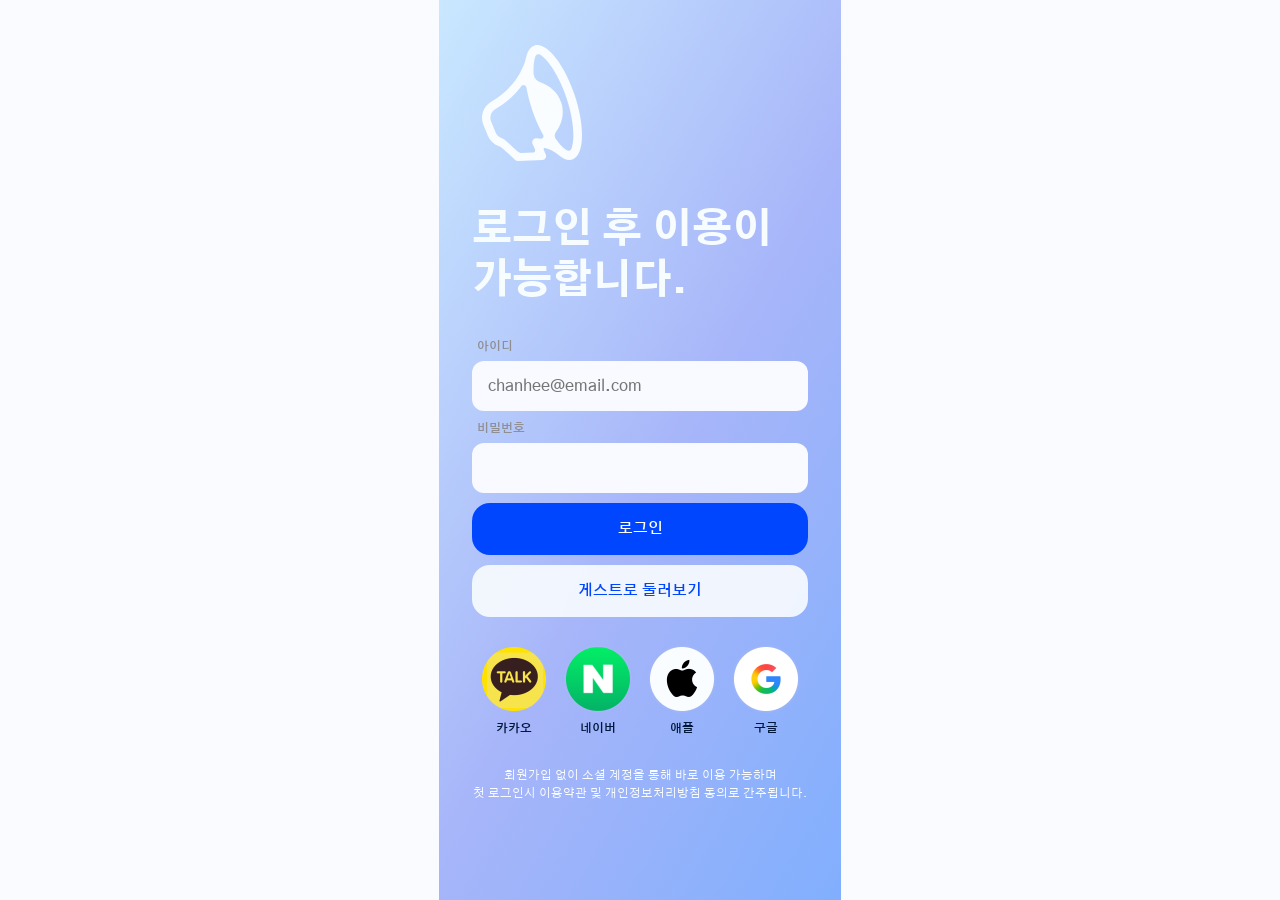
==== commit c40fb323: "로그인 화면에 게스트로 둘러보기 추가, 간편 로그인 4종은 게스트로 바로 홈 진입 Co-Authored-By: Claude Opus 5.5 <noreply@anthropic.com" ====
--- a/index.html
+++ b/index.html
@@ -554,6 +554,7 @@
       <label class="lfield"><span>비밀번호</span><input id="lpw" type="password" autocomplete="current-password"></label>
       <p class="lerr" id="lerr"></p>
       <button class="btn brand" id="loginGo" style="flex:none">로그인</button>
+      <button class="btn guest" data-guest style="flex:none">게스트로 둘러보기</button>
       <div class="llinks" id="llinks" hidden><button data-toast="아이디 찾기는 본인인증 후 할 수 있어요">아이디 찾기</button><button data-toast="가입한 이메일로 재설정 링크를 보냈어요">비밀번호 재설정</button></div>
       <div class="sns"><button data-sns="카카오"><img src="img/sns-kakao.png" alt="">카카오</button><button data-sns="네이버"><img src="img/sns-naver.png" alt="">네이버</button><button data-sns="애플"><img src="img/sns-apple.png" alt="">애플</button><button data-sns="구글"><img src="img/sns-google.png" alt="">구글</button></div>
       <p class="lnote">회원가입 없이 소셜 계정을 통해 바로 이용 가능하며<br>첫 로그인시 이용약관 및 개인정보처리방침 동의로 간주됩니다.</p>
--- a/style.css
+++ b/style.css
@@ -781,3 +781,5 @@
 [hidden] { display: none !important; }
 #app.boot .screen { transition: none !important; }
 .lnote { font-size: 12px; }
+.btn.guest { margin-top: 10px; background: rgba(250,253,255,.9); color: var(--primary); }
+.btn.guest:active { background: var(--bg-accent-soft); }
